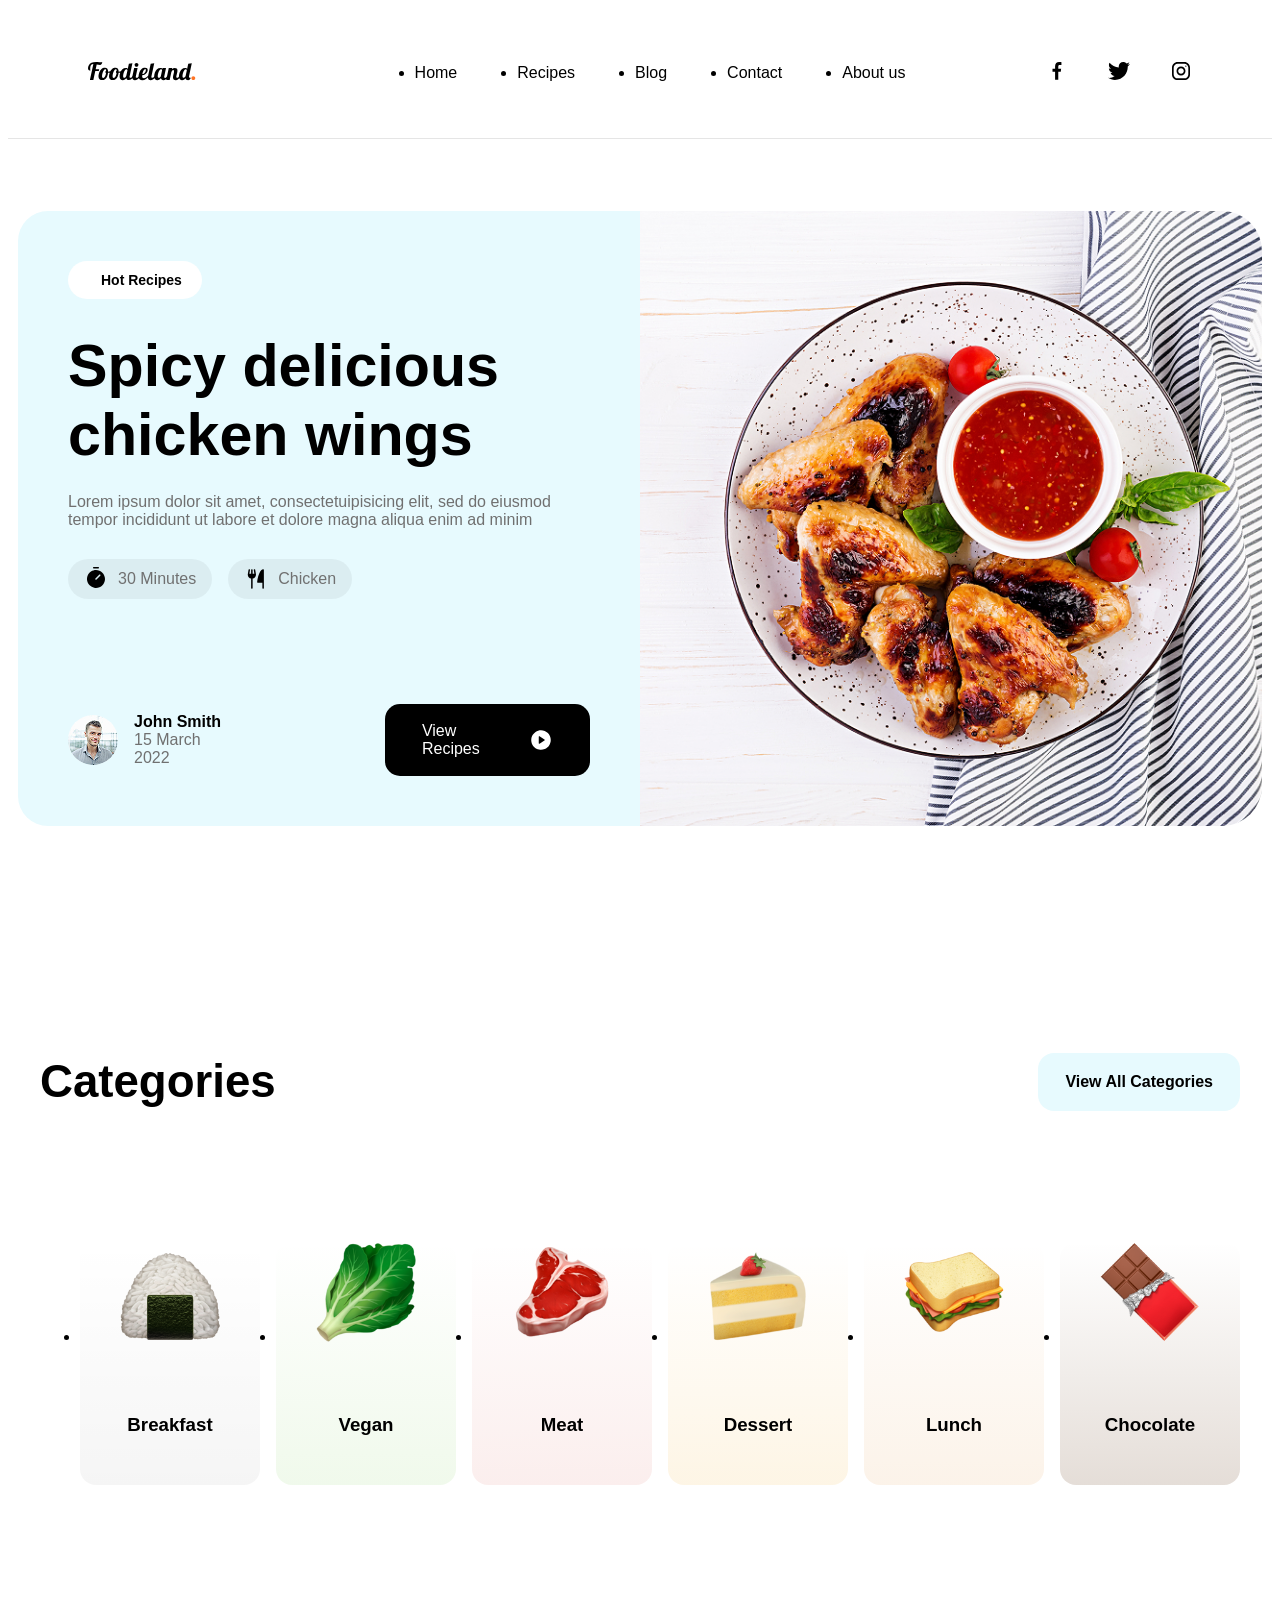
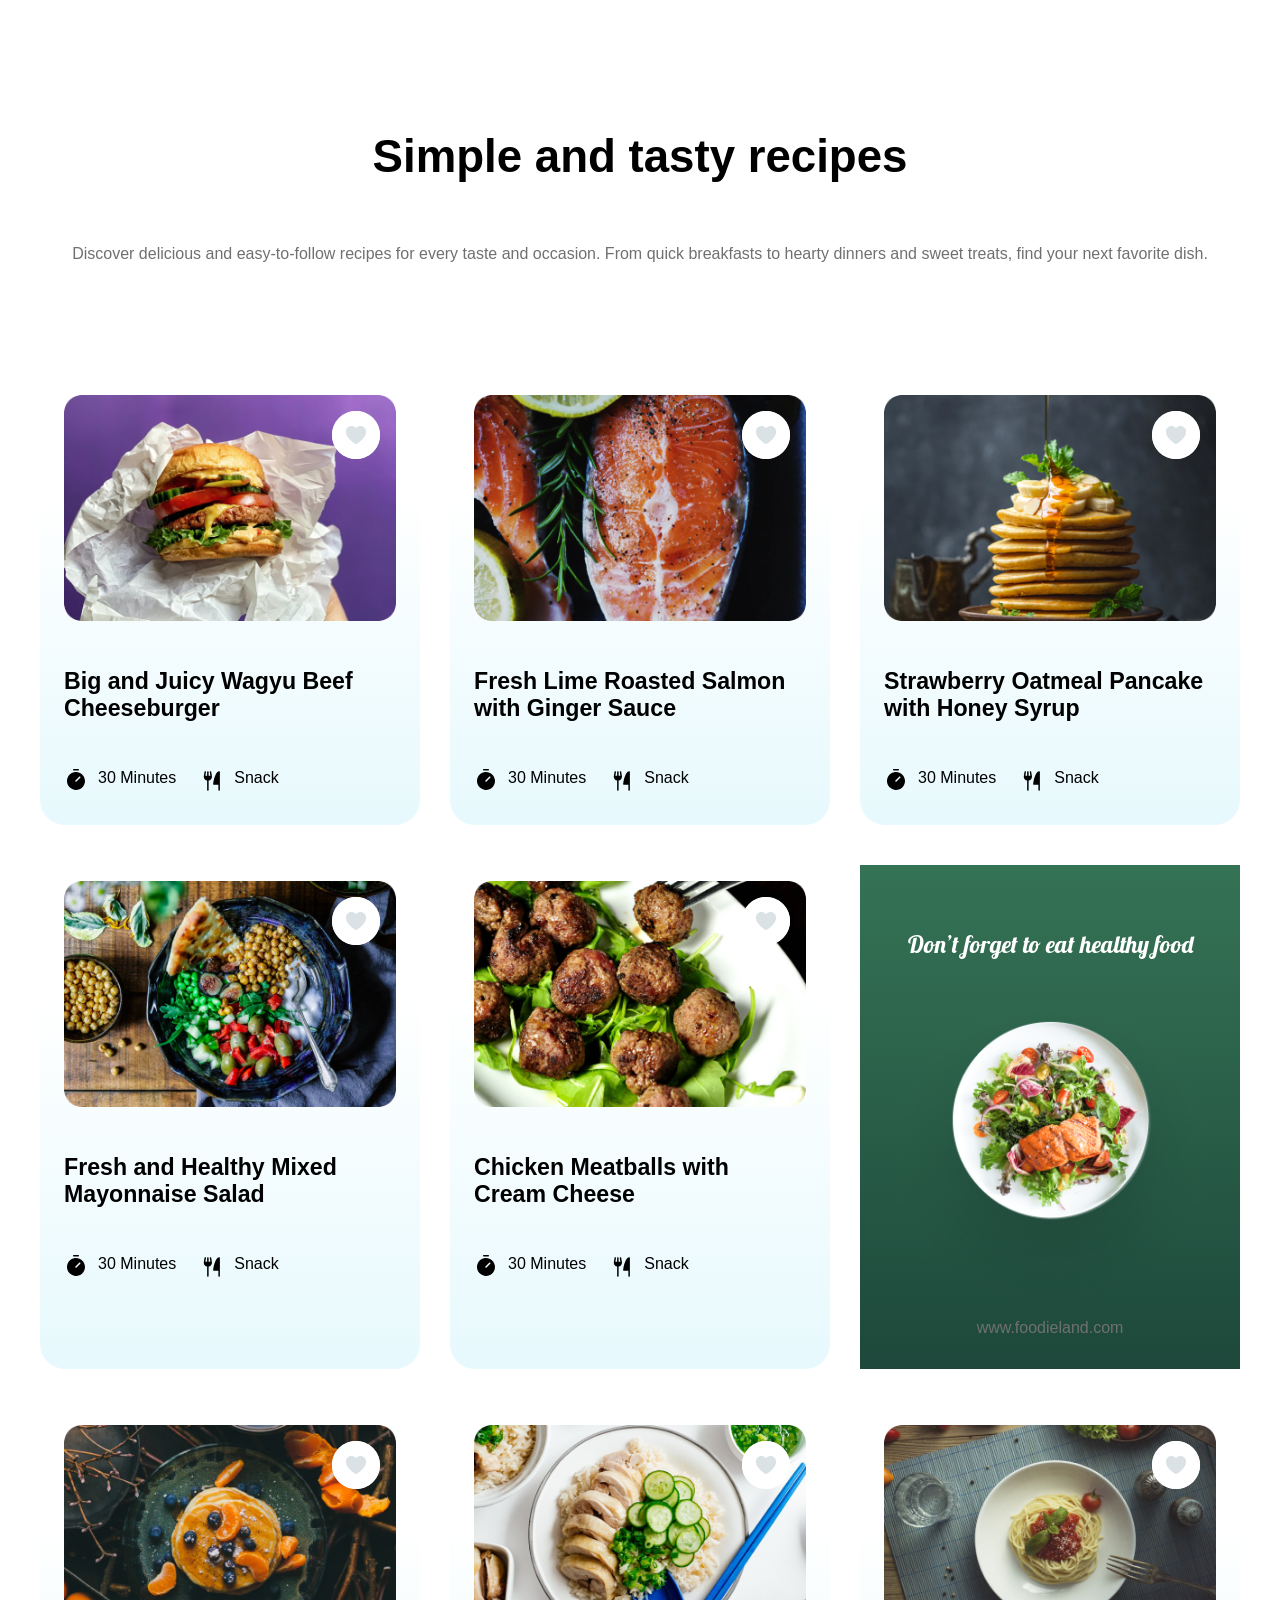
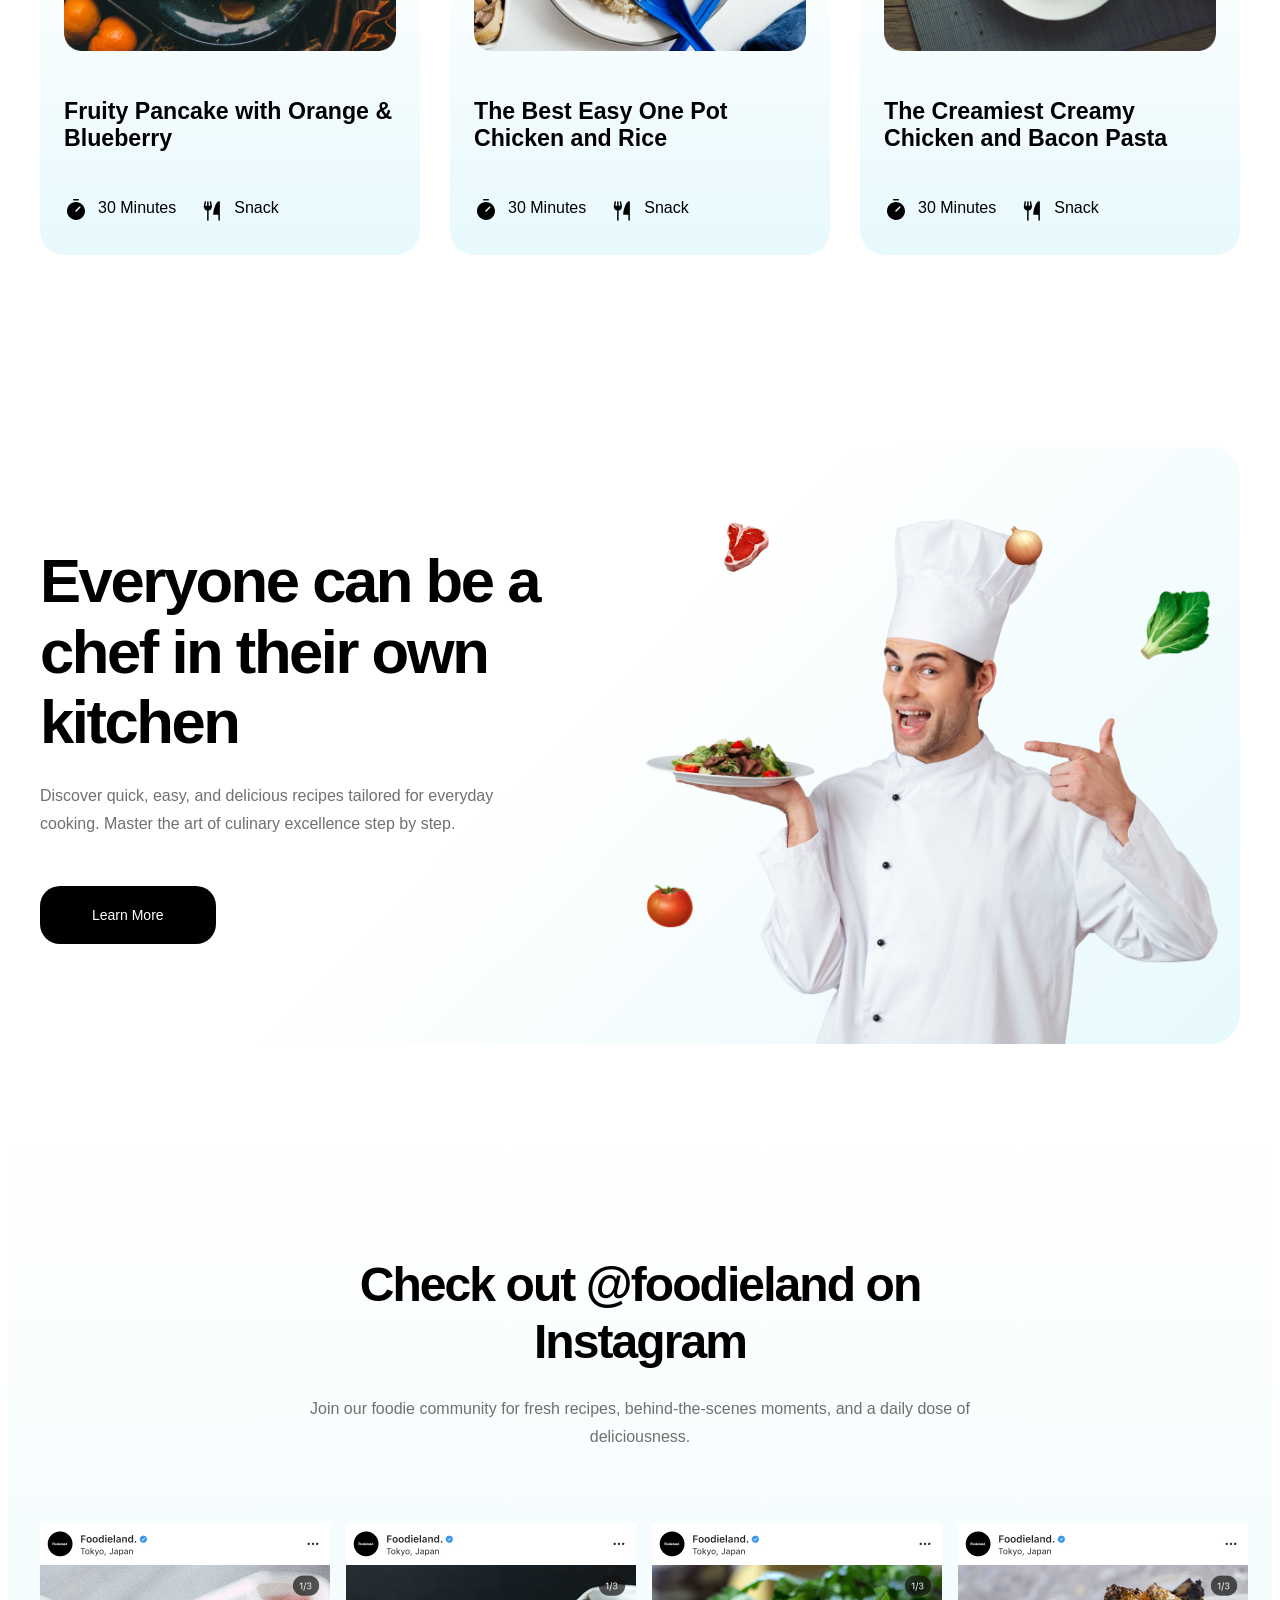
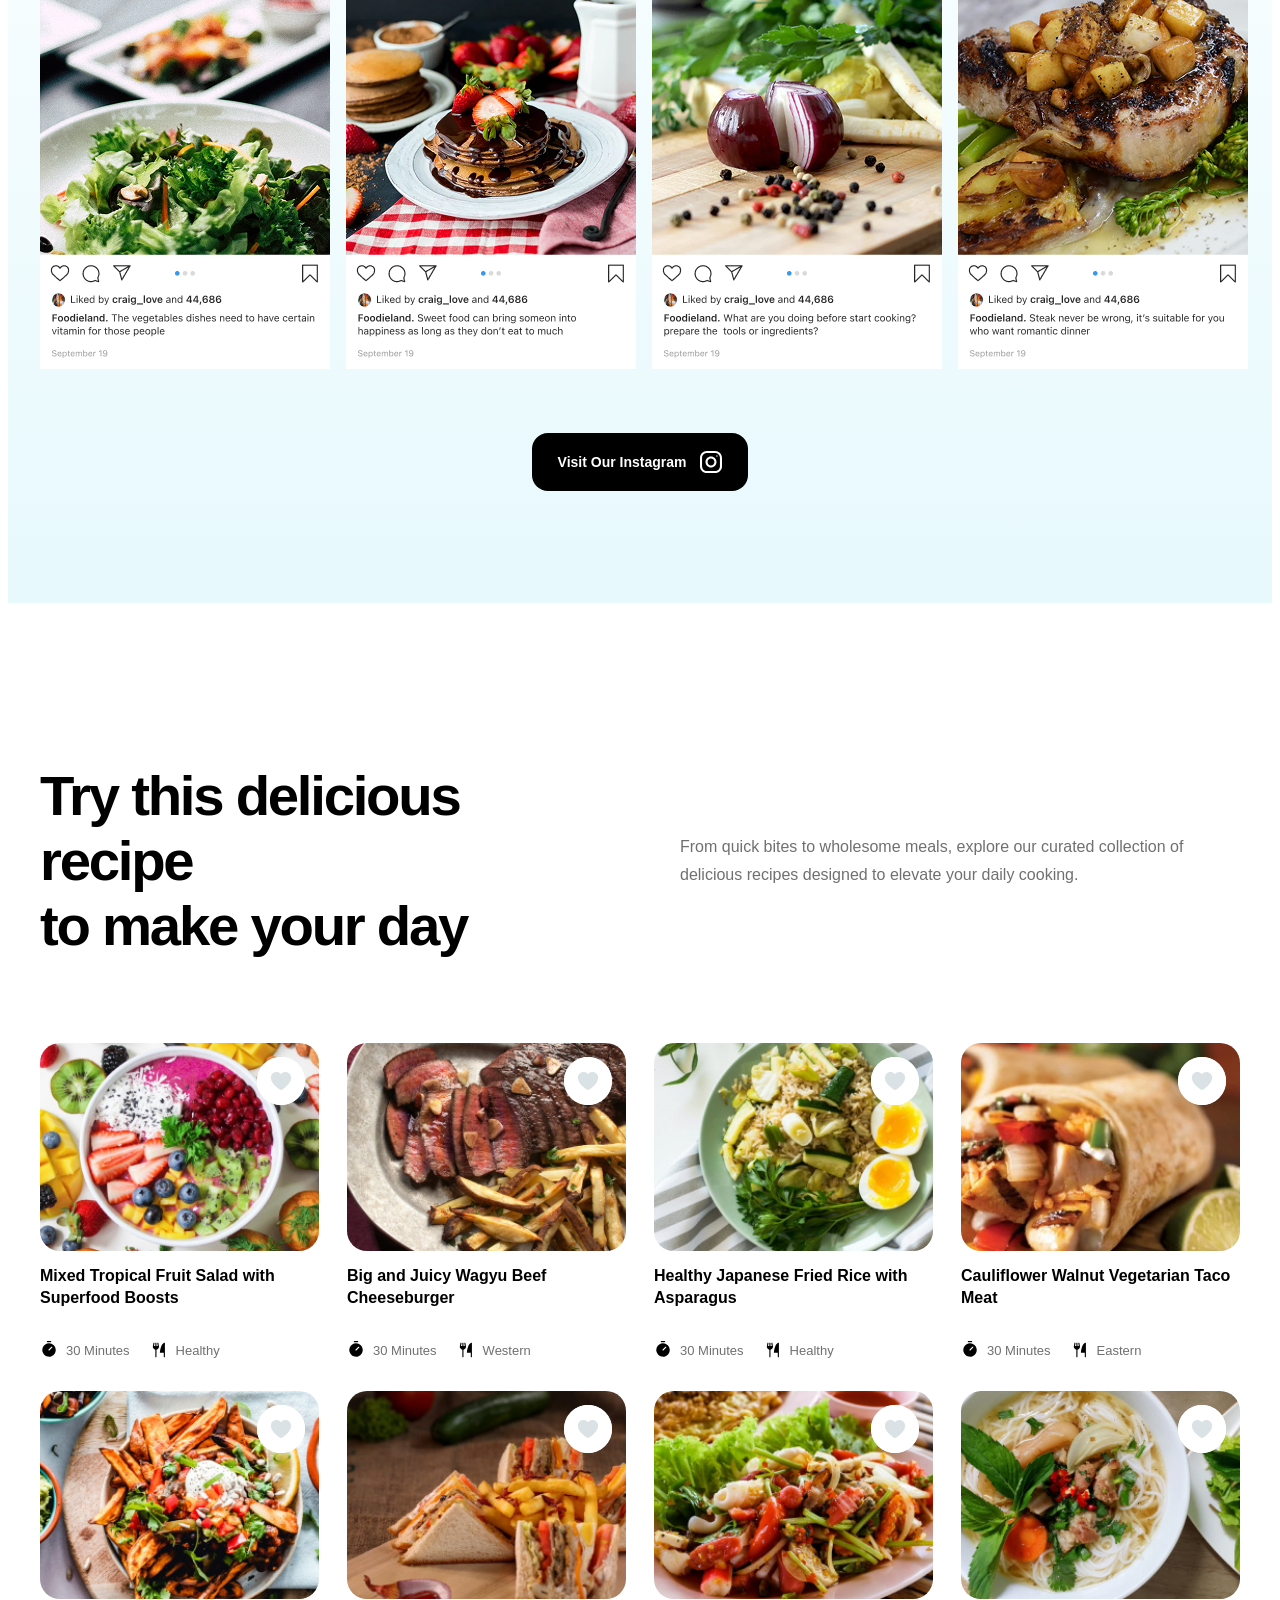
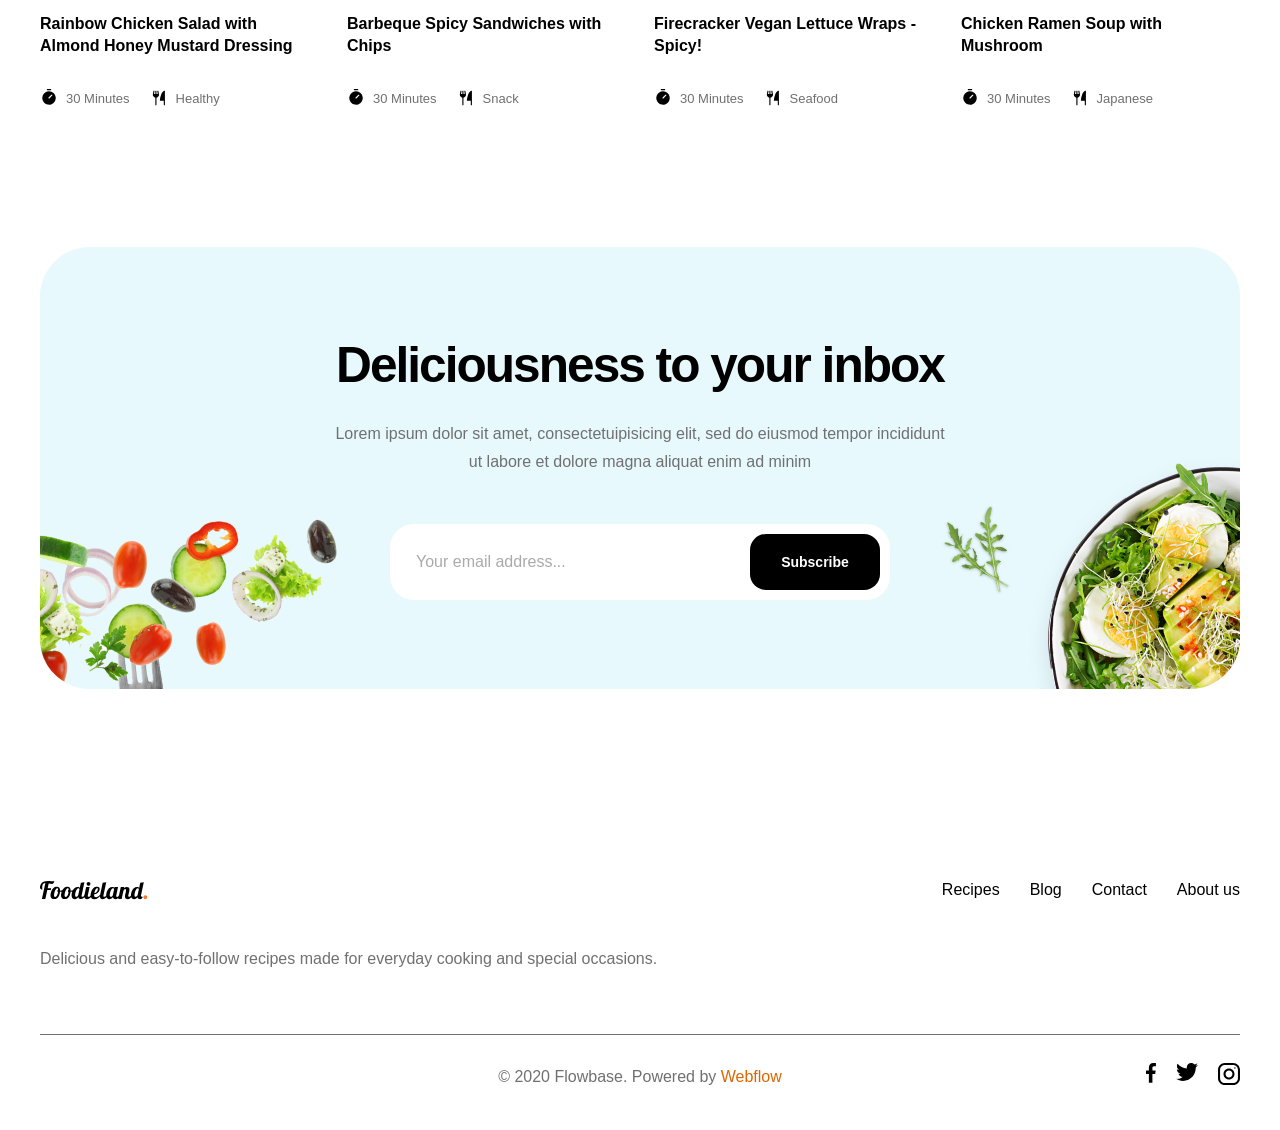
==== index.html @ 1eb16cbc "Добавил аниманицию при открытии dropdown menu, добавил анимации 3d tilt для карточек с рецептами, сд" ====
<!doctype html>
<html lang="en">
<head>
  <meta charset="UTF-8">
  <meta
    name="viewport"
    content="width=device-width, user-scalable=no, initial-scale=1.0, maximum-scale=1.0, minimum-scale=1.0"
  >
  <meta
    http-equiv="X-UA-Compatible"
    content="ie=edge"
  >
  <link
    rel="stylesheet"
    href="./css/normalize.css"
  />
  <link
    rel="stylesheet"
    href="./css/font.css"
  />
  <link
    rel="stylesheet"
    href="./css/variables.css"
  />
  <link
    rel="stylesheet"
    href="./css/global.css"
  />
  <link
    rel="stylesheet"
    href="./css/header.css"
  />
  <link
    rel="stylesheet"
    href="./css/footer.css"
  />
  <link
    rel="stylesheet"
    href="./css/pages/home.css"
  />
  <title>Foodieland</title>
  <link rel="stylesheet" href="./css/card-tilt.css">
</head>
<body>
<header class="header">
  <div class="header-inner">
    <a
      class="header-logo"
      href="./index.html"
    >
      <img
        src="./images/logo/Foodieland-logo.svg"
        alt="Foodieland"
        width="108"
        height="19"
      />
    </a>
    <nav class="header-nav">
      <ul class="header-nav-list">
        <li>
          <a
            class="header-nav-link"
            href="index.html"
          >Home
          </a>
        </li>
        <li>
          <a
            class="header-nav-link"
            href="./recipe.html"
          >Recipes
          </a>
        </li>
        <li>
          <a
            class="header-nav-link"
            href="./blog.html"
          >Blog
          </a>
        </li>
        <li>
          <a
            class="header-nav-link"
            href="./contact.html"
          >Contact
          </a>
        </li>
        <li>
          <a
            class="header-nav-link"
            href="#"
          >About us
          </a>
        </li>
      </ul>
    </nav>
    <div class="header-soc1als">
      <a
        class="header-soc1als-link"
        href="#"
        aria-label="Facebook"
      >
        <img
          src="./images/icons/facebook.svg"
          alt=""
          width="22"
          height="18"
        />
      </a>

      <a
        class="header-soc1als-link"
        href="#"
        aria-label="Twitter"
      >
        <img
          src="./images/icons/twitter.svg"
          alt=""
          width="22"
          height="18"
        />
      </a>

      <a
        class="header-soc1als-link"
        href="#"
        aria-label="Instagram"
      >
        <img
          src="./images/icons/instagram.svg"
          alt=""
          width="22"
          height="18"
        />
      </a>
    </div>
    <button
      class="header-burger"
      type="button"
      aria-label="Open Menu"
    >
      <span></span>
      <span></span>
      <span></span>
    </button>

    <nav
      class="dropdown-menu"
      id="site-dropdown-menu"
      aria-label="Additional navigation"
      data-js-dropdown-menu
    >
      <ul class="dropdown-menu-list">
        <li>
          <a href="./index.html">Home</a>
        </li>
        <li>
          <a href="./recipe.html">Recipes</a>
        </li>
        <li>
          <a href="./blog.html">Blog</a>
        </li>
        <li>
          <a href="./contact.html">Contact</a>
        </li>
        <li>
          <a href="#">About us</a>
        </li>
      </ul>
    </nav>
  </div>
</header>
<main class="main">
  <section class="hero container">
    <div class="hero-content">

      <div class="hero-badge">
        <img
          src="./images/icons/scroll.svg"
          alt=""
        >
        <span>Hot Recipes</span>
      </div>

      <h1 class="hero-title">
        Spicy delicious chicken wings
      </h1>

      <p class="hero-description">
        Lorem ipsum dolor sit amet, consectetuipisicing elit,
        sed do eiusmod tempor incididunt ut labore et dolore
        magna aliqua enim ad minim
      </p>

      <div class="hero-meta">
        <div class="hero-meta-item">
          <img
            src="./images/icons/timer.svg"
            alt=""
          />
          <span>30 Minutes</span>
        </div>

        <div class="hero-meta-item">
          <img
            src="./images/icons/fork-knife.svg"
            alt=""
          />
          <span>Chicken</span>
        </div>
      </div>

      <div class="hero-footer">
        <a class="hero-author" href="#recipes" aria-label="View John Smith's recipes">
          <img
            class="hero-author-image"
            src="./images/icons/author.jpg"
            alt="John Smith"
            width="50"
            height="50"
          />

          <div class="author-info">
            <span class="author-name">John Smith</span>
            <time datetime="2022-03-15">15 March 2022</time>
          </div>

        </a>

        <a
          class="hero-button"
          href="#"
        >
          <span>View Recipes</span>
          <img
            src="./images/icons/play.svg"
            alt=""
          />
        </a>
      </div>
    </div>
    <div class="hero-image-wrapper">
      <img
        class="hero-image"
        src="./images/logo/chicken-wings.jpg"
        alt="Spicy chicken wings"
      />
    </div>
  </section>
  <section class="categories container">
    <div class="categories-header">
      <h1 class="categories-title">
        Categories
      </h1>
      <a
        class="categories-btn"
        href="/"
      >
        <span>View All Categories</span>
      </a>
    </div>
    <div class="categories-footer">
      <ul class="categories-list">
        <li class="categories-item">
          <a class="categories-item-link" href="#recipe-strawberry-pancake" aria-label="View breakfast recipes">
            <img src="./images/icons/rice-icon.svg" alt="">
            <h3 class="categories-item-title">Breakfast</h3>
          </a>
        </li>
        <li class="categories-item">
          <a class="categories-item-link" href="#recipe-firecracker-lettuce-wraps" aria-label="View vegan recipes">
            <img src="./images/icons/greens-icon.svg" alt="">
            <h3 class="categories-item-title">Vegan</h3>
          </a>
        </li>
        <li class="categories-item">
          <a class="categories-item-link" href="#recipe-wagyu-burger" aria-label="View meat recipes">
            <img src="./images/icons/meat-icon.svg" alt="">
            <h3 class="categories-item-title">Meat</h3>
          </a>
        </li>
        <li class="categories-item">
          <a class="categories-item-link" href="#recipe-fruity-pancake" aria-label="View dessert recipes">
            <img src="./images/icons/dessert-icon.svg" alt="">
            <h3 class="categories-item-title">Dessert</h3>
          </a>
        </li>
        <li class="categories-item">
          <a class="categories-item-link" href="#recipe-chicken-rice" aria-label="View lunch recipes">
            <img src="./images/icons/lunch-icon.svg" alt="">
            <h3 class="categories-item-title">Lunch</h3>
          </a>
        </li>
        <li class="categories-item">
          <a class="categories-item-link" href="#recipes" aria-label="View chocolate recipes">
            <img src="./images/icons/chocolate-item.svg" alt="">
            <h3 class="categories-item-title">Chocolate</h3>
          </a>
        </li>
      </ul>
    </div>
  </section>
  <section id="recipes" class="recipes container">
    <div class="recipes-header">
      <h2 class="recipes-title">
        Simple and tasty recipes
      </h2>

      <p class="recipes-description">
        Discover delicious and easy-to-follow recipes for every taste and
        occasion. From quick breakfasts to hearty dinners and sweet treats,
        find your next favorite dish.
      </p>
    </div>

    <div class="recipes-grid">
      <article class="recipes-item" id="recipe-wagyu-burger" data-id="wagyu-burger">
        <div class="recipes-item-image-wrapper">
          <a class="recipes-item-image-link" href="#" aria-label="View Big and Juicy Wagyu Beef Cheeseburger recipe">
            <img class="recipes-item-image" src="./images/recipes/wagyu-burger.jpg" alt="Big and Juicy Wagyu Beef Cheeseburger">
          </a>

          <button
            class="recipes-item-favorite-btn"
            type="button"
            aria-label="Add to favorites"
          >
            <img
              class="recipes-item-favorite-img"
              src="./images/icons/heart-non-active.svg"
              alt=""
              width="48"
              height="48"
            >
          </button>
        </div>

        <h3 class="recipes-item-title">
          <a href="#">Big and Juicy Wagyu Beef Cheeseburger</a>
        </h3>

        <div class="recipes-item-meta">
    <span class="recipes-item-badge">
      <img src="./images/icons/timer.svg" alt="">
      30 Minutes
    </span>

          <span class="recipes-item-badge">
      <img src="./images/icons/fork-knife.svg" alt="">
      Snack
    </span>
        </div>
      </article>


      <article class="recipes-item" data-id="lime-salmon">
        <div class="recipes-item-image-wrapper">
          <a
            class="recipes-item-image-link"
            href="#"
            aria-label="View Fresh Lime Roasted Salmon with Ginger Sauce recipe"
          >
            <img
              class="recipes-item-image"
              src="./images/recipes/fresh-lime-roasted-salmon.jpg"
              alt="Fresh lime roasted salmon steak with rosemary and lemon slices"
            >
          </a>

          <button
            class="recipes-item-favorite-btn"
            type="button"
            aria-label="Add to favorites"
          >
            <img
              class="recipes-item-favorite-img"
              src="./images/icons/heart-non-active.svg"
              alt=""
              width="48"
              height="48"
            >
          </button>
        </div>

        <h3 class="recipes-item-title">
          <a href="#">Fresh Lime Roasted Salmon with Ginger Sauce</a>
        </h3>

        <div class="recipes-item-meta">
    <span class="recipes-item-badge">
      <img src="./images/icons/timer.svg" alt="">
      30 Minutes
    </span>

          <span class="recipes-item-badge">
      <img src="./images/icons/fork-knife.svg" alt="">
      Snack
    </span>
        </div>
      </article>


      <article class="recipes-item" id="recipe-strawberry-pancake" data-id="strawberry-pancake">
        <div class="recipes-item-image-wrapper">
          <a class="recipes-item-image-link" href="#" aria-label="View Strawberry Oatmeal Pancake with Honey Syrup recipe">
            <img class="recipes-item-image" src="./images/recipes/pancake.jpg" alt="Pancake">
          </a>

          <button
            class="recipes-item-favorite-btn"
            type="button"
            aria-label="Add to favorites"
          >
            <img
              class="recipes-item-favorite-img"
              src="./images/icons/heart-non-active.svg"
              alt=""
              width="48"
              height="48"
            >
          </button>
        </div>

        <h3 class="recipes-item-title">
          <a href="#">Strawberry Oatmeal Pancake with Honey Syrup</a>
        </h3>

        <div class="recipes-item-meta">
    <span class="recipes-item-badge">
      <img src="./images/icons/timer.svg" alt="">
      30 Minutes
    </span>

          <span class="recipes-item-badge">
      <img src="./images/icons/fork-knife.svg" alt="">
      Snack
    </span>
        </div>
      </article>


      <article class="recipes-item" data-id="mixed-mayonnaise-salad">
        <div class="recipes-item-image-wrapper">
          <a class="recipes-item-image-link" href="#" aria-label="View Fresh and Healthy Mixed Mayonnaise Salad recipe">
            <img class="recipes-item-image" src="./images/recipes/salad.jpg" alt="Salad">
          </a>

          <button
            class="recipes-item-favorite-btn"
            type="button"
            aria-label="Add to favorites"
          >
            <img
              class="recipes-item-favorite-img"
              src="./images/icons/heart-non-active.svg"
              alt=""
              width="48"
              height="48"
            >
          </button>
        </div>

        <h3 class="recipes-item-title">
          <a href="#">Fresh and Healthy Mixed Mayonnaise Salad</a>
        </h3>

        <div class="recipes-item-meta">
    <span class="recipes-item-badge">
      <img src="./images/icons/timer.svg" alt="">
      30 Minutes
    </span>

          <span class="recipes-item-badge">
      <img src="./images/icons/fork-knife.svg" alt="">
      Snack
    </span>
        </div>
      </article>


      <article class="recipes-item" data-id="chicken-meatballs">
        <div class="recipes-item-image-wrapper">
          <a class="recipes-item-image-link" href="#" aria-label="View Chicken Meatballs with Cream Cheese recipe">
            <img class="recipes-item-image" src="./images/recipes/meatballs.jpg" alt="Meatballs">
          </a>

          <button
            class="recipes-item-favorite-btn"
            type="button"
            aria-label="Add to favorites"
          >
            <img
              class="recipes-item-favorite-img"
              src="./images/icons/heart-non-active.svg"
              alt=""
              width="48"
              height="48"
            >
          </button>
        </div>

        <h3 class="recipes-item-title">
          <a href="#">Chicken Meatballs with Cream Cheese</a>
        </h3>

        <div class="recipes-item-meta">
    <span class="recipes-item-badge">
      <img src="./images/icons/timer.svg" alt="">
      30 Minutes
    </span>

          <span class="recipes-item-badge">
      <img src="./images/icons/fork-knife.svg" alt="">
      Snack
    </span>
        </div>
      </article>


      <article class="recipes-item-poster">
        <h3 class="recipes-item-poster-title">
          Don’t forget to eat healthy food
        </h3>

        <img
          class="recipes-img-poster"
          src="./images/recipes/01.svg"
          alt="eat"
          width="354"
          height="336"
          loading="lazy"
        >

        <a href="/" class="recipes-poster-link">
          www.foodieland.com
        </a>
      </article>


      <article class="recipes-item" id="recipe-fruity-pancake" data-id="fruity-pancake">
        <div class="recipes-item-image-wrapper">
          <a class="recipes-item-image-link" href="#" aria-label="View Fruity Pancake with Orange and Blueberry recipe">
            <img class="recipes-item-image" src="./images/recipes/pancake-orange.jpg" alt="Fruity pancake with orange and blueberry">
          </a>

          <button
            class="recipes-item-favorite-btn"
            type="button"
            aria-label="Add to favorites"
          >
            <img
              class="recipes-item-favorite-img"
              src="./images/icons/heart-non-active.svg"
              alt=""
              width="48"
              height="48"
            >
          </button>
        </div>

        <h3 class="recipes-item-title">
          <a href="#">Fruity Pancake with Orange & Blueberry</a>
        </h3>

        <div class="recipes-item-meta">
    <span class="recipes-item-badge">
      <img src="./images/icons/timer.svg" alt="">
      30 Minutes
    </span>

          <span class="recipes-item-badge">
      <img src="./images/icons/fork-knife.svg" alt="">
      Snack
    </span>
        </div>
      </article>


      <article class="recipes-item" id="recipe-chicken-rice" data-id="chicken-rice">
        <div class="recipes-item-image-wrapper">
          <a class="recipes-item-image-link" href="#" aria-label="View The Best Easy One Pot Chicken and Rice recipe">
            <img class="recipes-item-image" src="./images/recipes/chicken-rice.jpg" alt="Chicken and rice">
          </a>

          <button
            class="recipes-item-favorite-btn"
            type="button"
            aria-label="Add to favorites"
          >
            <img
              class="recipes-item-favorite-img"
              src="./images/icons/heart-non-active.svg"
              alt=""
              width="48"
              height="48"
            >
          </button>
        </div>

        <h3 class="recipes-item-title">
          <a href="#">The Best Easy One Pot Chicken and Rice</a>
        </h3>

        <div class="recipes-item-meta">
    <span class="recipes-item-badge">
      <img src="./images/icons/timer.svg" alt="">
      30 Minutes
    </span>

          <span class="recipes-item-badge">
      <img src="./images/icons/fork-knife.svg" alt="">
      Snack
    </span>
        </div>
      </article>


      <article class="recipes-item" data-id="creamy-chicken-pasta">
        <div class="recipes-item-image-wrapper">
          <a class="recipes-item-image-link" href="#" aria-label="View The Creamiest Creamy Chicken and Bacon Pasta recipe">
            <img class="recipes-item-image" src="./images/recipes/pasta.jpg" alt="Creamy chicken and bacon pasta">
          </a>

          <button
            class="recipes-item-favorite-btn"
            type="button"
            aria-label="Add to favorites"
          >
            <img
              class="recipes-item-favorite-img"
              src="./images/icons/heart-non-active.svg"
              alt=""
              width="48"
              height="48"
            >
          </button>
        </div>

        <h3 class="recipes-item-title">
          <a href="#">The Creamiest Creamy Chicken and Bacon Pasta</a>
        </h3>

        <div class="recipes-item-meta">
          <span class="recipes-item-badge">
            <img src="./images/icons/timer.svg" alt="">
            30 Minutes
          </span>

          <span class="recipes-item-badge">
            <img src="./images/icons/fork-knife.svg" alt="">
            Snack
           </span>
        </div>
      </article>
    </div>
  </section>
  <section class="chef-section container" aria-labelledby="chef-section-title">
    <div class="chef-section-content">
      <div class="chef-section-copy">
        <h2 id="chef-section-title" class="chef-section-title">
          Everyone can be a chef in their own kitchen
        </h2>

        <p class="chef-section-description">
          Discover quick, easy, and delicious recipes tailored for everyday
          cooking. Master the art of culinary excellence step by step.
        </p>

        <a class="chef-section-button" href="#">Learn More</a>
      </div>

      <div class="chef-section-visual" aria-hidden="true">
        <img class="chef-section-chef" src="./images/chef/chef.png" alt="">
        <img class="chef-section-ingredient chef-section-ingredient--meat" src="./images/chef/meat.png" alt="">
        <img class="chef-section-ingredient chef-section-ingredient--vegetable" src="./images/chef/vegetable.png" alt="">
        <img class="chef-section-ingredient chef-section-ingredient--onion" src="./images/chef/onion.png" alt="">
        <img class="chef-section-ingredient chef-section-ingredient--tomato" src="./images/chef/tomato.png" alt="">
      </div>
    </div>
  </section>
  <section class="instagram-post" aria-labelledby="instagram-title">
    <div class="instagram-post-inner container">
      <div class="instagram-post-header">
        <h2 id="instagram-title">Check out @foodieland on Instagram</h2>
        <p>
          Join our foodie community for fresh recipes, behind-the-scenes
          moments, and a daily dose of deliciousness.
        </p>
      </div>

      <div class="instagram-post-grid">
        <img
          class="instagram-post-image"
          src="./images/blog/Post1.jpg"
          alt="post Instagram"
        >
        <img
          class="instagram-post-image"
          src="./images/blog/Post2.jpg"
          alt="post Instagram"
        >
        <img
          class="instagram-post-image"
          src="./images/blog/Post3.jpg"
          alt="post Instagram"
        >
        <img
          class="instagram-post-image"
          src="./images/blog/Post4.jpg"
          alt="post Instagram"
        >
      </div>

      <a
        class="instagram-post-button"
        href="https://www.instagram.com/"
        target="_blank"
        rel="noopener noreferrer"
      >
        <span>Visit Our Instagram</span>
        <img
          src="./images/icons/instagram.svg"
          alt=""
        >
      </a>
    </div>
  </section>
  <section
    class="try-recipes container"
    aria-labelledby="try-recipes-title"
  >
    <div class="try-recipes-header">
      <h2 id="try-recipes-title">Try this delicious recipe<br>to make your day
      </h2>
      <p>
        From quick bites to wholesome meals, explore our curated collection of
        delicious recipes designed to elevate your daily cooking.
      </p>
    </div>

    <div class="try-recipes-grid">
      <article
        class="recipes-item try-recipes-card"
        data-id="tropical-fruit-salad"
      >
        <div class="recipes-item-image-wrapper">
          <a
            class="recipes-item-image-link"
            href="#"
          >
            <img
              class="recipes-item-image"
              src="./images/recipes/mixed-tropical%20fruit-salad.jpg"
              alt="Mixed tropical fruit salad"
            >
          </a>
          <button
            class="recipes-item-favorite-btn"
            type="button"
            aria-label="Add to favorites"
          >
            <img
              class="recipes-item-favorite-img"
              src="./images/icons/heart-non-active.svg"
              alt=""
            >
          </button>
        </div>
        <h3 class="recipes-item-title">
          <a href="#">Mixed Tropical Fruit Salad with Superfood Boosts</a>
        </h3>
        <div class="recipes-item-meta"><span class="recipes-item-badge"><img
          src="./images/icons/timer.svg"
          alt=""
        >30 Minutes</span><span class="recipes-item-badge"><img
          src="./images/icons/fork-knife.svg"
          alt=""
        >Healthy</span></div>
      </article>
      <article
        class="recipes-item try-recipes-card"
        data-id="wagyu-beef-cheeseburger"
      >
        <div class="recipes-item-image-wrapper">
          <a
            class="recipes-item-image-link"
            href="#"
          >
            <img
              class="recipes-item-image"
              src="./images/recipes/Big-and-Juicy%20Wagyu-Beef%20Cheeseburger.jpg"
              alt="Big and juicy Wagyu beef cheeseburger"
            >
          </a>
          <button
            class="recipes-item-favorite-btn"
            type="button"
            aria-label="Add to favorites"
          >
            <img
              class="recipes-item-favorite-img"
              src="./images/icons/heart-non-active.svg"
              alt=""
            >
          </button>
        </div>
        <h3 class="recipes-item-title">
          <a href="#">Big and Juicy Wagyu Beef Cheeseburger</a>
        </h3>
        <div class="recipes-item-meta"><span class="recipes-item-badge"><img
          src="./images/icons/timer.svg"
          alt=""
        >30 Minutes</span><span class="recipes-item-badge"><img
          src="./images/icons/fork-knife.svg"
          alt=""
        >Western</span></div>
      </article>
      <article
        class="recipes-item try-recipes-card"
        data-id="japanese-fried-rice"
      >
        <div class="recipes-item-image-wrapper">
          <a
            class="recipes-item-image-link"
            href="#"
          >
            <img
              class="recipes-item-image"
              src="./images/recipes/Japanese-Fried-Rice.jpg"
              alt="Healthy Japanese fried rice with asparagus"
            >
          </a>
          <button
            class="recipes-item-favorite-btn"
            type="button"
            aria-label="Add to favorites"
          >
            <img
              class="recipes-item-favorite-img"
              src="./images/icons/heart-non-active.svg"
              alt=""
            >
          </button>
        </div>
        <h3 class="recipes-item-title">
          <a href="#">Healthy Japanese Fried Rice with Asparagus</a>
        </h3>
        <div class="recipes-item-meta"><span class="recipes-item-badge"><img
          src="./images/icons/timer.svg"
          alt=""
        >30 Minutes</span><span class="recipes-item-badge"><img
          src="./images/icons/fork-knife.svg"
          alt=""
        >Healthy</span></div>
      </article>
      <article
        class="recipes-item try-recipes-card"
        data-id="vegetarian-taco"
      >
        <div class="recipes-item-image-wrapper">
          <a
            class="recipes-item-image-link"
            href="#"
          >
            <img
              class="recipes-item-image"
              src="./images/recipes/Taco-Meat.jpg"
              alt="Cauliflower walnut vegetarian taco meat"
            >
          </a>
          <button
            class="recipes-item-favorite-btn"
            type="button"
            aria-label="Add to favorites"
          >
            <img
              class="recipes-item-favorite-img"
              src="./images/icons/heart-non-active.svg"
              alt=""
            >
          </button>
        </div>
        <h3 class="recipes-item-title">
          <a href="#">Cauliflower Walnut Vegetarian Taco Meat</a>
        </h3>
        <div class="recipes-item-meta"><span class="recipes-item-badge"><img
          src="./images/icons/timer.svg"
          alt=""
        >30 Minutes</span><span class="recipes-item-badge"><img
          src="./images/icons/fork-knife.svg"
          alt=""
        >Eastern</span></div>
      </article>
      <article
        class="recipes-item try-recipes-card"
        data-id="rainbow-chicken-salad"
      >
        <div class="recipes-item-image-wrapper">
          <a
            class="recipes-item-image-link"
            href="#"
          >
            <img
              class="recipes-item-image"
              src="./images/recipes/Rainbow-Chicken-Salad.jpg"
              alt="Rainbow chicken salad with honey mustard dressing"
            >
          </a>
          <button
            class="recipes-item-favorite-btn"
            type="button"
            aria-label="Add to favorites"
          >
            <img
              class="recipes-item-favorite-img"
              src="./images/icons/heart-non-active.svg"
              alt=""
            >
          </button>
        </div>
        <h3 class="recipes-item-title">
          <a href="#">Rainbow Chicken Salad with Almond Honey Mustard Dressing</a>
        </h3>
        <div class="recipes-item-meta"><span class="recipes-item-badge"><img
          src="./images/icons/timer.svg"
          alt=""
        >30 Minutes</span><span class="recipes-item-badge"><img
          src="./images/icons/fork-knife.svg"
          alt=""
        >Healthy</span></div>
      </article>
      <article
        class="recipes-item try-recipes-card"
        data-id="barbeque-sandwiches"
      >
        <div class="recipes-item-image-wrapper">
          <a
            class="recipes-item-image-link"
            href="#"
          >
            <img
              class="recipes-item-image"
              src="./images/recipes/sandwiches-with-Chips.jpg"
              alt="Barbeque spicy sandwiches with chips"
            >
          </a>
          <button
            class="recipes-item-favorite-btn"
            type="button"
            aria-label="Add to favorites"
          >
            <img
              class="recipes-item-favorite-img"
              src="./images/icons/heart-non-active.svg"
              alt=""
            >
          </button>
        </div>
        <h3 class="recipes-item-title">
          <a href="#">Barbeque Spicy Sandwiches with Chips</a>
        </h3>
        <div class="recipes-item-meta"><span class="recipes-item-badge"><img
          src="./images/icons/timer.svg"
          alt=""
        >30 Minutes</span><span class="recipes-item-badge"><img
          src="./images/icons/fork-knife.svg"
          alt=""
        >Snack</span></div>
      </article>
      <article
        class="recipes-item try-recipes-card"
        id="recipe-firecracker-lettuce-wraps" data-id="firecracker-lettuce-wraps"
      >
        <div class="recipes-item-image-wrapper">
          <a
            class="recipes-item-image-link"
            href="#"
          >
            <img
              class="recipes-item-image"
              src="./images/recipes/Firecracker-Vegan.jpg"
              alt="Firecracker vegan lettuce wraps"
            >
          </a>
          <button
            class="recipes-item-favorite-btn"
            type="button"
            aria-label="Add to favorites"
          >
            <img
              class="recipes-item-favorite-img"
              src="./images/icons/heart-non-active.svg"
              alt=""
            >
          </button>
        </div>
        <h3 class="recipes-item-title">
          <a href="#">Firecracker Vegan Lettuce Wraps - Spicy!</a>
        </h3>
        <div class="recipes-item-meta"><span class="recipes-item-badge"><img
          src="./images/icons/timer.svg"
          alt=""
        >30 Minutes</span><span class="recipes-item-badge"><img
          src="./images/icons/fork-knife.svg"
          alt=""
        >Seafood</span></div>
      </article>
      <article
        class="recipes-item try-recipes-card"
        data-id="chicken-ramen-soup"
      >
        <div class="recipes-item-image-wrapper">
          <a
            class="recipes-item-image-link"
            href="#"
          >
            <img
              class="recipes-item-image"
              src="./images/recipes/Chicken-Ramen.jpg"
              alt="Chicken ramen soup with mushroom"
            >
          </a>
          <button
            class="recipes-item-favorite-btn"
            type="button"
            aria-label="Add to favorites"
          >
            <img
              class="recipes-item-favorite-img"
              src="./images/icons/heart-non-active.svg"
              alt=""
            >
          </button>
        </div>
        <h3 class="recipes-item-title">
          <a href="#">Chicken Ramen Soup with Mushroom</a>
        </h3>
        <div class="recipes-item-meta"><span class="recipes-item-badge"><img
          src="./images/icons/timer.svg"
          alt=""
        >30 Minutes</span><span class="recipes-item-badge"><img
          src="./images/icons/fork-knife.svg"
          alt=""
        >Japanese</span></div>
      </article>
    </div>
  </section>
  <section class="newsletter container" aria-labelledby="newsletter-title">
    <div class="newsletter-content">
      <div class="newsletter-copy">
        <h2 id="newsletter-title">Deliciousness to your inbox</h2>
        <p>
          Lorem ipsum dolor sit amet, consectetuipisicing elit, sed do eiusmod tempor
          incididunt ut labore et dolore magna aliquat enim ad minim
        </p>

        <form class="newsletter-form" action="#" method="post">
          <label class="visually-hidden" for="newsletter-email">Your email address</label>
          <input id="newsletter-email" name="email" type="email" placeholder="Your email address..." required aria-required="true" autocomplete="email">
          <button type="submit">Subscribe</button>
        </form>
      </div>
    </div>
  </section>
</main>
<footer class="footer container">
  <div class="footer-header">
    <div class="footer-brand">
      <a href="#">
        <img
          src="./images/logo/Foodieland-logo.svg"
          alt="FoodieLand."
        >
      </a>
      <p class="footer-description">
        Delicious and easy-to-follow recipes made for everyday cooking and
        special occasions.
      </p>
    </div>
    <nav class="footer-nav">
      <ul>
        <li><a href="./recipe.html">Recipes</a></li>
        <li><a href="./blog.html">Blog</a></li>
        <li><a href="./contact.html">Contact</a></li>
        <li><a href="#">About us</a></li>
      </ul>
    </nav>
  </div>

  <hr class="footer-divider">

  <div class="footer-bottom">
    <div class="footer-copyright">
      © 2020 Flowbase. Powered by <a href="#">Webflow</a>
    </div>

    <div class="footer-socials">
      <a href="#" aria-label="Facebook">
        <img
          src="./images/icons/facebook.svg"
          alt=""
        ></a>

      <a href="#" aria-label="Twitter">
        <img
          src="./images/icons/twitter.svg"
          alt=""
        ></a>

      <a href="#" aria-label="instagram">
        <img
          src="./images/icons/instagram.svg"
          alt=""
        ></a>
    </div>
  </div>
</footer>
<div class="scroll-to-top">
  <button
    class="button-scroll"
    type="button"
  >
    <img
      src="./images/icons/up-arrow.svg"
      alt="up-arrow"
      width="50"
      height="50"
    >
  </button>
</div>
<script src="./js/favorite.js"></script>
<script src="./js/burger-menu.js"></script>
<script src="./js/scrollbtn.js"></script>
<script src="./js/card-tilt.js"></script>
</body>
</html>
---- css/font.css ----
@font-face {
  font-family: "Inter";
  src: url("../fonts/inter/Inter18pt-Regular.woff2") format("woff2");
  font-weight: 400;
  font-style: normal;
  font-display: swap;
}

@font-face {
  font-family: "Inter";
  src: url("../fonts/inter/Inter18pt-Medium.woff2") format("woff2");
  font-weight: 500;
  font-style: normal;
  font-display: swap;
}

@font-face {
  font-family: "Inter";
  src: url("../fonts/inter/Inter18pt-SemiBold.woff2") format("woff2");
  font-weight: 600;
  font-style: normal;
  font-display: swap;
}

@font-face {
  font-family: "Inter";
  src: url("../fonts/inter/Inter18pt-Bold.woff2") format("woff2");
  font-weight: 700;
  font-style: normal;
  font-display: swap;
}

@font-face {
  font-family: "Lobster";
  src: url("../fonts/lobster/Lobster-Regular.woff2") format("woff2");
  font-weight: 400;
  font-style: normal;
  font-display: swap;
}
---- css/variables.css ----
:root {
  /* Шрифты */
  --font-family-primary: "Inter", sans-serif;
  --font-family-secondary: "Lobster", sans-serif;

  /* Основные цвета */
  --color-primary: #e7fafe;
  --color-primary-soft: #e7f9fd;

  --color-white: #ffffff;
  --color-black: #000000;
  --color-dark: #333333;
  --color-gray: #707070;

  /* Текст */
  --color-orange: #dc6601;
  --color-text-primary: #000000;
  --color-text-secondary: rgba(0, 0, 0, 0.6);
  --color-text-muted: rgba(0, 0, 0, 0.65);
  --color-text-inverse: #ffffff;

  /* Фирменный акцент */
  --color-accent: #ff0000;

  /* Фоны элементов */
  --color-surface: #ffffff;
  --color-surface-blue: #e7fafe;
  --color-surface-blue-soft: #e7f9fd;
  --color-chip-background: rgba(0, 0, 0, 0.05);

  /* Границы и разделители */
  --color-border: rgba(0, 0, 0, 0.1);
  --color-divider: rgba(0, 0, 0, 0.2);

  /* Градиенты категорий */
  --bg-category-breakfast: linear-gradient(180deg, rgba(255, 255, 255, 0) 0%, rgba(0, 0, 0, 0.04) 100%);
  --bg-category-vegan:     linear-gradient(180deg, rgba(255, 255, 255, 0) 0%, rgba(108, 198, 63, 0.1) 100%);
  --bg-category-meat:      linear-gradient(180deg, rgba(255, 255, 255, 0) 0%, rgba(204, 38, 27, 0.08) 100%);
  --bg-category-dessert:   linear-gradient(180deg, rgba(255, 255, 255, 0) 0%, rgba(240, 158, 0, 0.1) 100%);
  --bg-category-lunch:     linear-gradient(180deg, rgba(255, 255, 255, 0) 0%, rgba(222, 134, 38, 0.1) 100%);
  --bg-category-chocolate: linear-gradient(180deg, rgba(255, 255, 255, 0) 0%, rgba(109, 69, 37, 0.18) 100%);

  /* Состояния форм */
  --color-form-success: #dddddd;
  --color-form-error: #ffdddd;

  /* Тени */
  --color-shadow-light: rgba(0, 0, 0, 0.1);
  --color-shadow-medium: rgba(0, 0, 0, 0.2);

  /* Градиенты макета */
  --gradient-recipe-card: linear-gradient(180deg, #ffffff 0%, #e7f9fd 100%);

  --gradient-blue-fade: linear-gradient(
    180deg,
    rgba(231, 249, 253, 0) 0%,
    #e7f9fd 100%
  );
}
---- css/global.css ----
body {
  font-family: var(--font-family-primary);
}

a {
  text-decoration: none;
}
---- css/header.css ----
.header {
  position: sticky;
  top: 0;
  z-index: 100;
  padding-inline: 80px;
  padding-block: 40px;
  border-bottom: 1px solid var(--color-border);
  background-color: var(--color-white);
}

.header-inner {
  position: relative;
  display: grid;
  align-items: center;
  grid-template-columns: 1fr auto 1fr;
  width: 100%;
  max-width: 1440px;
  margin-inline: auto;
}

.header-logo {
  justify-self: start;
}

.header-nav {
  justify-self: center;
}


.header-nav-list {
  display: flex;
  align-items: center;
  column-gap: 60px;
}

.header-soc1als {
  display: flex;
  align-items: center;
  justify-self: end;
  gap: 40px;
}

.header-burger {
  display: none;
}

.dropdown-menu {
  display: none;
}

.dropdown-menu-list {
  display: flex;
  flex-direction: column;
  align-items: center;
  gap: 20px;
}

.dropdown-menu-list a {
  color: var(--color-black);
  font-size: 17px;
  transition: color 0.3s ease;
}


.header-nav-link {
  color: #000000;
  transition: color 0.3s ease;
}

@media (max-width: 1120px) {
  .header {
    padding-inline: 40px;
  }

  .header-nav-list {
    column-gap: 30px;
  }

  .header-soc1als {
    gap: 20px;
  }
}

@media (max-width: 765px) {
  .header {
    padding: 25px 20px;
  }

  .header-inner {
    display: flex;
    justify-content: space-between;
  }

  .header-nav,
  .header-soc1als {
    display: none;
  }

  .header-burger {
    display: flex;
    flex-direction: column;
    gap: 5px;
    padding-inline: 10px;
    padding-block: 10px;
    border-radius: 6px;

    background-color: transparent;
    border: none;
    transition: 0.3s ease;
    cursor: pointer;
  }

  .dropdown-menu {
    --dropdown-open-dur: 250ms;
    --dropdown-close-dur: 150ms;
    --dropdown-ease: cubic-bezier(0.22, 1, 0.36, 1);

    display: block;
    position: absolute;
    top: calc(100% + 50px);
    left: 0;
    width: 100%;
    padding-block: 30px;
    border: 1px solid var(--color-border);
    border-radius: 10px;
    background-color: var(--color-white);
    box-shadow: 0 10px 30px var(--color-shadow-light);

    transform-origin: top center;
    transform: scale(0.97);
    opacity: 0;
    visibility: hidden;
    pointer-events: none;
    transition:
      transform var(--dropdown-close-dur) var(--dropdown-ease),
      opacity var(--dropdown-close-dur) var(--dropdown-ease),
      visibility 0s linear var(--dropdown-close-dur);
  }

  .dropdown-menu.is-active {
    transform: scale(1);
    opacity: 1;
    visibility: visible;
    pointer-events: auto;
    transition:
      transform var(--dropdown-open-dur) var(--dropdown-ease),
      opacity var(--dropdown-open-dur) var(--dropdown-ease),
      visibility 0s;
  }
  .header-burger span {
    width: 20px;
    height: 2px;
    background-color: var(--color-black);
  }
}

@media (hover: hover) {
  .header-nav-link:hover {
    color: var(--color-gray);
  }

  .header-burger:hover {
    background-color: var(--color-border);
  }
}

@media (hover: none) {
  .header-nav-link:active {
    color: var(--color-gray);
  }

  .header-burger:active {
    background-color: var(--color-border);
  }
}



@media (prefers-reduced-motion: reduce) {
  .dropdown-menu,
  .dropdown-menu.is-active {
    transition: none;
  }
}
---- css/footer.css ----
.footer-header {
	display: flex;
	justify-content: space-between;
	align-items: flex-start;
	margin-bottom: 50px;
}

.footer-description {
	padding-top: 30px;
	color: var(--color-gray);
}

.footer-nav ul {
	display: flex;
	gap: 30px;
	list-style: none;
	padding: 0;
	margin: 0;
}

.footer-nav a {
	color: var(--color-black);
	font-size: 16px;
	font-weight: 500;
	transition: 0.3s ease;
}

.footer-divider {
	border: none;
	border-top: 1px solid var(--color-gray);
}

.footer-bottom {
	display: grid;
	grid-template-columns: 1fr auto 1fr;
	align-items: center;
	padding-top: 20px;
}

.footer-copyright {
	grid-column: 2;
	color: var(--color-gray);
	font-size: 16px;
	text-align: center;
}

.footer-copyright a {
	color: var(--color-orange);
}

.footer-socials {
	grid-column: 3;
	justify-self: end;
	display: flex;
	gap: 20px;
}

.footer-socials a {
	font-size: 18px;
}

@media (max-width: 1036px) {
	.footer-header {
		flex-direction: column;
		gap: 50px;
	}

	.footer-bottom {
		grid-template-columns: 1fr;
		gap: 20px;
		text-align: center;
	}

	.footer-copyright {
		grid-column: 1;
		order: 2;
	}

	.footer-socials {
		grid-column: 1;
		justify-self: center;
		order: 1;
	}
}

@media (hover:hover) {
	.footer-nav a:hover {
		color: var(--color-gray);
	}
}

@media (hover:none) {
	.footer-nav a:active {
		color: var(--color-gray);
	}
}
---- css/pages/home.css ----
.container {
  max-width: 1440px;
  margin: 0 auto;
  padding: 32px;
}

.hero {
  padding-inline: 10px;
  margin-top: 40px;
  display: grid;
  grid-template-columns: 1fr 1fr;
}

.hero-content {
  padding-block: 50px;
  padding-inline: 50px;
  background-color: var(--color-surface-blue);
  border-radius: 30px 0 0 30px;
}

.hero-badge {
  display: inline-flex;
  align-items: center;
  gap: 13px;
  background-color: var(--color-white);
  border-radius: 30px;
  padding-block: 11px;
  padding-inline: 20px;
}

.hero-badge span {
  font-weight: bold;
  font-size: 14px;
}

.hero-title {
  font-size: clamp(2rem, 1.333rem + 2.96vw, 4rem);
  margin-top: 32px;
  margin-bottom: 24px;
}

.hero-description {
  color: var(--color-gray);
  font-size: 16px;
}

.hero-meta {
  display: flex;
  gap: 16px;
  margin-top: 30px;
}

.hero-meta-item {
  display: inline-flex;
  align-items: center;
  gap: 10px;
  padding-inline: 16px;
  padding-block: 8px;
  border-radius: 20px;
  background-color: var(--color-chip-background);
}

.hero-meta-item span {
  color: var(--color-gray);
}

.hero-footer {
  margin-top: 105px;
  display: flex;
  align-items: center;
  gap: 150px;
}

.hero-author {
  display: flex;
  gap: 16px;
  align-items: center;
  color: var(--color-black);
  border-radius: 30px;
  transition: transform 0.2s ease, opacity 0.2s ease;
}

.hero-author-image {
  border-radius: 50%;
}

.author-info {
  display: flex;
  flex-direction: column;
}

.author-name {
  font-size: 16px;
  font-weight: bold;
}

.author-info time {
  color: var(--color-gray);
}

.hero-button {
  display: inline-flex;
  align-items: center;
  gap: 15px;
  background-color: var(--color-black);
  padding-block: 18px;
  padding-inline: 37px;
  border-radius: 15px;
  transition: 0.3s ease;
}

.hero-image {
  width: 100%;
  height: 100%;
  object-fit: cover;
  display: block;
  border-radius: 0 40px 40px 0;
}

.hero-button span {
  color: var(--color-white);
}

.categories {
  padding-block: 160px;
}

.categories-header {
  display: flex;
  justify-content: space-between;
  align-items: center;
}

.categories-title {
  font-size: clamp(2rem, 1.667rem + 1.48vw, 3rem);
}

.categories-btn {
  background-color: var(--color-surface-blue);
  padding-block: 20px;
  padding-inline: 27px;
  border-radius: 16px;
  transition: 0.3s ease;
}

.categories-btn span {
  color: var(--color-black);
  font-weight: bold;
  font-size: 16px;
}

.categories-footer {
  padding-top: 80px;
}

.categories-list {
  display: flex;
  align-items: center;
  flex-wrap: wrap;
  gap: 15px;
  justify-content: space-between;
}

.categories-item {
  border-radius: 16px;
  transition: transform 0.2s ease, box-shadow 0.2s ease;
}

.categories-item-link {
  display: block;
  padding-inline: 40px;
  color: var(--color-black);
  border-radius: inherit;
}

.categories-item:nth-child(1) {
  background: var(--bg-category-breakfast);
}

.categories-item:nth-child(2) {
  background: var(--bg-category-vegan);
}

.categories-item:nth-child(3) {
  background: var(--bg-category-meat);
}

.categories-item:nth-child(4) {
  background: var(--bg-category-dessert);
}

.categories-item:nth-child(5) {
  background: var(--bg-category-lunch);
}

.categories-item:nth-child(6) {
  background: var(--bg-category-chocolate);
}

.categories-item-title {
  text-align: center;
  padding-top: 50px;
  padding-bottom: 30px;
}

.recipes-header {
  text-align: center;
}

.recipes-title {
  font-size: clamp(2rem, 1.667rem + 1.48vw, 3rem);
}

.recipes-description {
  padding-top: 24px;
  color: var(--color-gray);
}

.recipes-grid {
  padding-top: 100px;
  display: grid;
  grid-template-columns: repeat(3, 1fr);
  gap: 40px 30px;
}

.recipes-item {
  display: flex;
  flex-direction: column;
  background: linear-gradient(
    180deg,
    #FFFFFF 0%,
    #FFFFFF 25%,
    #E7F9FD 100%
  );
  padding-inline: 24px;
  padding-top: 16px;
  padding-bottom: 32px;
  border-radius: 25px;
  transition: 0.3s ease;
}

.recipes-item-image-wrapper {
  position: relative;
  display: block;
  margin: 0 auto;
  overflow: hidden;
  border-radius: 16px;
}

.recipes-item-image-link {
  display: block;
}

.recipes-item-image {
  display: block;
  width: 100%;
  transition: transform 0.3s ease;
}

.recipes-item-favorite-btn {
  position: absolute;
  top: 16px;
  right: 16px;
  width: 48px;
  height: 48px;
  border-radius: 50%;
  background-color: #ffffff;
  border: none;
  cursor: pointer;
  display: flex;
  align-items: center;
  justify-content: center;
  transition: 0.2s ease;
  z-index: 1;
}

.recipes-item-favorite-btn.is-animating {
  animation: favorite-pop 0.35s ease;
}

@keyframes favorite-pop {
  50% {
    transform: scale(1.2);
  }
}

.recipes-item-title {
  padding-block: 24px;
  font-weight: bold;
  font-size: clamp(1.125rem, 1rem + 0.56vw, 1.5rem);
}

.recipes-item-title a {
  color: var(--color-black);
}

.recipes-item-meta {
  display: flex;
  gap: 24px;
}

.recipes-item-badge {
  display: flex;
  gap: 10px;
}

.recipes-item-poster {
  background:
    linear-gradient(180deg, #357355 0%, #1D483B 100%);
  display: flex;
  align-items: center;
  flex-direction: column;
}

.recipes-item-poster-title {
  font-family: var(--font-family-secondary);
  font-weight: 400;
  color: var(--color-white);
  font-size: 24px;
  padding-top: 40px;
}

.recipes-poster-link {
  color: var(--color-gray);
  padding-bottom: 32px;
}

.chef-section {
  padding-top: 160px;
  padding-bottom: 100px;
}

.chef-section-content {
  min-height: 597px;
  display: grid;
  grid-template-columns: minmax(0, 1fr) minmax(520px, 1fr);
  align-items: center;
  overflow: hidden;
  background: linear-gradient(135deg, #ffffff 45%, #e7f9fd 100%);
  border-radius: 30px;
}

.chef-section-copy {
  max-width: 540px;
  padding: 64px 40px 64px 0;
  position: relative;
  z-index: 1;
}

.chef-section-title {
  margin: 0;
  font-size: clamp(2.25rem, 1.625rem + 2.78vw, 4rem);
  line-height: 1.15;
  letter-spacing: -0.04em;
}

.chef-section-description {
  max-width: 500px;
  margin: 24px 0 48px;
  color: var(--color-gray);
  font-size: 16px;
  line-height: 1.75;
}

.chef-section-button {
  display: inline-flex;
  align-items: center;
  justify-content: center;
  padding-inline: 52px;
  padding-block: 21px;
  border-radius: 20px;
  background-color: var(--color-black);
  color: var(--color-white);
  font-size: 14px;
  font-weight: 500;
  transition: transform 0.2s ease, background-color 0.2s ease;
}

.hero-author:focus-visible,
.categories-item-link:focus-visible,
.recipes-item-image-link:focus-visible,
.recipes-item-favorite-btn:focus-visible {
  outline: 3px solid #2e9fbd;
  outline-offset: 4px;
}

.chef-section-visual {
  align-self: stretch;
  position: relative;
  min-height: 597px;
}

.chef-section-chef {
  position: absolute;
  z-index: 1;
  right: 2%;
  bottom: -1px;
  width: min(100%, 660px);
  height: auto;
}

.chef-section-ingredient {
  position: absolute;
  z-index: 2;
  height: auto;
}

.chef-section-ingredient--meat {
  top: 11%;
  left: 12%;
  width: 65px;
}

.chef-section-ingredient--vegetable {
  top: 24%;
  right: 5%;
  width: 70px;
}

.chef-section-ingredient--onion {
  top: 13%;
  right: 32%;
  width: 48px;
}

.chef-section-ingredient--tomato {
  bottom: 19%;
  left: 1%;
  width: 48px;
}

.scroll-to-top {
  position: fixed;
  bottom: 20px;
  right: 20px;
  z-index: 1000;
}

.button-scroll {
  box-sizing: border-box;
  width: 44px;
  height: 44px;
  padding: 0;
  place-items: center;
  display: none;
  border-radius: 50%;
  border: 1px solid var(--color-white);
  cursor: pointer;
  background: var(--color-white);
  transition: 0.3s ease;
}

.button-scroll.is-active {
  display: grid;
}

.button-scroll img {
  display: block;
  width: 28px;
  height: 28px;
}

.instagram-post {
  padding: 80px 0;
  background: linear-gradient(180deg, #ffffff 0%, #e7f9fd 100%);
}

.instagram-post-inner {
  text-align: center;
}

.instagram-post-header {
  max-width: 760px;
  margin: 0 auto;
}

.instagram-post-header h2 {
  margin: 0;
  font-size: clamp(2rem, 1.55rem + 2vw, 3rem);
  line-height: 1.2;
  letter-spacing: -0.04em;
}

.instagram-post-header p {
  margin: 24px 0 72px;
  color: var(--color-gray);
  line-height: 1.75;
}

.instagram-post-grid {
  display: grid;
  grid-template-columns: repeat(4, minmax(0, 1fr));
  gap: 24px;
  justify-content: center;
  text-align: center;
}

.instagram-post-button {
  display: inline-flex;
  align-items: center;
  gap: 14px;
  margin-top: 64px;
  padding: 18px 26px;
  border-radius: 16px;
  background: var(--color-black);
  color: var(--color-white);
  font-size: 14px;
  font-weight: 600;
  transition: transform 0.2s ease, background-color 0.2s ease;
}

.instagram-post-image {
  transition: 0.3s;
}

.try-recipes {
  padding-top: 160px;
  padding-bottom: 120px;
}

.try-recipes-header {
  display: grid;
  grid-template-columns: minmax(0, 1fr) minmax(300px, 1fr);
  align-items: center;
  gap: 80px;
}

.try-recipes-header h2 {
  margin: 0;
  font-size: clamp(2rem, 1.4rem + 2.65vw, 3.6rem);
  line-height: 1.16;
  letter-spacing: -0.04em;
}

.try-recipes-header p {
  margin: 0;
  color: var(--color-gray);
  font-size: 16px;
  line-height: 1.75;
}

.try-recipes-grid {
  display: grid;
  grid-template-columns: repeat(4, minmax(0, 1fr));
  gap: 32px 28px;
  margin-top: 84px;
}

.try-recipes-card {
  min-width: 0;
  padding: 0;
  background: transparent;
  border-radius: 0;
}

.try-recipes-card .recipes-item-image-wrapper {
  border-radius: 20px;
}

.try-recipes-card .recipes-item-image {
  aspect-ratio: 1.34 / 1;
  object-fit: cover;
}

.try-recipes-card .recipes-item-favorite-btn {
  top: 14px;
  right: 14px;
  width: 48px;
  height: 48px;
}

.try-recipes-card .recipes-item-title {
  min-height: 66px;
  margin: 14px 0 10px;
  padding: 0;
  font-size: 16px;
  line-height: 1.35;
}

.try-recipes-card .recipes-item-meta {
  gap: 20px;
  color: var(--color-gray);
  font-size: 13px;
}

.try-recipes-card .recipes-item-badge {
  align-items: center;
  gap: 8px;
}

.try-recipes-card .recipes-item-badge img {
  width: 18px;
  height: 18px;
}

.newsletter {
  padding-top: 20px;
  padding-bottom: 160px;
}

.newsletter-content {
  position: relative;
  min-height: 442px;
  overflow: hidden;
  display: grid;
  place-items: center;
  border-radius: 50px;
  background-color: var(--color-surface-blue);
  background-image: url("../../images/newsletter/cta.png");
  background-position: center;
  background-repeat: no-repeat;
  background-size: cover;
}

.newsletter-copy {
  position: relative;
  z-index: 2;
  width: min(100%, 620px);
  padding: 48px 24px;
  text-align: center;
}

.newsletter-copy h2 {
  margin: 0;
  font-size: clamp(2rem, 1.45rem + 2.4vw, 3.1rem);
  line-height: 1.2;
  letter-spacing: -0.04em;
}

.newsletter-copy p {
  max-width: 620px;
  margin: 24px auto 48px;
  color: var(--color-gray);
  line-height: 1.75;
}

.newsletter-form {
  display: flex;
  align-items: center;
  gap: 16px;
  width: min(100%, 480px);
  margin: 0 auto;
  padding: 10px;
  border-radius: 24px;
  background: var(--color-white);
}

.newsletter-form input {
  width: 100%;
  min-width: 0;
  padding: 12px 16px;
  border: 0;
  outline: 0;
  color: var(--color-black);
  font: inherit;
}

.newsletter-form input::placeholder {
  color: #aaa;
}

.newsletter-form button {
  flex: 0 0 auto;
  min-width: 130px;
  min-height: 56px;
  border: 0;
  border-radius: 16px;
  background: var(--color-black);
  color: var(--color-white);
  font: inherit;
  font-size: 14px;
  font-weight: 700;
  cursor: pointer;
  transition: transform 0.2s ease, background-color 0.2s ease;
}

.visually-hidden {
  position: absolute;
  width: 1px;
  height: 1px;
  padding: 0;
  margin: -1px;
  overflow: hidden;
  clip: rect(0, 0, 0, 0);
  white-space: nowrap;
  border: 0;
}

.instagram-post-button img {
  width: 22px;
  height: 22px;
  filter: invert(1);
}

@media (max-width: 1120px) {

  .hero-content {
    padding: 20px;
  }

  .hero-footer {
    gap: 15px;
  }

  .chef-section-content {
    grid-template-columns: minmax(0, 0.9fr) minmax(440px, 1.1fr);
  }
}

@media (max-width: 970px) {
  .hero {
    grid-template-columns: 1fr;
    padding-inline: 20px;
  }

  .hero-content {
    padding: 30px 20px;
    border-radius: 30px 30px 0 0;
  }

  .hero-title {
    text-align: center;
  }

  .hero-description {
    text-align: center;
  }

  .hero-meta {
    align-items: center;
    justify-content: center;
  }

  .hero-image {
    border-radius: 0 0 30px 30px;
  }

  .hero-footer {
    justify-content: center;
    margin-top: 40px;
    flex-wrap: wrap;
  }

  .recipes-grid {
    grid-template-columns: 1fr 1fr;
  }

  .chef-section {
    padding-top: 100px;
  }

  .chef-section-content {
    grid-template-columns: 1fr;
  }

  .chef-section-copy {
    max-width: 640px;
    padding: 64px 40px 16px;
  }

  .chef-section-visual {
    min-height: 520px;
  }

  .chef-section-chef {
    right: 50%;
    width: 620px;
    transform: translateX(50%);
  }

  .chef-section-ingredient--meat {
    left: calc(50% - 265px);
  }

  .chef-section-ingredient--vegetable {
    right: calc(50% - 275px);
  }

  .chef-section-ingredient--onion {
    right: calc(50% - 100px);
  }

  .chef-section-ingredient--tomato {
    left: calc(50% - 270px);
  }

  .instagram-post-grid {
    grid-template-columns: repeat(2, minmax(0, 1fr));
    max-width: 620px;
    margin: 0 auto;
  }

  .try-recipes-header {
    gap: 40px;
  }

  .try-recipes-grid {
    grid-template-columns: repeat(2, minmax(0, 1fr));
  }

  .newsletter {
    padding-bottom: 100px;
  }

}

@media (max-width: 768px) {
  .categories {
    padding-block: 100px;
  }

  .recipes-grid {
    grid-template-columns: 1fr;
    align-items: center;
  }

  .chef-section-copy {
    padding: 48px 24px 16px;
  }

  .chef-section-visual {
    min-height: 400px;
  }

  .chef-section-chef {
    width: 490px;
  }

  .chef-section-ingredient--meat {
    left: calc(50% - 210px);
    width: 52px;
  }

  .chef-section-ingredient--vegetable {
    right: calc(50% - 215px);
    width: 55px;
  }

  .chef-section-ingredient--onion {
    right: calc(50% - 82px);
    width: 38px;
  }

  .chef-section-ingredient--tomato {
    left: calc(50% - 215px);
    width: 38px;
  }

  .try-recipes {
    padding-top: 100px;
  }

  .try-recipes-header {
    grid-template-columns: 1fr;
    gap: 20px;
  }

  .try-recipes-grid {
    margin-top: 48px;
  }
}

@media (max-width: 480px) {
  .categories-header {
    flex-direction: column;
    justify-content: center;
  }

  .categories-title {
    margin-bottom: 10px;
  }

  .categories-list {
    gap: 50px;
    justify-content: center;
  }

  .chef-section {
    padding: 72px 16px;
  }

  .chef-section-copy {
    padding: 40px 24px 8px;
  }

  .chef-section-description {
    margin-bottom: 32px;
  }

  .chef-section-visual {
    min-height: 300px;
  }

  .chef-section-chef {
    width: 370px;
  }

  .chef-section-ingredient--meat {
    left: calc(50% - 160px);
    width: 40px;
  }

  .chef-section-ingredient--vegetable {
    right: calc(50% - 165px);
    width: 42px;
  }

  .chef-section-ingredient--onion {
    right: calc(50% - 62px);
    width: 30px;
  }

  .chef-section-ingredient--tomato {
    left: calc(50% - 165px);
    width: 30px;
  }

  .instagram-post {
    padding: 64px 0;
  }

  .instagram-post-header p {
    margin-bottom: 40px;
  }

  .instagram-post-grid {
    grid-template-columns: 1fr;
    justify-items: center;
    align-items: center;
    width: 100%;
    gap: 18px;
  }

  .instagram-card-content {
    min-height: 132px;
  }

  .instagram-post-button {
    margin-top: 40px;
  }

  .try-recipes {
    padding-top: 72px;
    padding-bottom: 72px;
  }

  .try-recipes-grid {
    grid-template-columns: 1fr;
    gap: 28px;
  }

  .try-recipes-card .recipes-item-title {
    min-height: auto;
  }

  .newsletter {
    padding: 0 16px 72px;
  }

  .newsletter-content {
    min-height: 460px;
    border-radius: 30px;
  }

  .newsletter-copy {
    padding: 48px 20px 135px;
  }

  .newsletter-copy p {
    margin: 20px auto 32px;
  }

  .newsletter-form {
    flex-direction: column;
    gap: 8px;
    padding: 8px;
  }

  .newsletter-form input {
    min-height: 52px;
  }

  .newsletter-form button {
    width: 100%;
  }

}

@media (hover: hover) {
  .hero-button:hover {
    transform: scale(1.1);
  }

  .categories-btn:hover {
    transform: scale(1.1);
  }

  .hero-author:hover {
    transform: translateY(-2px);
    opacity: 0.75;
  }

  .categories-item:hover {
    transform: translateY(-6px);
    box-shadow: 0 10px 20px var(--color-shadow-light);
  }

  .recipes-item-image-link:hover .recipes-item-image {
    transform: scale(1.05);
  }

  .recipes-item-favorite-btn:hover {
    transform: scale(1.1);
  }

  .chef-section-button:hover {
    transform: translateY(-2px);
    background-color: var(--color-dark);
  }

  .instagram-post-button:hover {
    transform: translateY(-2px);
    background-color: var(--color-dark);
  }

  .newsletter-form button:hover {
    transform: translateY(-2px);
    background-color: var(--color-dark);
  }

  .instagram-post-image:hover {
    transform: translateY(-6px);
  }

  .button-scroll:hover {
    border: 1px solid var(--color-black);
  }

}

@media (hover:none) {
  .hero-button:active {
    transform: scale(1.1);
  }

  .categories-btn:active {
    transform: scale(1.1);
  }

  .categories-item:active {
    transform: translateY(-2px);
  }

  .recipes-item-favorite-btn:active {
    transform: scale(0.95);
  }

  .chef-section-button:active {
    transform: translateY(-1px);
  }

  .instagram-post-image:active {
    transform: translateY(-6px);
  }

}

html {
  scroll-behavior: smooth;
}

.recipes-item[id] {
  scroll-margin-top: 140px;
}

@media (max-width: 765px) {
  .recipes-item[id] {
    scroll-margin-top: 105px;
  }
}

@media (prefers-reduced-motion: reduce) {
  html {
    scroll-behavior: auto;
  }
}
---- css/card-tilt.css ----
.t-tilt {
  min-width: 0;
  display: flex;
  touch-action: auto;
}

.t-tilt > .t-tilt-card {
  position: relative;
  width: 100%;
  min-width: 0;
  box-sizing: border-box;
  isolation: isolate;
  transform: perspective(1000px) rotateX(var(--tilt-rx, 0deg)) rotateY(var(--tilt-ry, 0deg));
  transition: transform 1000ms cubic-bezier(0.22, 1, 0.36, 1);
}

.t-tilt > .t-tilt-card.is-tilting {
  transition-duration: 400ms;
  will-change: transform;
}

.t-tilt-glare {
  position: absolute;
  inset: 0;
  z-index: 3;
  border-radius: inherit;
  pointer-events: none;
  opacity: 0;
  mix-blend-mode: screen;
  background:
    radial-gradient(circle 95px at var(--tilt-gx, 50%) var(--tilt-gy, 50%), rgba(255,255,255,.48), rgba(255,255,255,.06) 52%, transparent 84%),
    radial-gradient(circle 200px at var(--tilt-gx, 50%) var(--tilt-gy, 50%), rgba(255,255,255,.22), rgba(255,255,255,.04) 58%, transparent 78%),
    radial-gradient(circle 360px at var(--tilt-gx, 50%) var(--tilt-gy, 50%), rgba(255,255,255,.1), transparent 88%);
  transition: opacity 300ms cubic-bezier(0.22, 1, 0.36, 1);
}

.t-tilt.is-hover .t-tilt-glare {
  opacity: .32;
}

@media (prefers-reduced-motion: reduce), (hover: none), (pointer: coarse) {
  .t-tilt > .t-tilt-card {
    transform: none;
    transition: none;
  }

  .t-tilt-glare {
    display: none;
  }
}
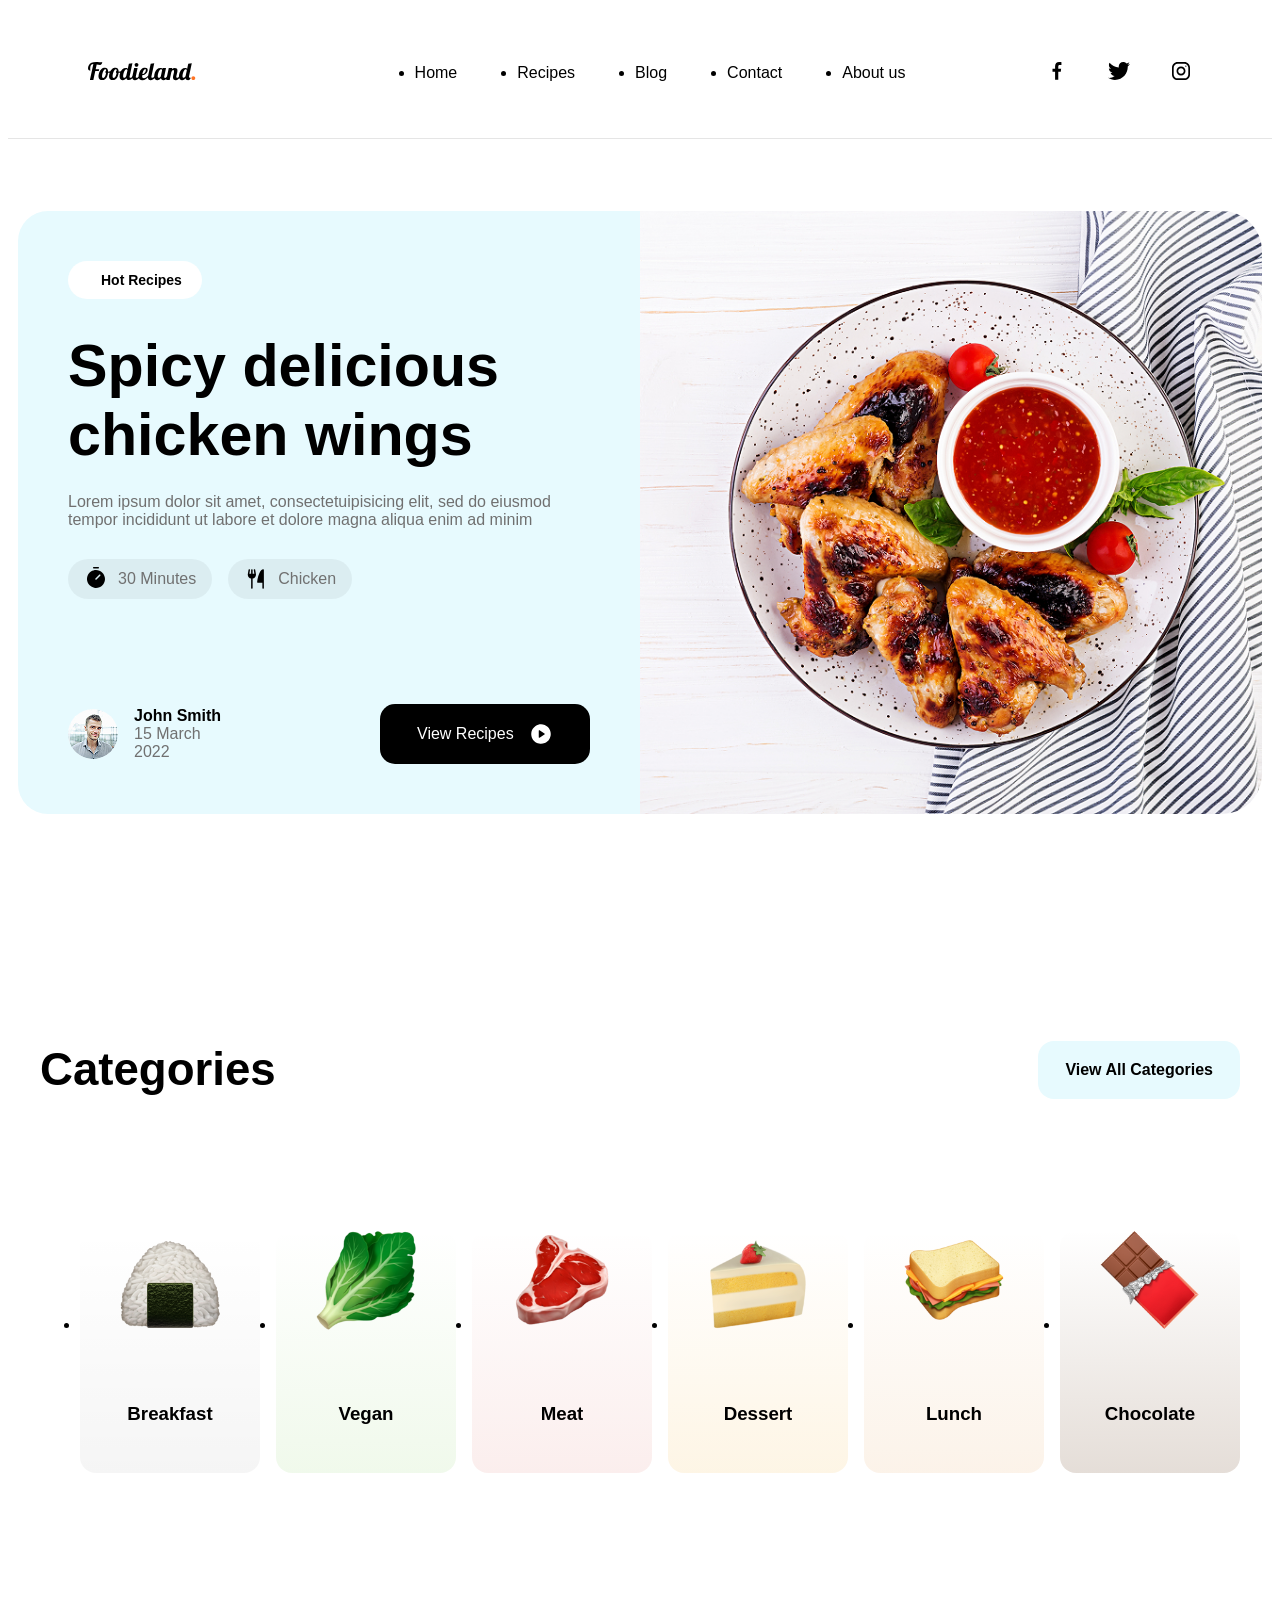
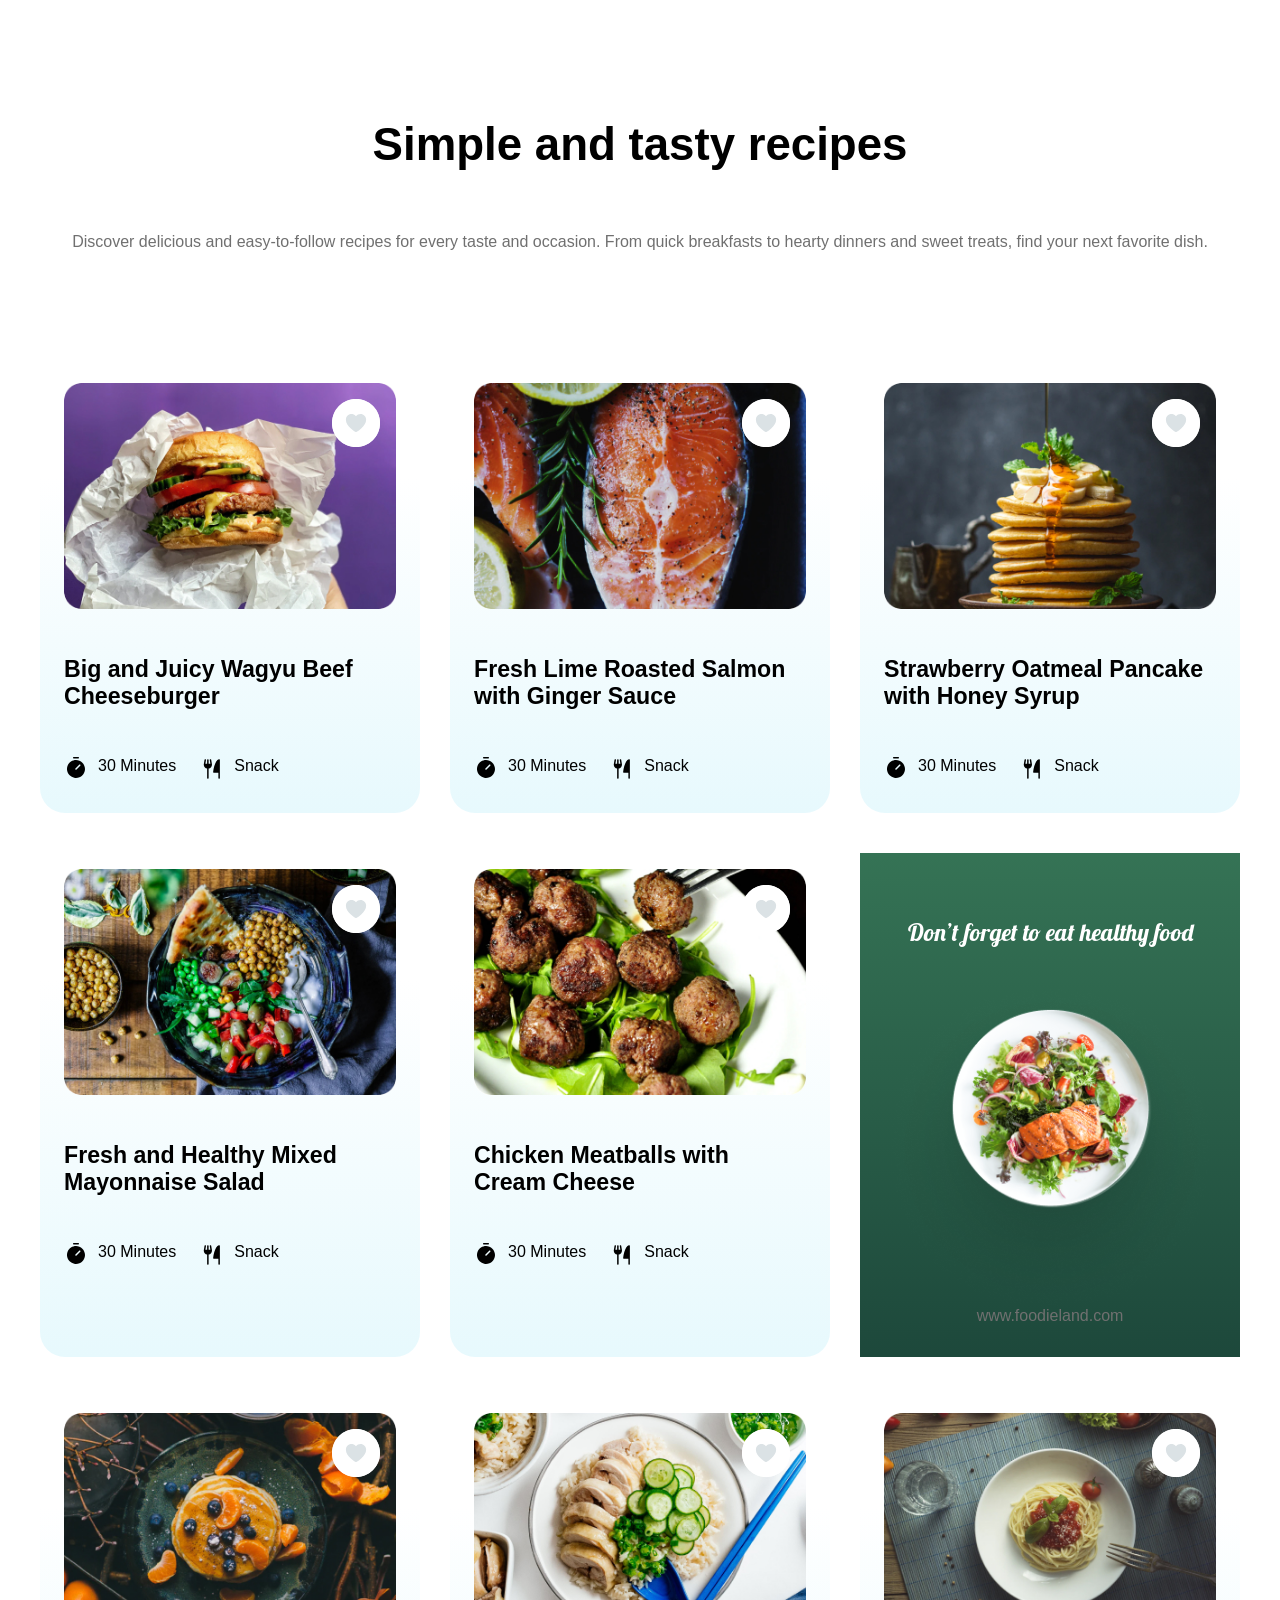
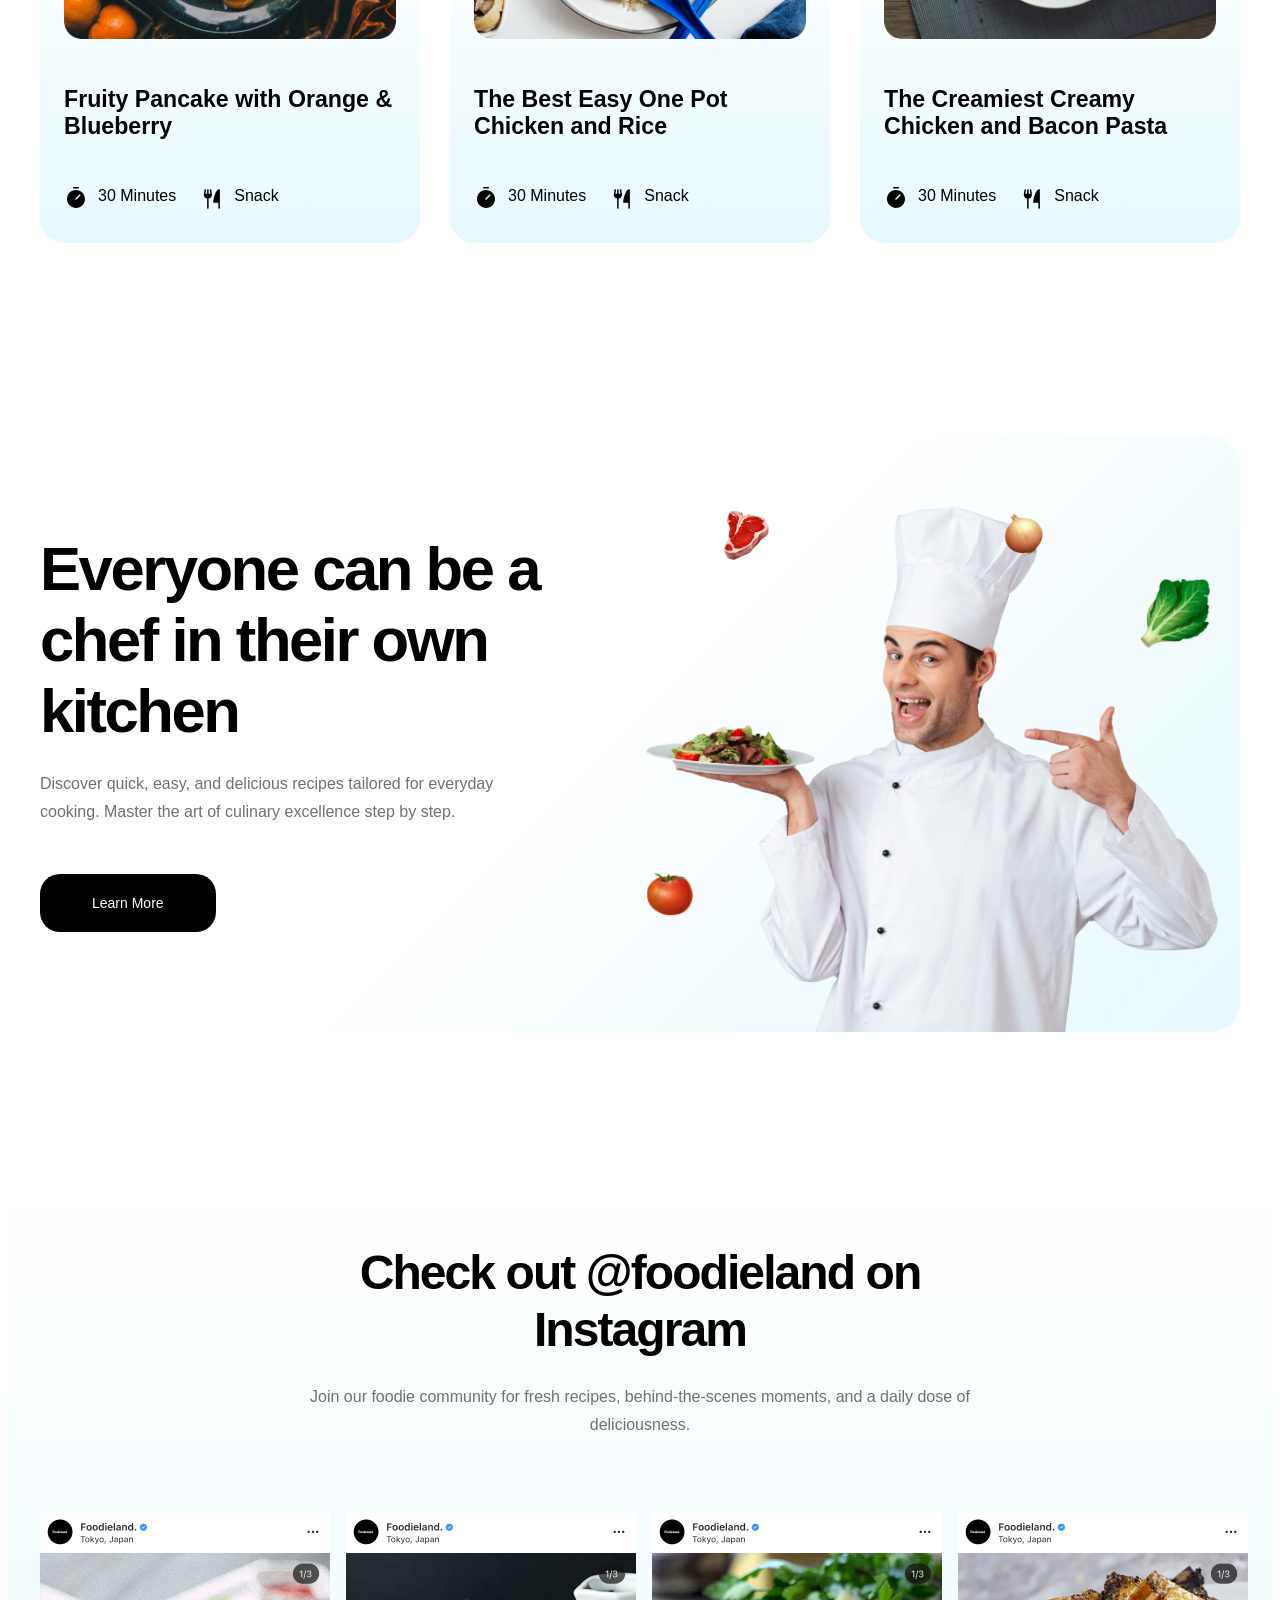
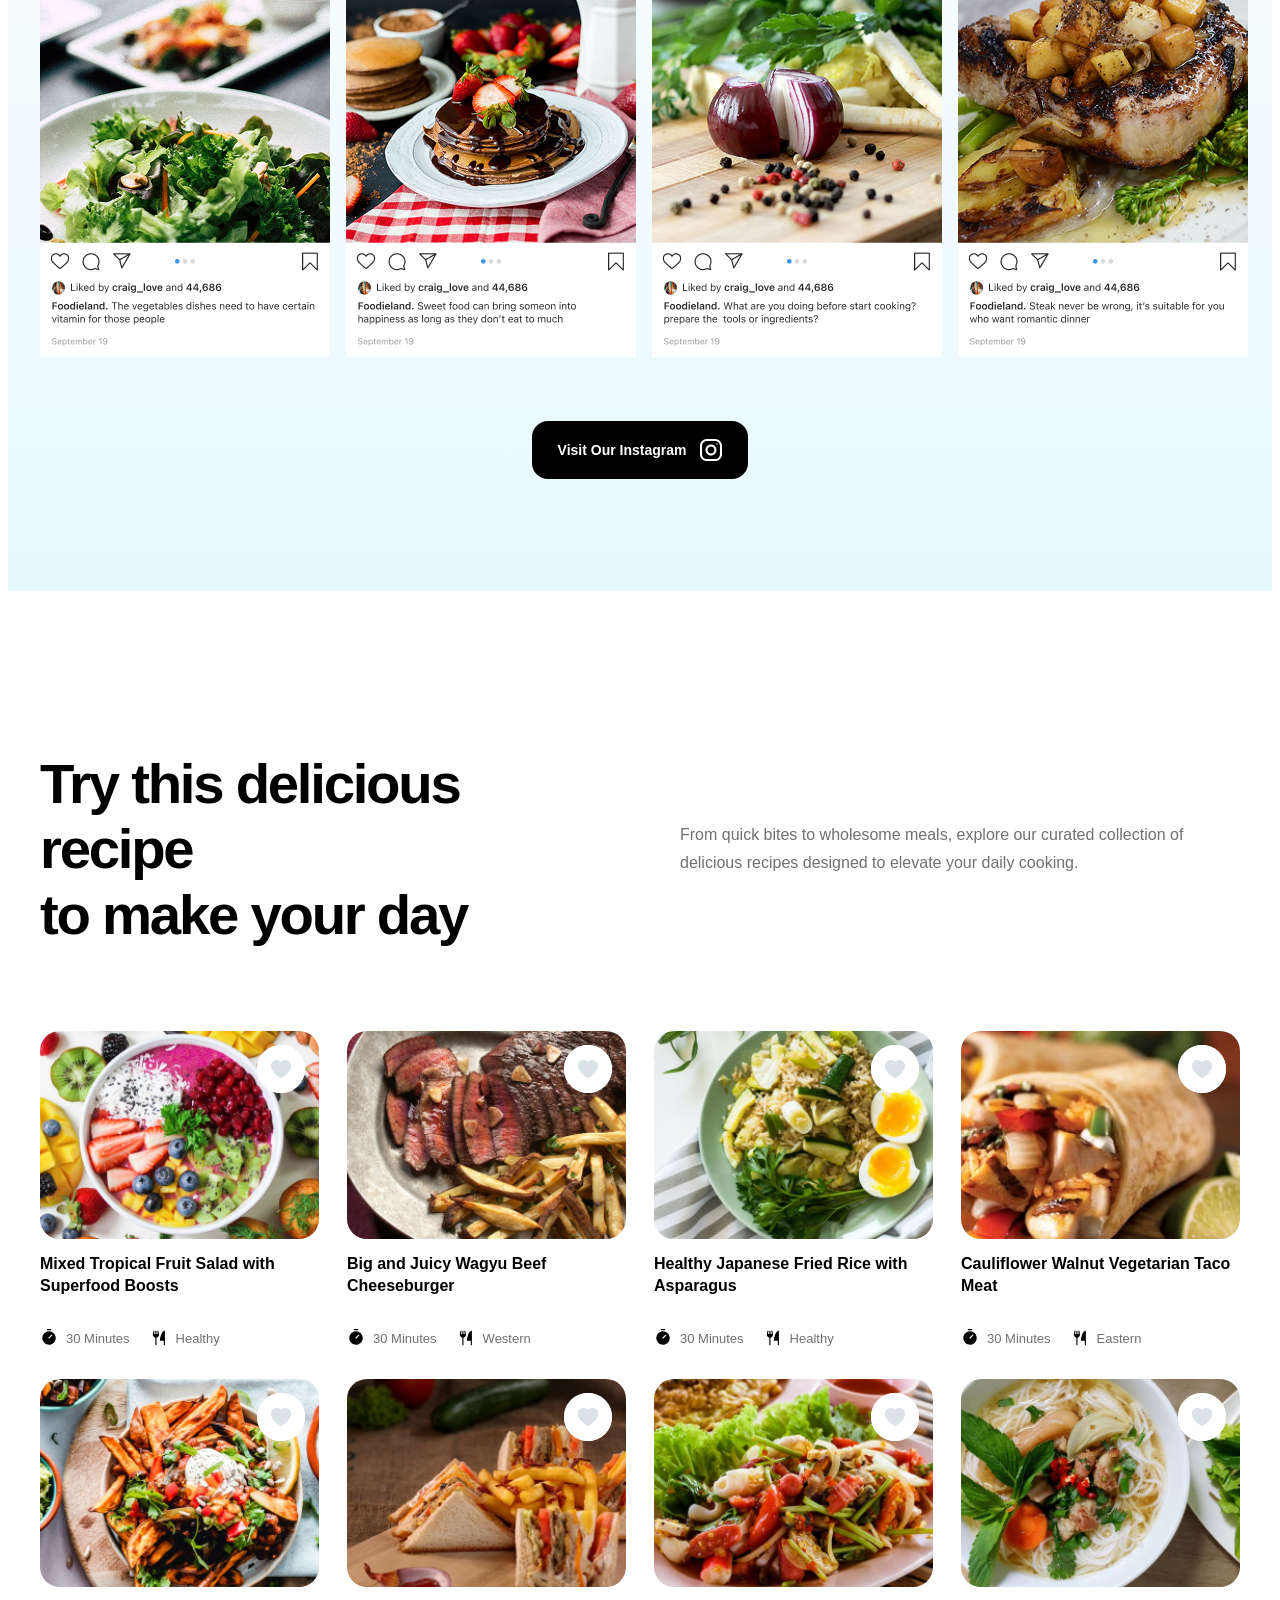
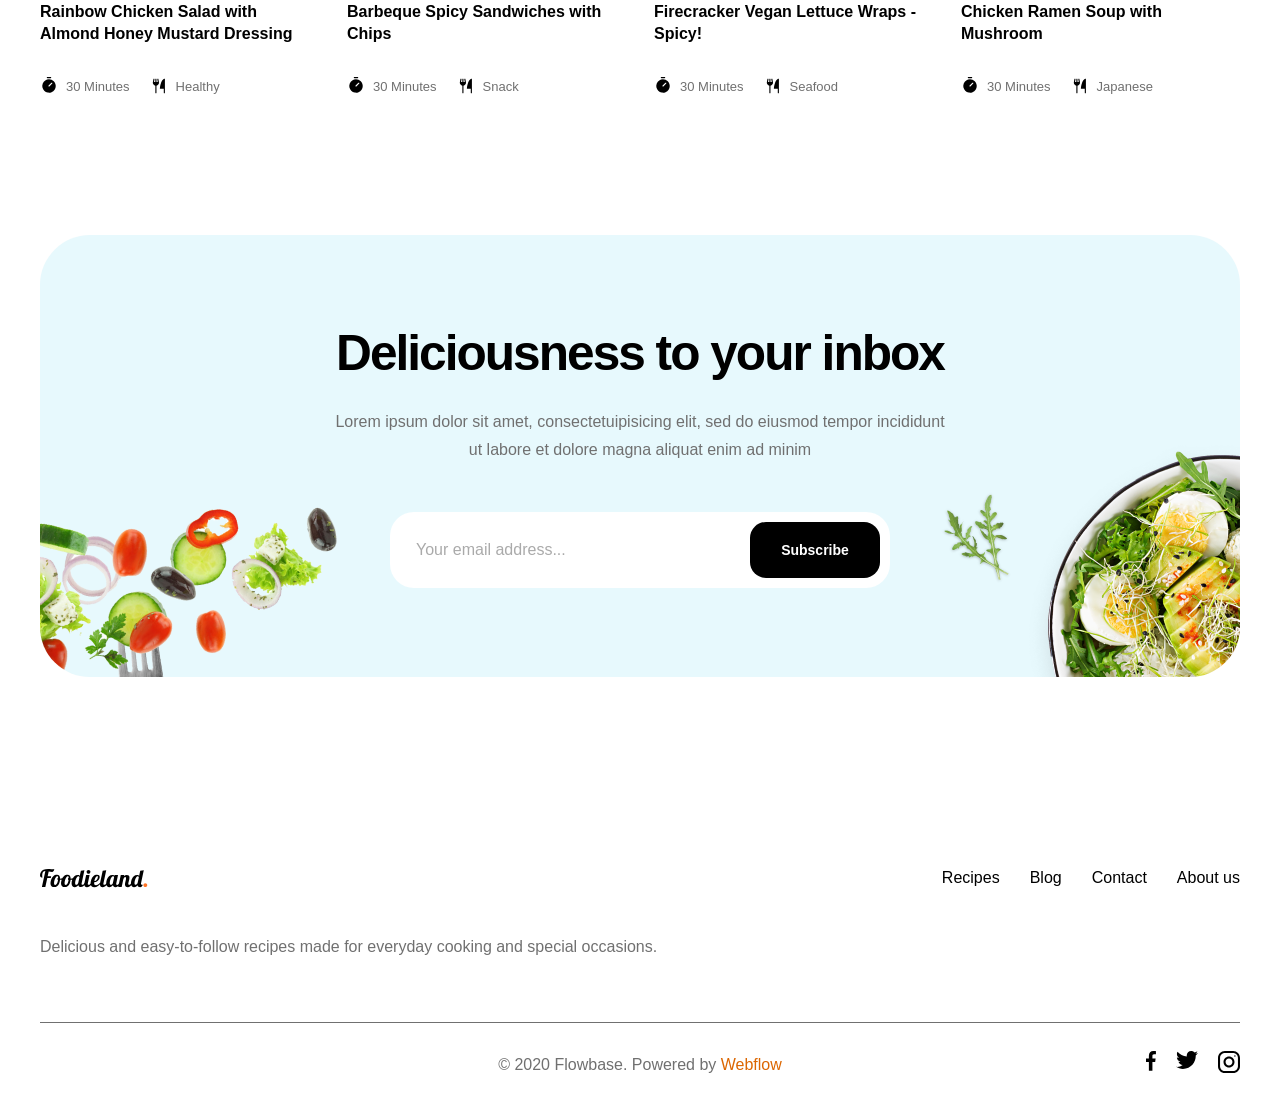
==== commit f4f29921: "Доделал полностью страницу рецепта" ====
--- a/index.html
+++ b/index.html
@@ -822,7 +822,7 @@
         <div class="recipes-item-image-wrapper">
           <a
             class="recipes-item-image-link"
-            href="#"
+            href="./recipe.html"
           >
             <img
               class="recipes-item-image"
@@ -843,7 +843,7 @@
           </button>
         </div>
         <h3 class="recipes-item-title">
-          <a href="#">Healthy Japanese Fried Rice with Asparagus</a>
+          <a href="./recipe.html">Healthy Japanese Fried Rice with Asparagus</a>
         </h3>
         <div class="recipes-item-meta"><span class="recipes-item-badge"><img
           src="./images/icons/timer.svg"
--- a/css/card-tilt.css
+++ b/css/card-tilt.css
@@ -12,6 +12,16 @@
   isolation: isolate;
   transform: perspective(1000px) rotateX(var(--tilt-rx, 0deg)) rotateY(var(--tilt-ry, 0deg));
   transition: transform 1000ms cubic-bezier(0.22, 1, 0.36, 1);
+}
+
+.t-tilt--button {
+  display: inline-flex;
+  flex: 0 0 auto;
+}
+
+.t-tilt--button > .t-tilt-card {
+  width: auto;
+  overflow: hidden;
 }
 
 .t-tilt > .t-tilt-card.is-tilting {
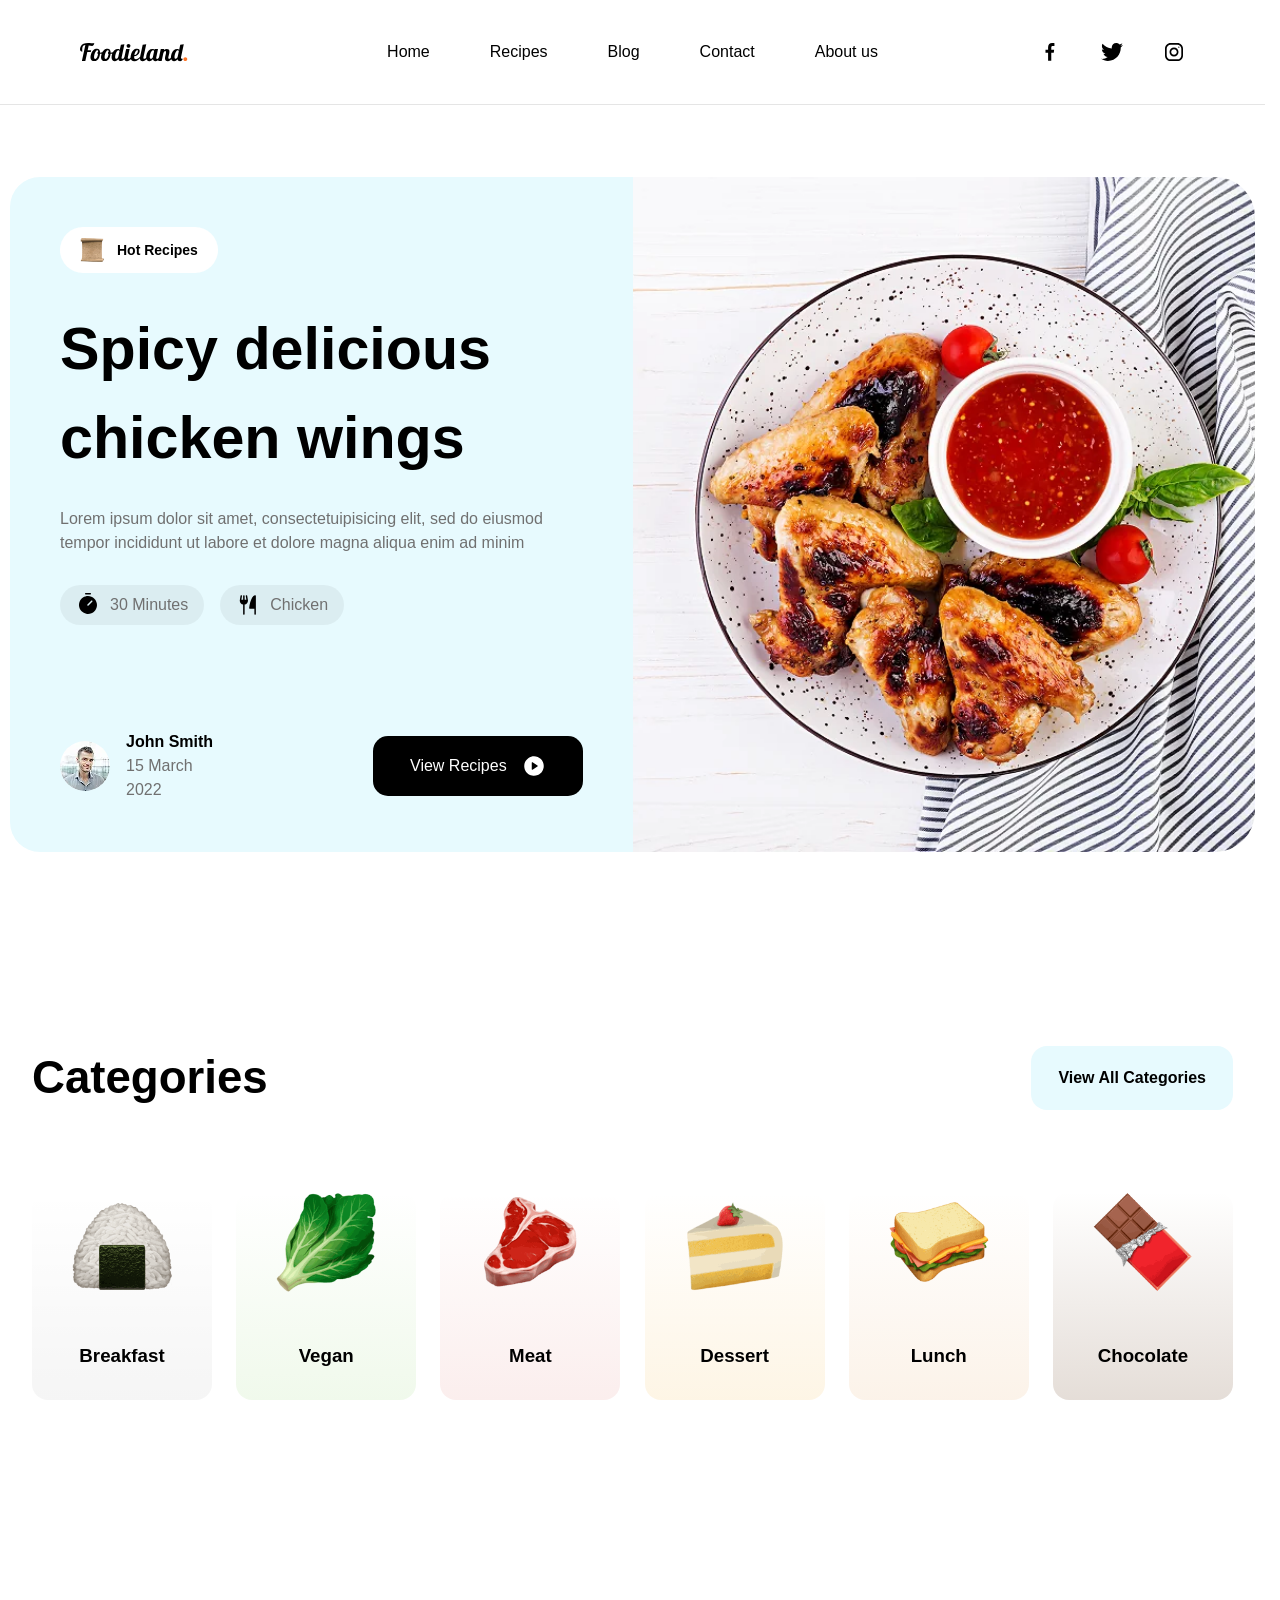
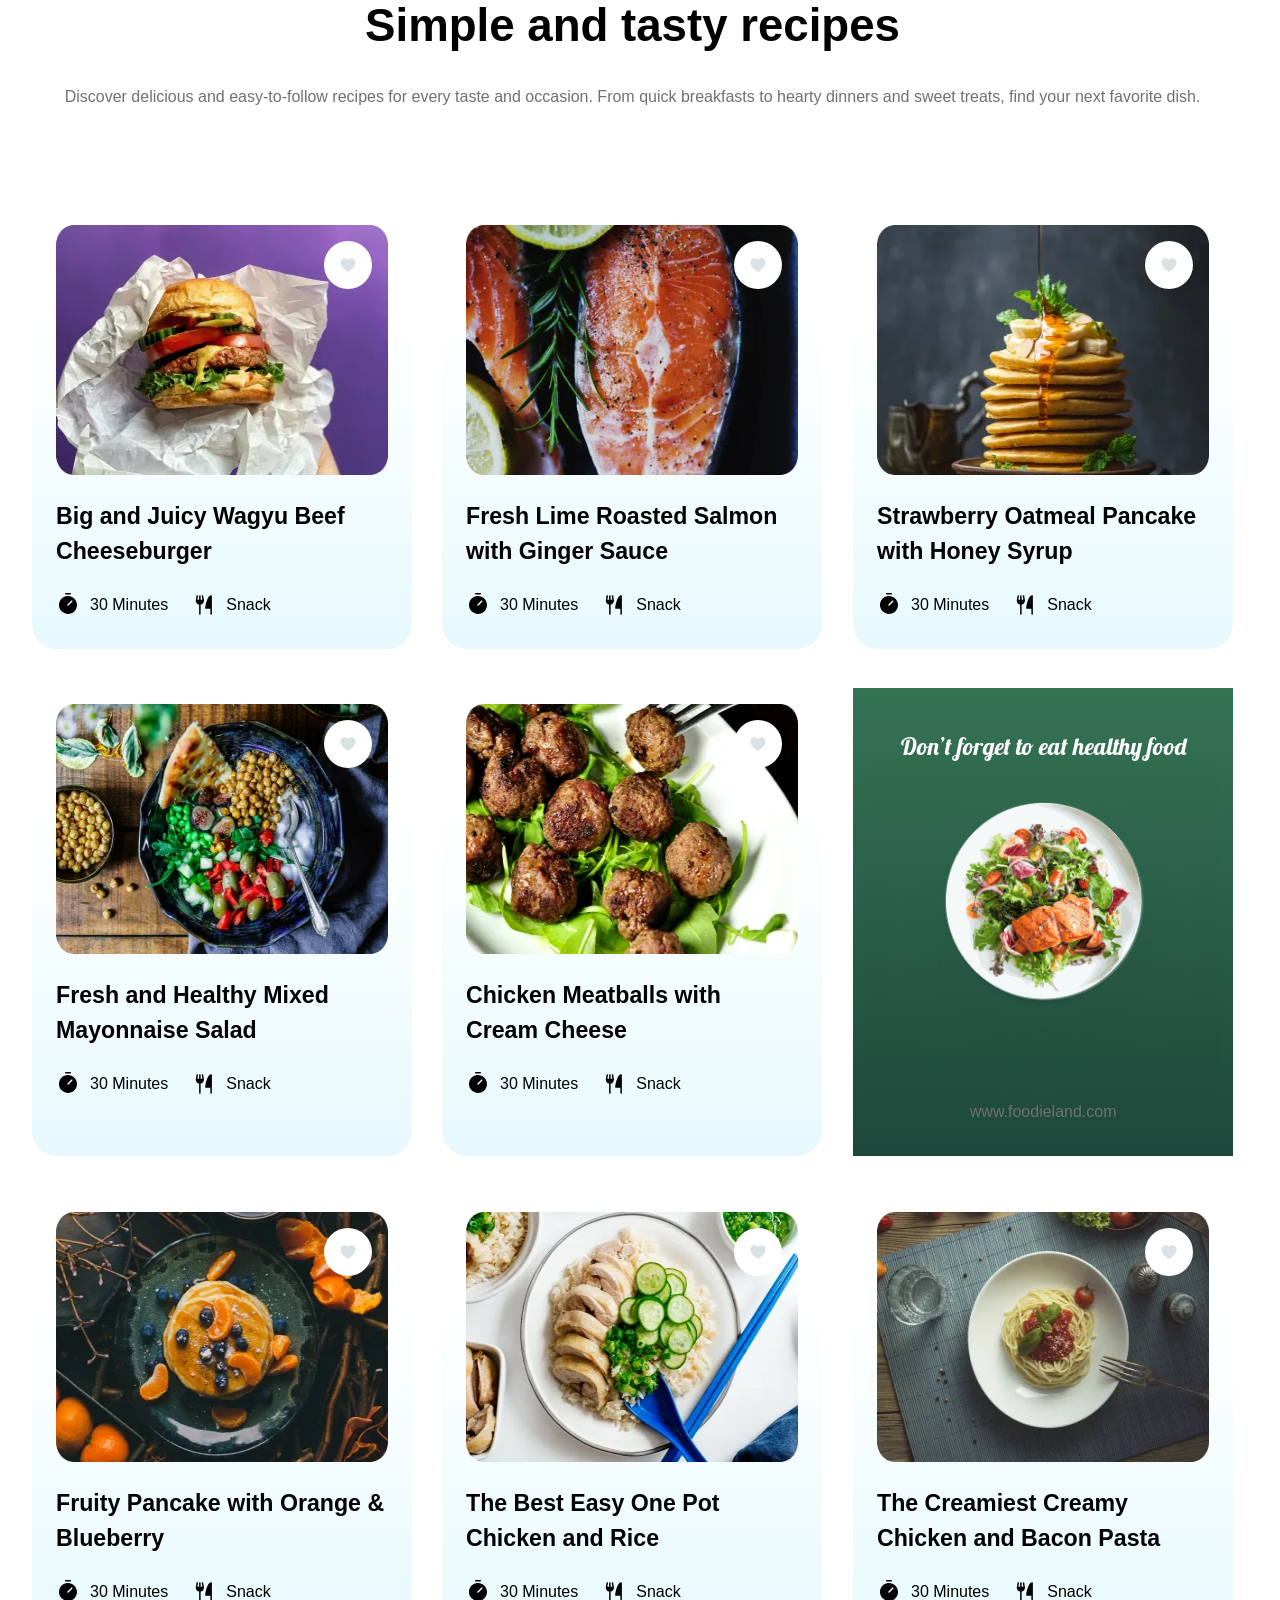
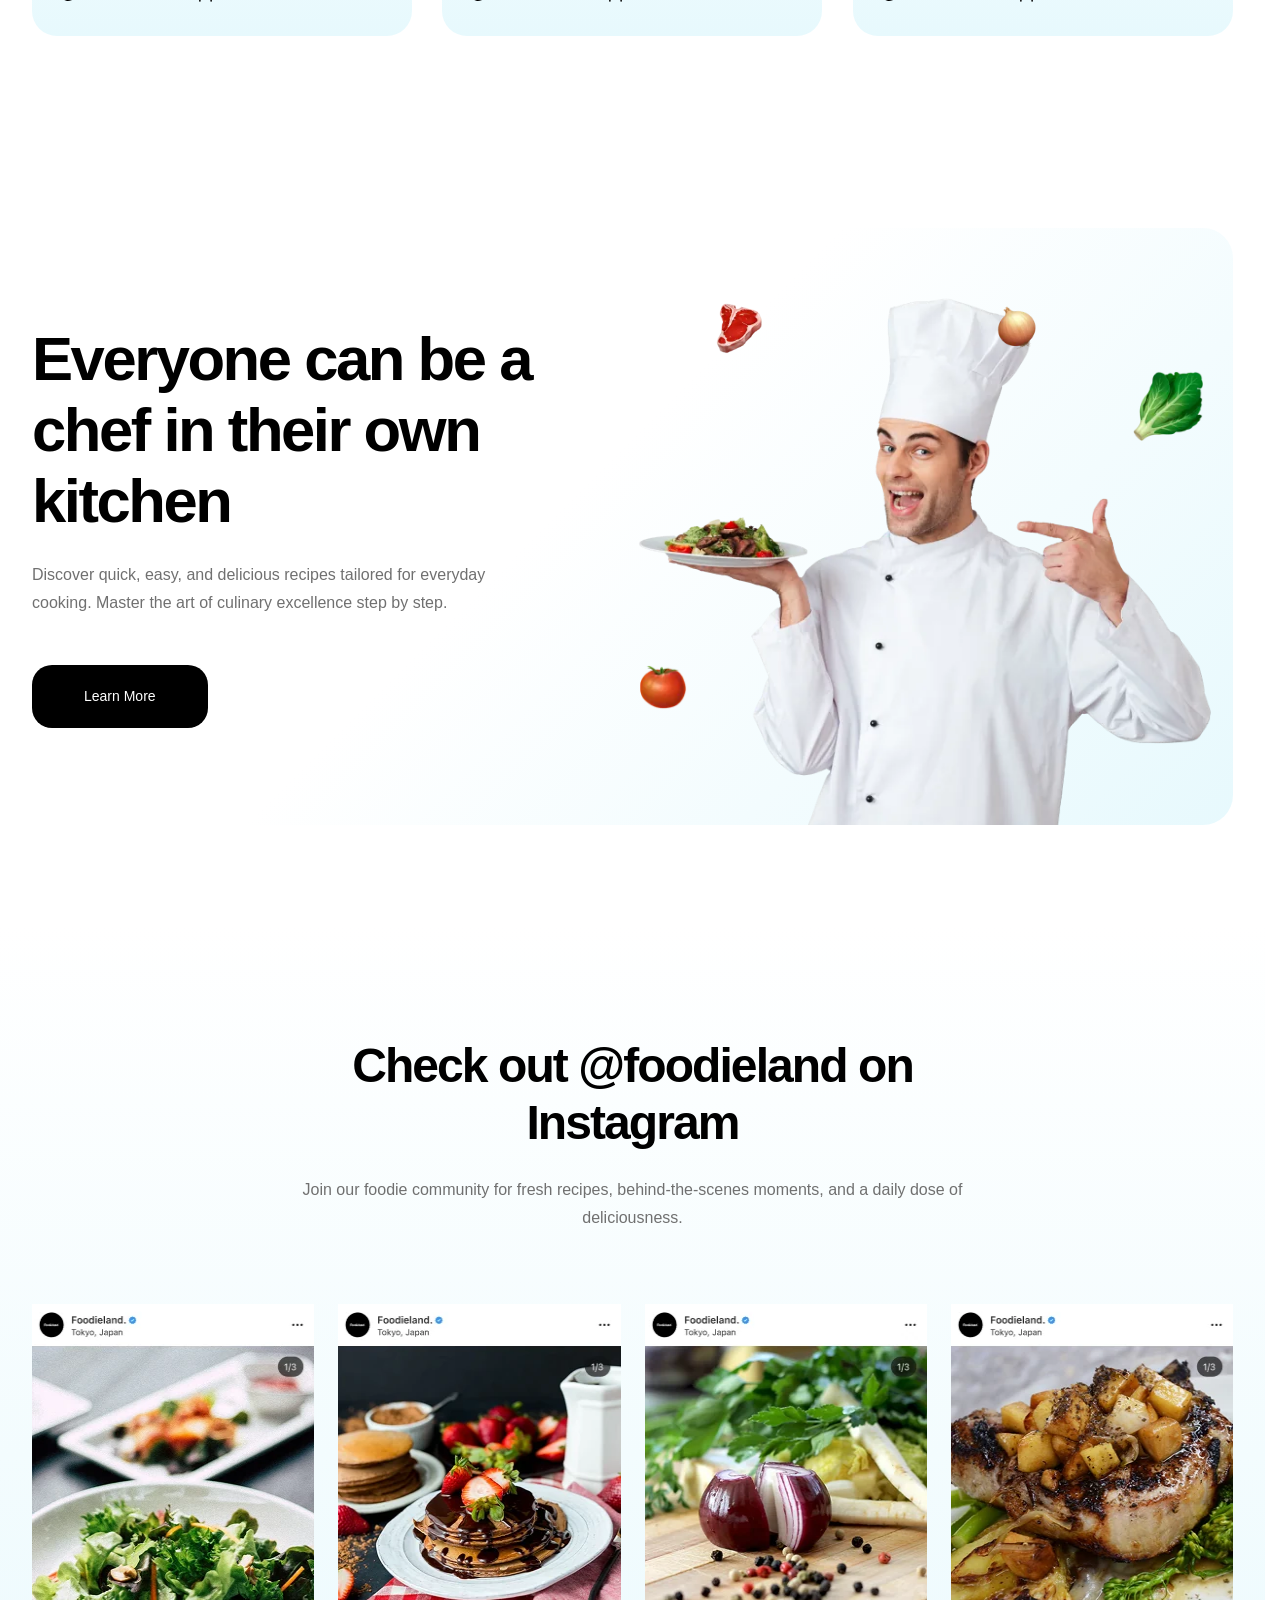
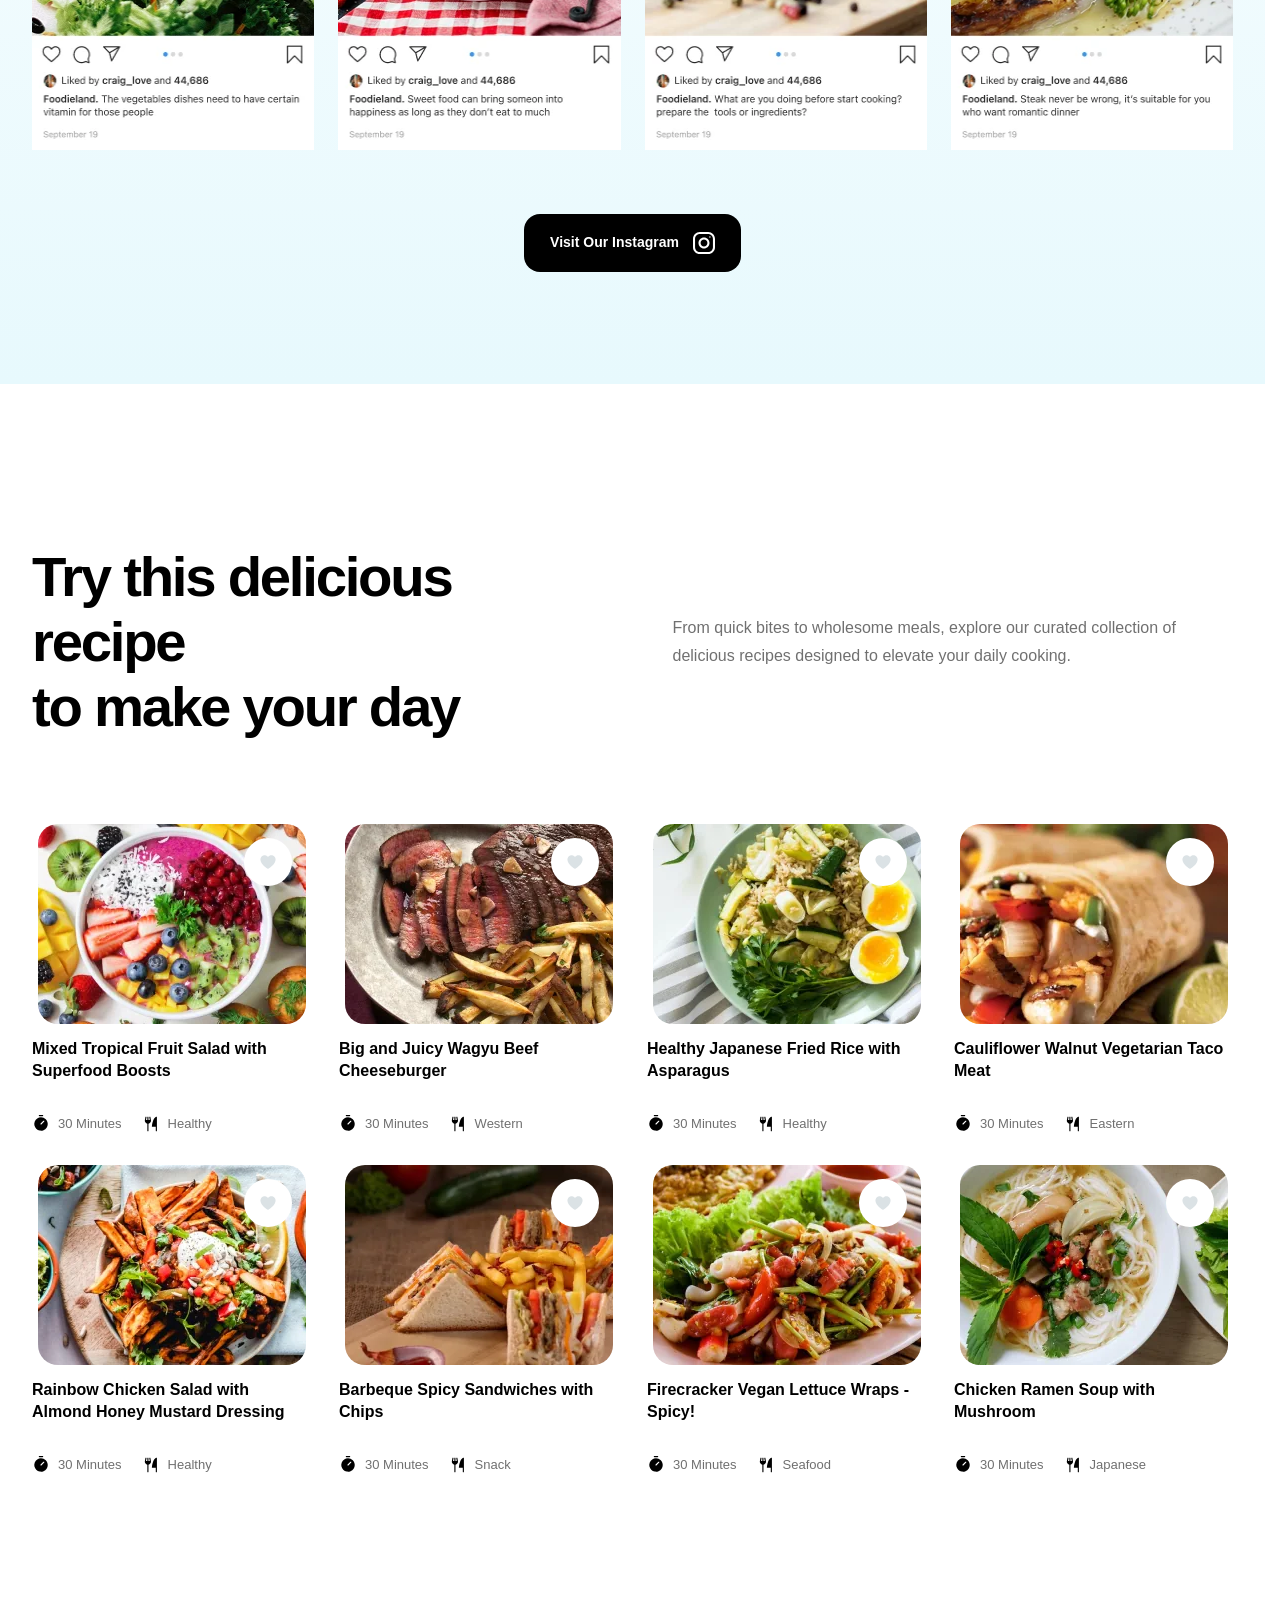
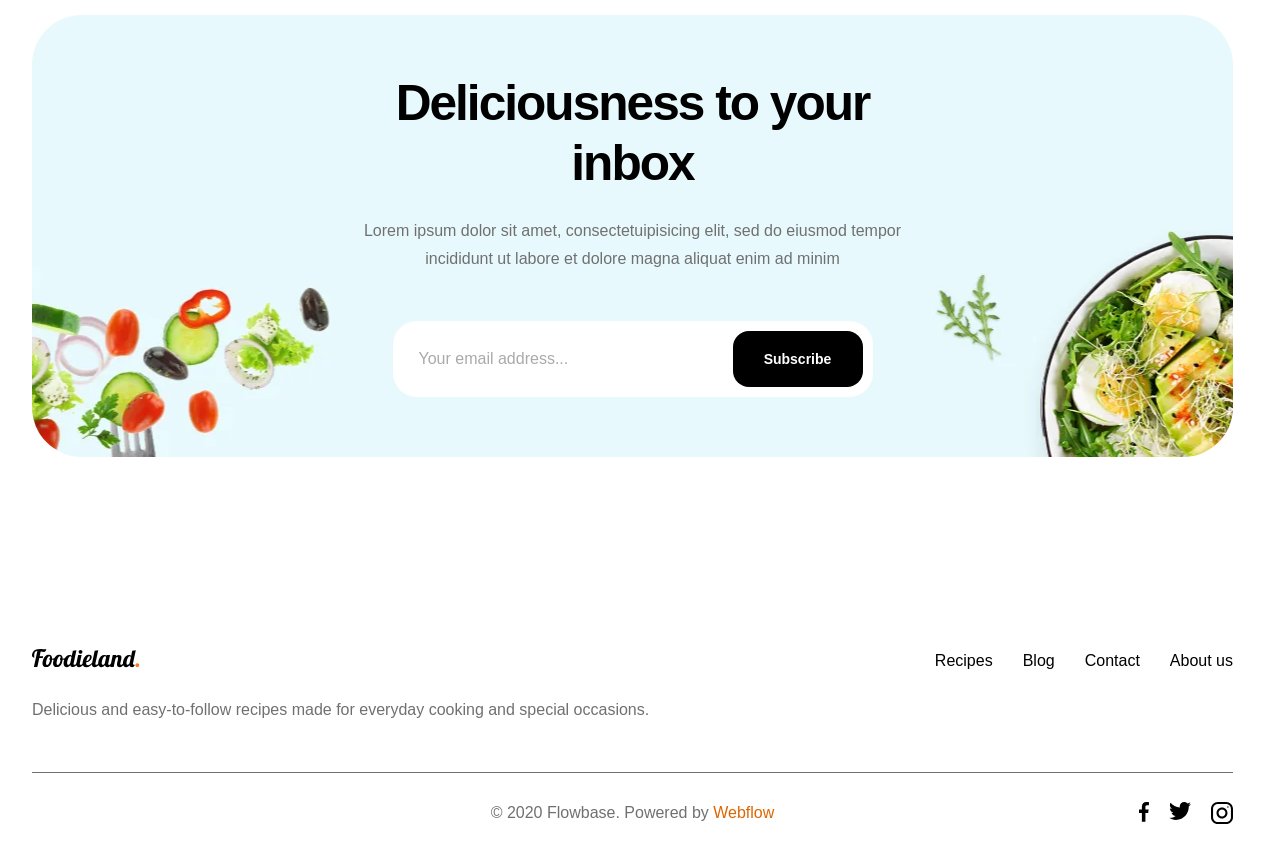
==== commit 55b020e6: "Оптимизировал изображения и ускорил загрузку страниц" ====
--- a/index.html
+++ b/index.html
@@ -214,11 +214,13 @@
         <a class="hero-author" href="#recipes" aria-label="View John Smith's recipes">
           <img
             class="hero-author-image"
-            src="./images/icons/author.jpg"
+            src="./images/icons/author.webp"
             alt="John Smith"
             width="50"
             height="50"
-          />
+            loading="eager"
+            decoding="async"
+          >
 
           <div class="author-info">
             <span class="author-name">John Smith</span>
@@ -242,9 +244,14 @@
     <div class="hero-image-wrapper">
       <img
         class="hero-image"
-        src="./images/logo/chicken-wings.jpg"
+        src="./images/logo/chicken-wings.webp"
         alt="Spicy chicken wings"
-      />
+        width="660"
+        height="640"
+        loading="eager"
+        decoding="async"
+        fetchpriority="high"
+      >
     </div>
   </section>
   <section class="categories container">
@@ -263,37 +270,37 @@
       <ul class="categories-list">
         <li class="categories-item">
           <a class="categories-item-link" href="#recipe-strawberry-pancake" aria-label="View breakfast recipes">
-            <img src="./images/icons/rice-icon.svg" alt="">
+            <img src="./images/icons/rice-icon.svg" alt="" width="100" height="100" loading="lazy" decoding="async">
             <h3 class="categories-item-title">Breakfast</h3>
           </a>
         </li>
         <li class="categories-item">
           <a class="categories-item-link" href="#recipe-firecracker-lettuce-wraps" aria-label="View vegan recipes">
-            <img src="./images/icons/greens-icon.svg" alt="">
+            <img src="./images/icons/greens-icon.svg" alt="" width="100" height="100" loading="lazy" decoding="async">
             <h3 class="categories-item-title">Vegan</h3>
           </a>
         </li>
         <li class="categories-item">
           <a class="categories-item-link" href="#recipe-wagyu-burger" aria-label="View meat recipes">
-            <img src="./images/icons/meat-icon.svg" alt="">
+            <img src="./images/icons/meat-icon.svg" alt="" width="100" height="100" loading="lazy" decoding="async">
             <h3 class="categories-item-title">Meat</h3>
           </a>
         </li>
         <li class="categories-item">
           <a class="categories-item-link" href="#recipe-fruity-pancake" aria-label="View dessert recipes">
-            <img src="./images/icons/dessert-icon.svg" alt="">
+            <img src="./images/icons/dessert-icon.svg" alt="" width="100" height="100" loading="lazy" decoding="async">
             <h3 class="categories-item-title">Dessert</h3>
           </a>
         </li>
         <li class="categories-item">
           <a class="categories-item-link" href="#recipe-chicken-rice" aria-label="View lunch recipes">
-            <img src="./images/icons/lunch-icon.svg" alt="">
+            <img src="./images/icons/lunch-icon.svg" alt="" width="100" height="100" loading="lazy" decoding="async">
             <h3 class="categories-item-title">Lunch</h3>
           </a>
         </li>
         <li class="categories-item">
           <a class="categories-item-link" href="#recipes" aria-label="View chocolate recipes">
-            <img src="./images/icons/chocolate-item.svg" alt="">
+            <img src="./images/icons/chocolate-item.svg" alt="" width="100" height="100" loading="lazy" decoding="async">
             <h3 class="categories-item-title">Chocolate</h3>
           </a>
         </li>
@@ -317,7 +324,7 @@
       <article class="recipes-item" id="recipe-wagyu-burger" data-id="wagyu-burger">
         <div class="recipes-item-image-wrapper">
           <a class="recipes-item-image-link" href="#" aria-label="View Big and Juicy Wagyu Beef Cheeseburger recipe">
-            <img class="recipes-item-image" src="./images/recipes/wagyu-burger.jpg" alt="Big and Juicy Wagyu Beef Cheeseburger">
+            <img class="recipes-item-image" src="./images/recipes/wagyu-burger.webp" alt="Big and Juicy Wagyu Beef Cheeseburger" width="368" height="250" loading="lazy" decoding="async">
           </a>
 
           <button
@@ -362,8 +369,12 @@
           >
             <img
               class="recipes-item-image"
-              src="./images/recipes/fresh-lime-roasted-salmon.jpg"
+              src="./images/recipes/fresh-lime-roasted-salmon.webp"
               alt="Fresh lime roasted salmon steak with rosemary and lemon slices"
+              width="368"
+              height="250"
+              loading="lazy"
+              decoding="async"
             >
           </a>
 
@@ -403,7 +414,7 @@
       <article class="recipes-item" id="recipe-strawberry-pancake" data-id="strawberry-pancake">
         <div class="recipes-item-image-wrapper">
           <a class="recipes-item-image-link" href="#" aria-label="View Strawberry Oatmeal Pancake with Honey Syrup recipe">
-            <img class="recipes-item-image" src="./images/recipes/pancake.jpg" alt="Pancake">
+            <img class="recipes-item-image" src="./images/recipes/pancake.webp" alt="Pancake" width="368" height="250" loading="lazy" decoding="async">
           </a>
 
           <button
@@ -442,7 +453,7 @@
       <article class="recipes-item" data-id="mixed-mayonnaise-salad">
         <div class="recipes-item-image-wrapper">
           <a class="recipes-item-image-link" href="#" aria-label="View Fresh and Healthy Mixed Mayonnaise Salad recipe">
-            <img class="recipes-item-image" src="./images/recipes/salad.jpg" alt="Salad">
+            <img class="recipes-item-image" src="./images/recipes/salad.webp" alt="Salad" width="368" height="250" loading="lazy" decoding="async">
           </a>
 
           <button
@@ -481,7 +492,7 @@
       <article class="recipes-item" data-id="chicken-meatballs">
         <div class="recipes-item-image-wrapper">
           <a class="recipes-item-image-link" href="#" aria-label="View Chicken Meatballs with Cream Cheese recipe">
-            <img class="recipes-item-image" src="./images/recipes/meatballs.jpg" alt="Meatballs">
+            <img class="recipes-item-image" src="./images/recipes/meatballs.webp" alt="Meatballs" width="368" height="250" loading="lazy" decoding="async">
           </a>
 
           <button
@@ -540,7 +551,7 @@
       <article class="recipes-item" id="recipe-fruity-pancake" data-id="fruity-pancake">
         <div class="recipes-item-image-wrapper">
           <a class="recipes-item-image-link" href="#" aria-label="View Fruity Pancake with Orange and Blueberry recipe">
-            <img class="recipes-item-image" src="./images/recipes/pancake-orange.jpg" alt="Fruity pancake with orange and blueberry">
+            <img class="recipes-item-image" src="./images/recipes/pancake-orange.webp" alt="Fruity pancake with orange and blueberry" width="368" height="250" loading="lazy" decoding="async">
           </a>
 
           <button
@@ -579,7 +590,7 @@
       <article class="recipes-item" id="recipe-chicken-rice" data-id="chicken-rice">
         <div class="recipes-item-image-wrapper">
           <a class="recipes-item-image-link" href="#" aria-label="View The Best Easy One Pot Chicken and Rice recipe">
-            <img class="recipes-item-image" src="./images/recipes/chicken-rice.jpg" alt="Chicken and rice">
+            <img class="recipes-item-image" src="./images/recipes/chicken-rice.webp" alt="Chicken and rice" width="368" height="250" loading="lazy" decoding="async">
           </a>
 
           <button
@@ -618,7 +629,7 @@
       <article class="recipes-item" data-id="creamy-chicken-pasta">
         <div class="recipes-item-image-wrapper">
           <a class="recipes-item-image-link" href="#" aria-label="View The Creamiest Creamy Chicken and Bacon Pasta recipe">
-            <img class="recipes-item-image" src="./images/recipes/pasta.jpg" alt="Creamy chicken and bacon pasta">
+            <img class="recipes-item-image" src="./images/recipes/pasta.webp" alt="Creamy chicken and bacon pasta" width="368" height="250" loading="lazy" decoding="async">
           </a>
 
           <button
@@ -670,11 +681,11 @@
       </div>
 
       <div class="chef-section-visual" aria-hidden="true">
-        <img class="chef-section-chef" src="./images/chef/chef.png" alt="">
-        <img class="chef-section-ingredient chef-section-ingredient--meat" src="./images/chef/meat.png" alt="">
-        <img class="chef-section-ingredient chef-section-ingredient--vegetable" src="./images/chef/vegetable.png" alt="">
-        <img class="chef-section-ingredient chef-section-ingredient--onion" src="./images/chef/onion.png" alt="">
-        <img class="chef-section-ingredient chef-section-ingredient--tomato" src="./images/chef/tomato.png" alt="">
+        <img class="chef-section-chef" src="./images/chef/chef.webp" alt="" width="660" height="597" loading="lazy" decoding="async">
+        <img class="chef-section-ingredient chef-section-ingredient--meat" src="./images/chef/meat.webp" alt="" width="98" height="98" loading="lazy" decoding="async">
+        <img class="chef-section-ingredient chef-section-ingredient--vegetable" src="./images/chef/vegetable.webp" alt="" width="80" height="80" loading="lazy" decoding="async">
+        <img class="chef-section-ingredient chef-section-ingredient--onion" src="./images/chef/onion.webp" alt="" width="62" height="62" loading="lazy" decoding="async">
+        <img class="chef-section-ingredient chef-section-ingredient--tomato" src="./images/chef/tomato.webp" alt="" width="50" height="50" loading="lazy" decoding="async">
       </div>
     </div>
   </section>
@@ -691,23 +702,39 @@
       <div class="instagram-post-grid">
         <img
           class="instagram-post-image"
-          src="./images/blog/Post1.jpg"
+          src="./images/blog/Post1.webp"
           alt="post Instagram"
+          width="290"
+          height="446"
+          loading="lazy"
+          decoding="async"
         >
         <img
           class="instagram-post-image"
-          src="./images/blog/Post2.jpg"
+          src="./images/blog/Post2.webp"
           alt="post Instagram"
+          width="290"
+          height="446"
+          loading="lazy"
+          decoding="async"
         >
         <img
           class="instagram-post-image"
-          src="./images/blog/Post3.jpg"
+          src="./images/blog/Post3.webp"
           alt="post Instagram"
+          width="290"
+          height="446"
+          loading="lazy"
+          decoding="async"
         >
         <img
           class="instagram-post-image"
-          src="./images/blog/Post4.jpg"
+          src="./images/blog/Post4.webp"
           alt="post Instagram"
+          width="290"
+          height="446"
+          loading="lazy"
+          decoding="async"
         >
       </div>
 
@@ -750,8 +777,12 @@
           >
             <img
               class="recipes-item-image"
-              src="./images/recipes/mixed-tropical%20fruit-salad.jpg"
+              src="./images/recipes/mixed-tropical%20fruit-salad.webp"
               alt="Mixed tropical fruit salad"
+              width="290"
+              height="200"
+              loading="lazy"
+              decoding="async"
             >
           </a>
           <button
@@ -788,8 +819,12 @@
           >
             <img
               class="recipes-item-image"
-              src="./images/recipes/Big-and-Juicy%20Wagyu-Beef%20Cheeseburger.jpg"
+              src="./images/recipes/Big-and-Juicy%20Wagyu-Beef%20Cheeseburger.webp"
               alt="Big and juicy Wagyu beef cheeseburger"
+              width="290"
+              height="200"
+              loading="lazy"
+              decoding="async"
             >
           </a>
           <button
@@ -826,8 +861,12 @@
           >
             <img
               class="recipes-item-image"
-              src="./images/recipes/Japanese-Fried-Rice.jpg"
+              src="./images/recipes/Japanese-Fried-Rice.webp"
               alt="Healthy Japanese fried rice with asparagus"
+              width="290"
+              height="200"
+              loading="lazy"
+              decoding="async"
             >
           </a>
           <button
@@ -864,8 +903,12 @@
           >
             <img
               class="recipes-item-image"
-              src="./images/recipes/Taco-Meat.jpg"
+              src="./images/recipes/Taco-Meat.webp"
               alt="Cauliflower walnut vegetarian taco meat"
+              width="290"
+              height="200"
+              loading="lazy"
+              decoding="async"
             >
           </a>
           <button
@@ -902,8 +945,12 @@
           >
             <img
               class="recipes-item-image"
-              src="./images/recipes/Rainbow-Chicken-Salad.jpg"
+              src="./images/recipes/Rainbow-Chicken-Salad.webp"
               alt="Rainbow chicken salad with honey mustard dressing"
+              width="290"
+              height="200"
+              loading="lazy"
+              decoding="async"
             >
           </a>
           <button
@@ -940,8 +987,12 @@
           >
             <img
               class="recipes-item-image"
-              src="./images/recipes/sandwiches-with-Chips.jpg"
+              src="./images/recipes/sandwiches-with-Chips.webp"
               alt="Barbeque spicy sandwiches with chips"
+              width="290"
+              height="200"
+              loading="lazy"
+              decoding="async"
             >
           </a>
           <button
@@ -978,8 +1029,12 @@
           >
             <img
               class="recipes-item-image"
-              src="./images/recipes/Firecracker-Vegan.jpg"
+              src="./images/recipes/Firecracker-Vegan.webp"
               alt="Firecracker vegan lettuce wraps"
+              width="290"
+              height="200"
+              loading="lazy"
+              decoding="async"
             >
           </a>
           <button
@@ -1016,8 +1071,12 @@
           >
             <img
               class="recipes-item-image"
-              src="./images/recipes/Chicken-Ramen.jpg"
+              src="./images/recipes/Chicken-Ramen.webp"
               alt="Chicken ramen soup with mushroom"
+              width="290"
+              height="200"
+              loading="lazy"
+              decoding="async"
             >
           </a>
           <button
@@ -1054,10 +1113,28 @@
           incididunt ut labore et dolore magna aliquat enim ad minim
         </p>
 
-        <form class="newsletter-form" action="#" method="post">
-          <label class="visually-hidden" for="newsletter-email">Your email address</label>
-          <input id="newsletter-email" name="email" type="email" placeholder="Your email address..." required aria-required="true" autocomplete="email">
-          <button type="submit">Subscribe</button>
+        <form
+          class="newsletter-form"
+          action="#"
+          method="post"
+        >
+          <label
+            class="visually-hidden"
+            for="newsletter-email"
+          >Your email address
+          </label>
+          <input
+            id="newsletter-email"
+            name="email"
+            type="email"
+            placeholder="Your email address..."
+            required
+            aria-required="true"
+            autocomplete="email"
+          >
+          <button type="submit">
+            Subscribe
+          </button>
         </form>
       </div>
     </div>
@@ -1095,23 +1172,35 @@
     </div>
 
     <div class="footer-socials">
-      <a href="#" aria-label="Facebook">
+      <a
+        href="#"
+        aria-label="Facebook"
+      >
         <img
           src="./images/icons/facebook.svg"
           alt=""
-        ></a>
-
-      <a href="#" aria-label="Twitter">
+        >
+      </a>
+
+      <a
+        href="#"
+        aria-label="Twitter"
+      >
         <img
           src="./images/icons/twitter.svg"
           alt=""
-        ></a>
-
-      <a href="#" aria-label="instagram">
+        >
+      </a>
+
+      <a
+        href="#"
+        aria-label="instagram"
+      >
         <img
           src="./images/icons/instagram.svg"
           alt=""
-        ></a>
+        >
+      </a>
     </div>
   </div>
 </footer>
--- a/css/global.css
+++ b/css/global.css
@@ -1,7 +1,17 @@
+html {
+  scrollbar-gutter: stable;
+}
+
+@supports not (scrollbar-gutter: stable) {
+  html {
+    overflow-y: scroll;
+  }
+}
+
 body {
   font-family: var(--font-family-primary);
 }
 
 a {
   text-decoration: none;
-}+}
--- a/css/pages/home.css
+++ b/css/pages/home.css
@@ -606,7 +606,7 @@
   place-items: center;
   border-radius: 50px;
   background-color: var(--color-surface-blue);
-  background-image: url("../../images/newsletter/cta.png");
+  background-image: url("../../images/newsletter/cta.webp");
   background-position: center;
   background-repeat: no-repeat;
   background-size: cover;
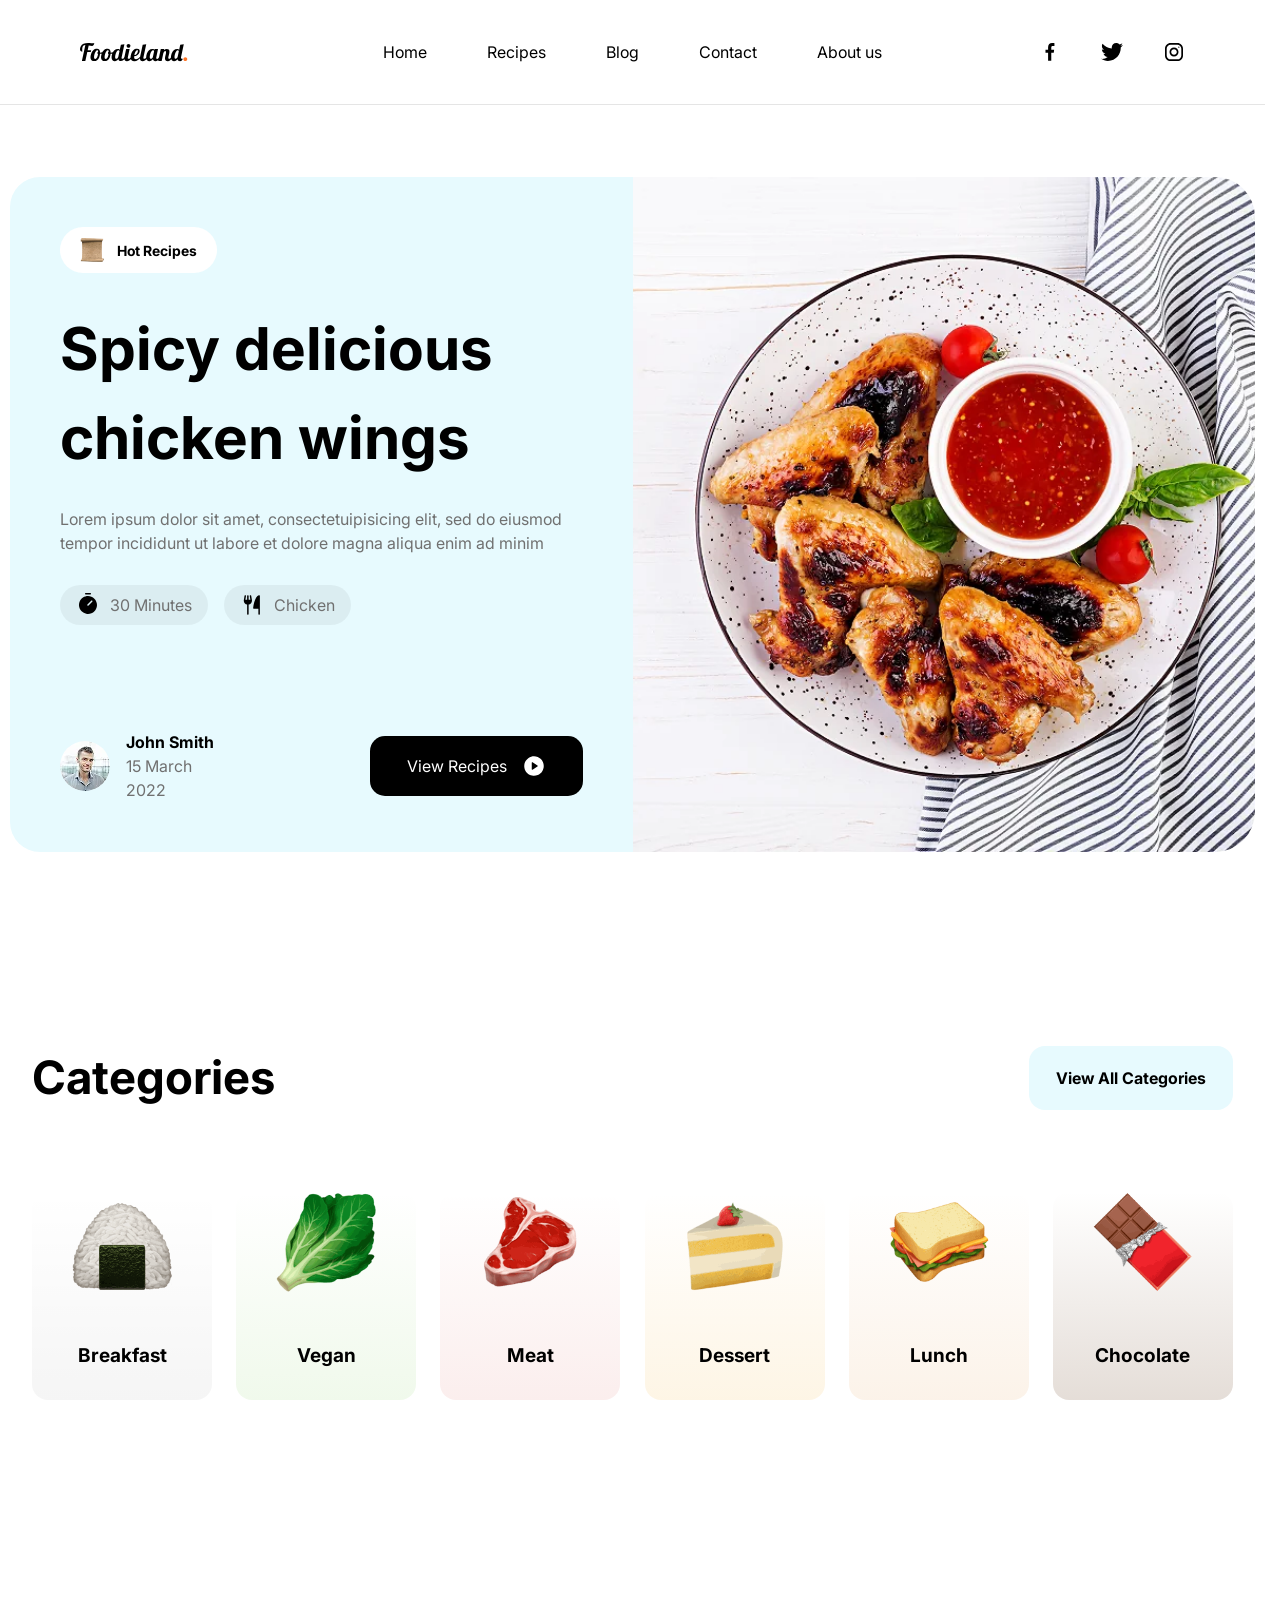
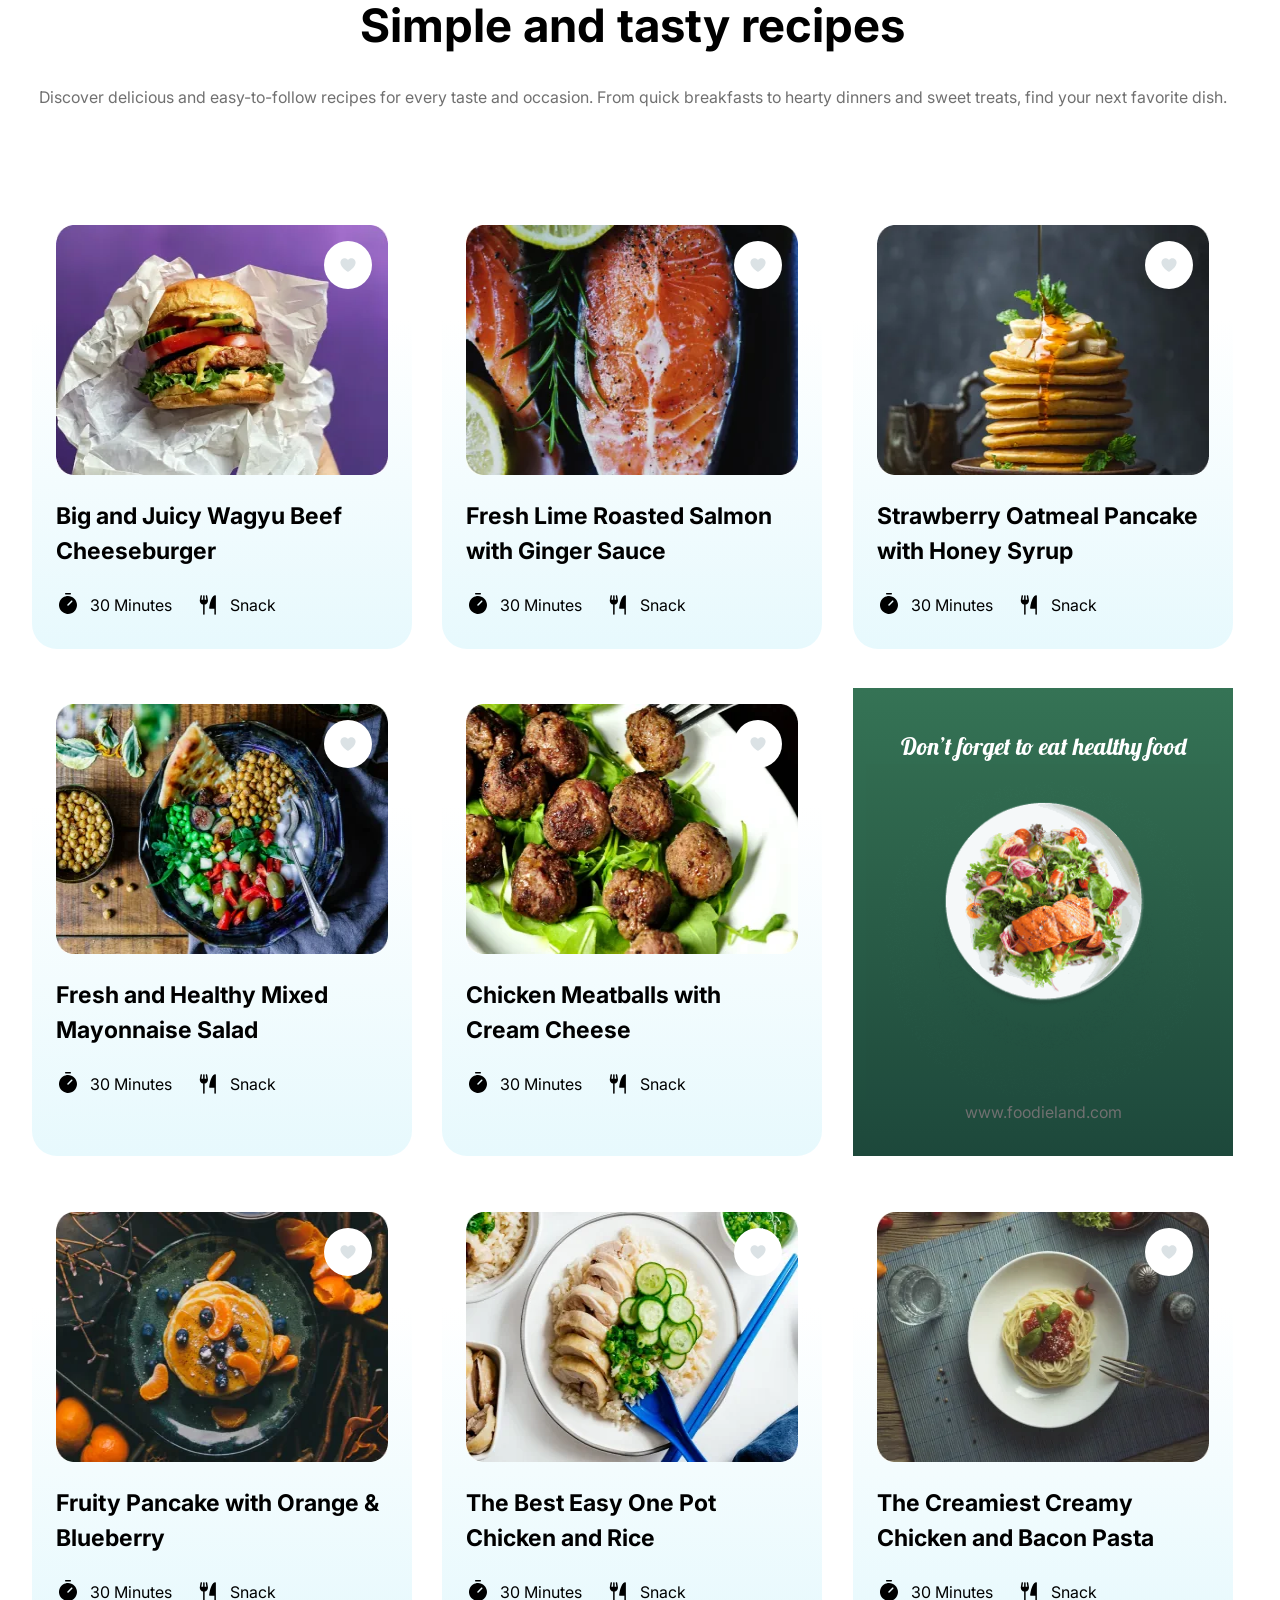
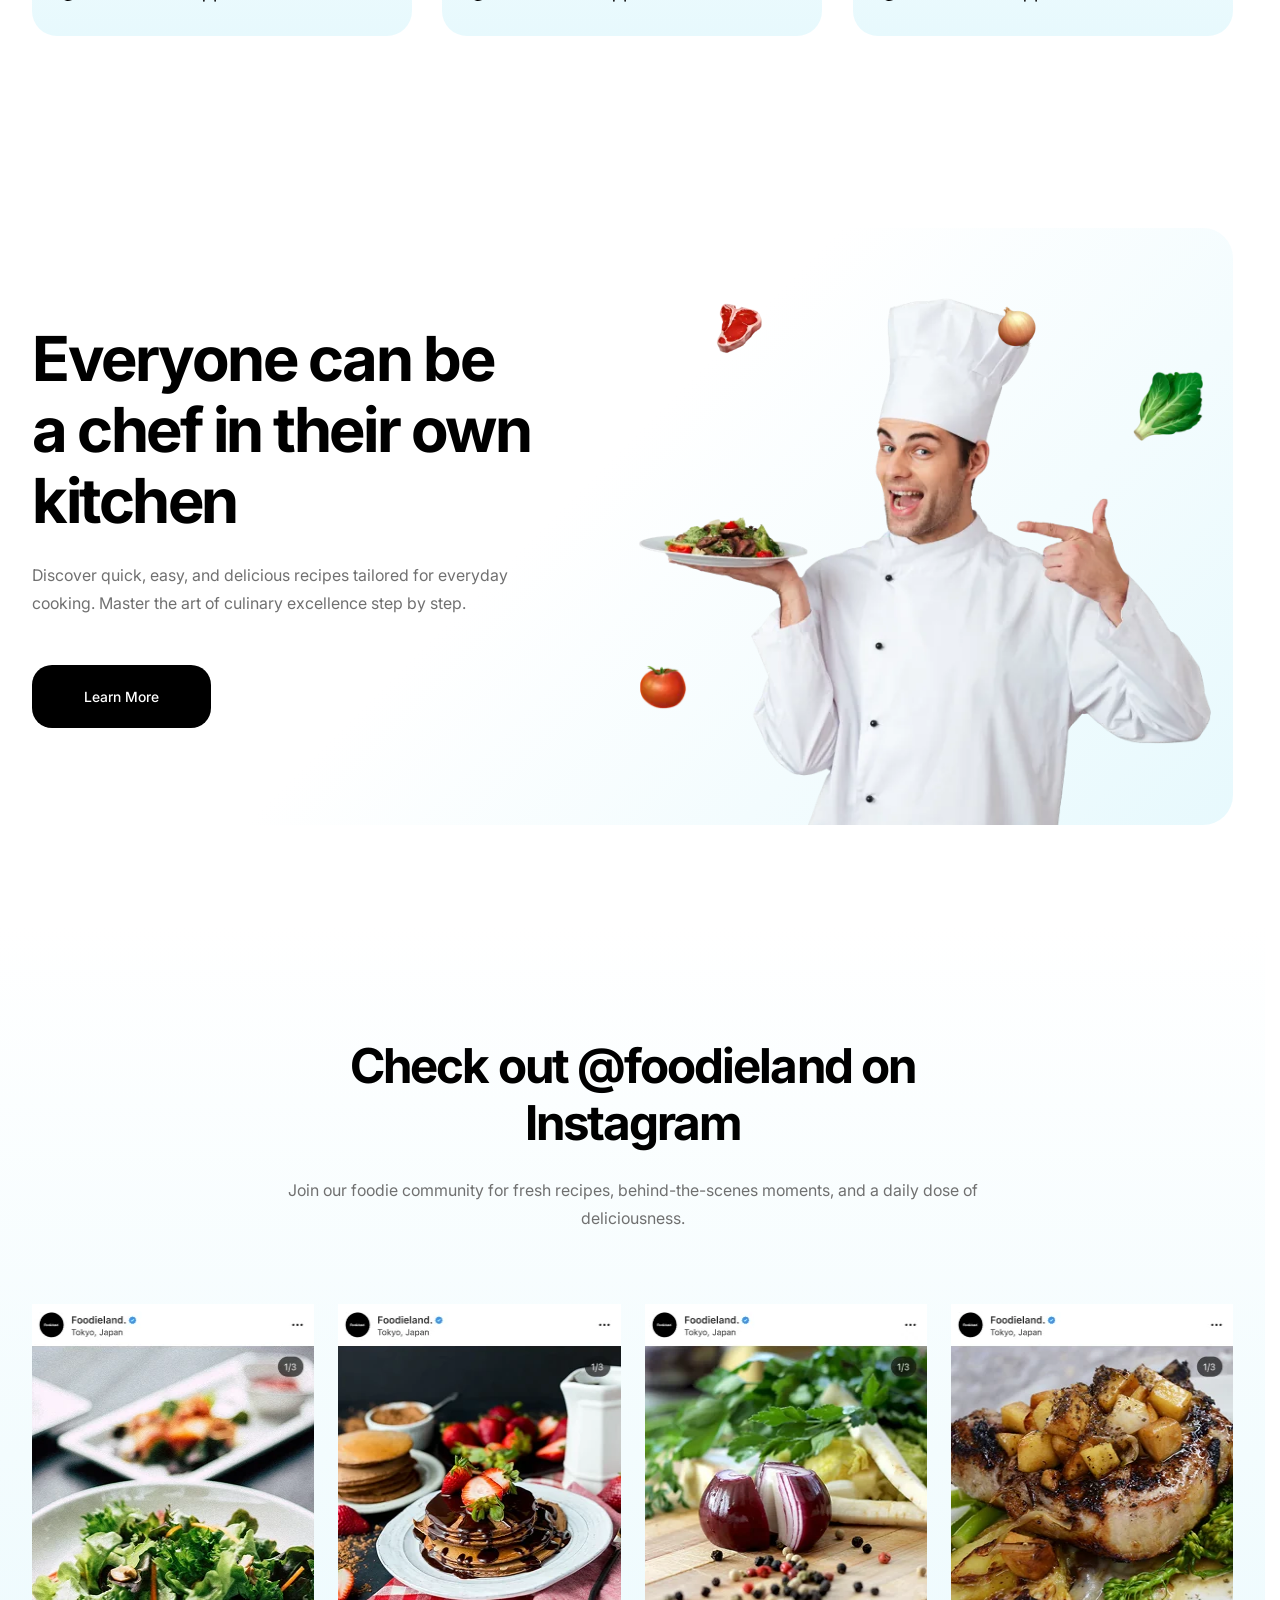
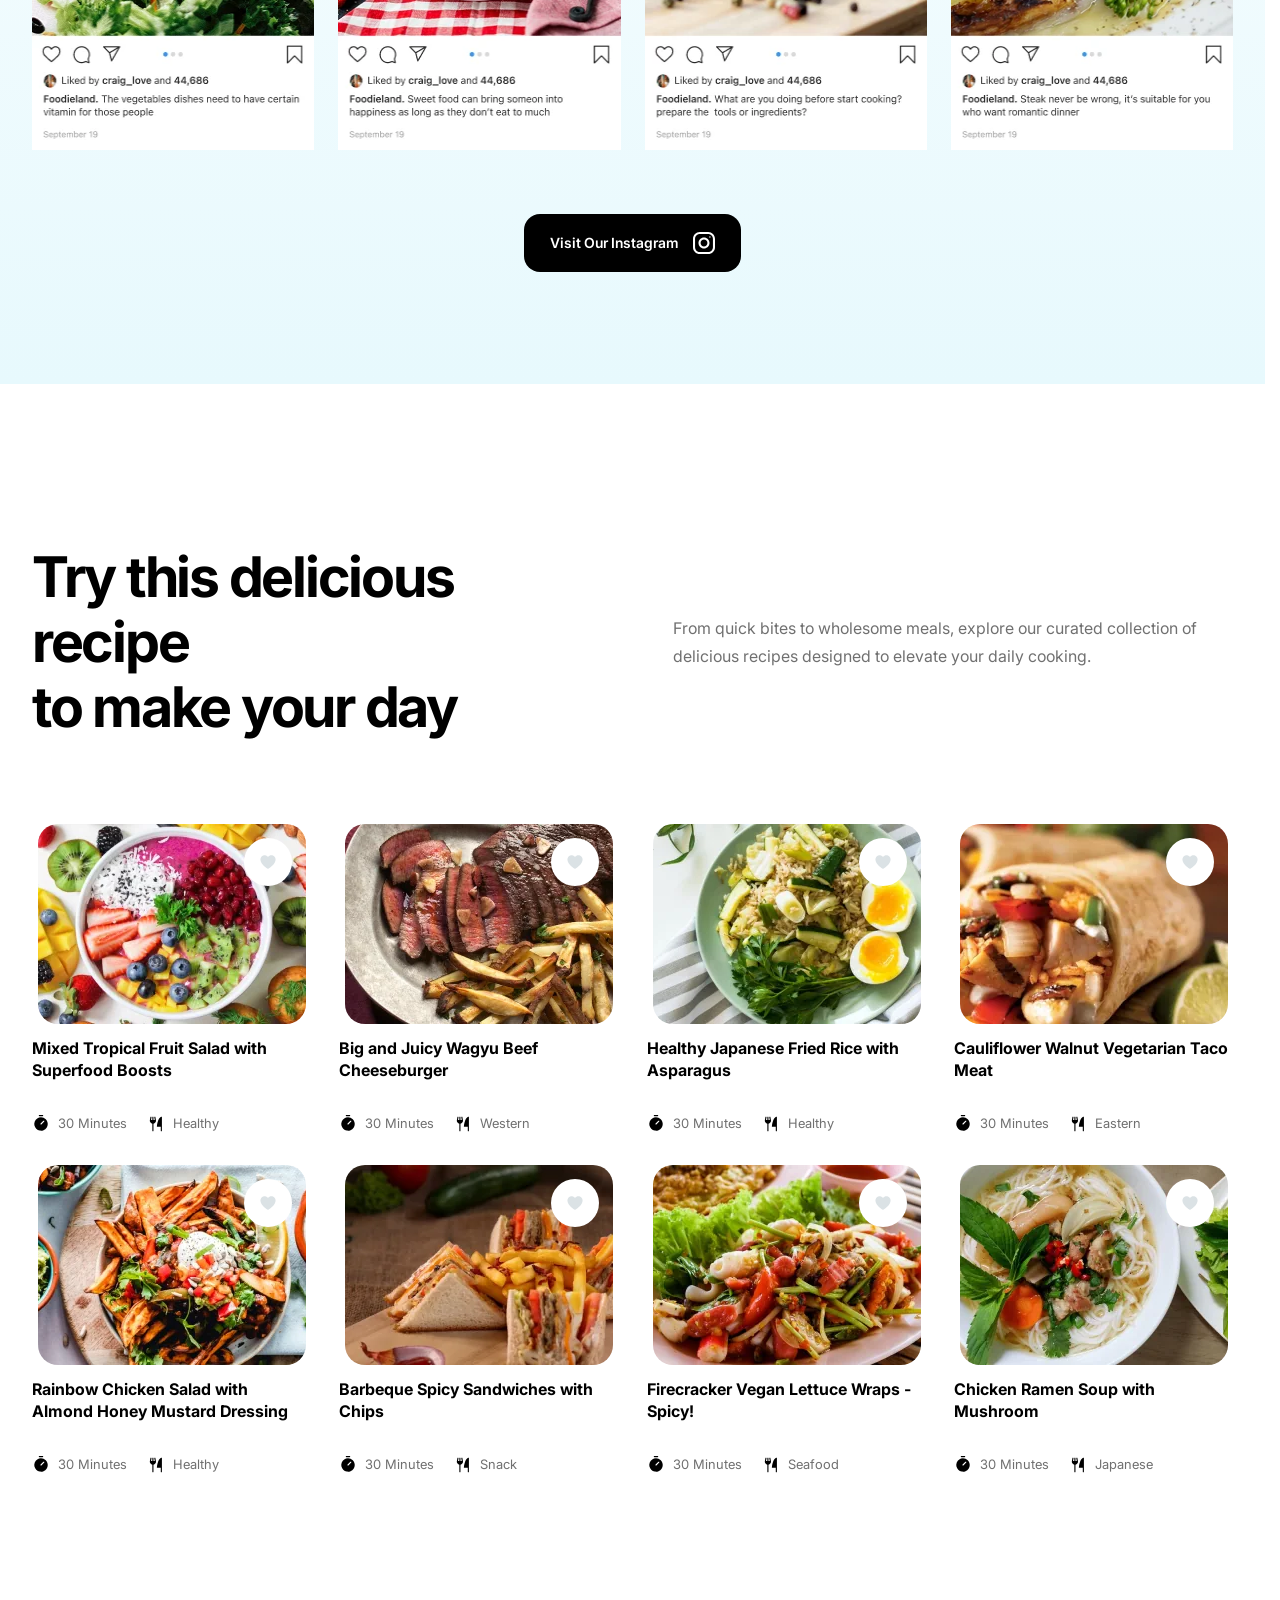
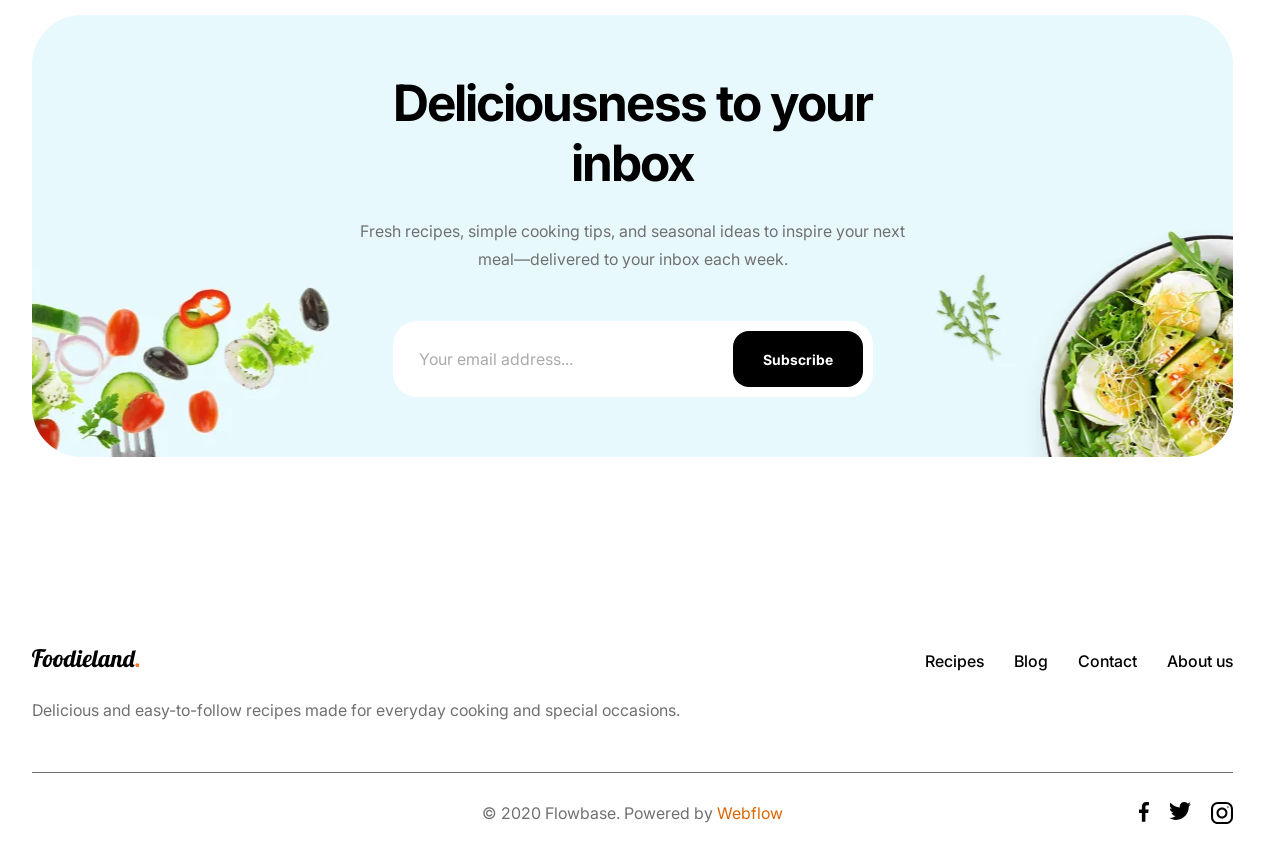
==== commit 7a522232: "Доделал страницу блога и обновил секции подписки" ====
--- a/index.html
+++ b/index.html
@@ -1109,8 +1109,8 @@
       <div class="newsletter-copy">
         <h2 id="newsletter-title">Deliciousness to your inbox</h2>
         <p>
-          Lorem ipsum dolor sit amet, consectetuipisicing elit, sed do eiusmod tempor
-          incididunt ut labore et dolore magna aliquat enim ad minim
+          Fresh recipes, simple cooking tips, and seasonal ideas to inspire
+          your next meal—delivered to your inbox each week.
         </p>
 
         <form
--- a/css/font.css
+++ b/css/font.css
@@ -1,6 +1,6 @@
 @font-face {
   font-family: "Inter";
-  src: url("../fonts/inter/Inter18pt-Regular.woff2") format("woff2");
+  src: url("../fonts/Inter/Inter18pt-Regular.woff2") format("woff2");
   font-weight: 400;
   font-style: normal;
   font-display: swap;
@@ -8,7 +8,7 @@
 
 @font-face {
   font-family: "Inter";
-  src: url("../fonts/inter/Inter18pt-Medium.woff2") format("woff2");
+  src: url("../fonts/Inter/Inter18pt-Medium.woff2") format("woff2");
   font-weight: 500;
   font-style: normal;
   font-display: swap;
@@ -16,7 +16,7 @@
 
 @font-face {
   font-family: "Inter";
-  src: url("../fonts/inter/Inter18pt-SemiBold.woff2") format("woff2");
+  src: url("../fonts/Inter/Inter18pt-SemiBold.woff2") format("woff2");
   font-weight: 600;
   font-style: normal;
   font-display: swap;
@@ -24,7 +24,7 @@
 
 @font-face {
   font-family: "Inter";
-  src: url("../fonts/inter/Inter18pt-Bold.woff2") format("woff2");
+  src: url("../fonts/Inter/Inter18pt-Bold.woff2") format("woff2");
   font-weight: 700;
   font-style: normal;
   font-display: swap;
@@ -36,4 +36,4 @@
   font-weight: 400;
   font-style: normal;
   font-display: swap;
-}+}
--- a/css/pages/home.css
+++ b/css/pages/home.css
@@ -657,6 +657,12 @@
 
 .newsletter-form input::placeholder {
   color: #aaa;
+}
+
+.newsletter-form input:focus {
+  border-radius: 12px;
+  outline: 2px solid var(--color-black);
+  outline-offset: 2px;
 }
 
 .newsletter-form button {
@@ -1083,4 +1089,4 @@
   html {
     scroll-behavior: auto;
   }
-}+}
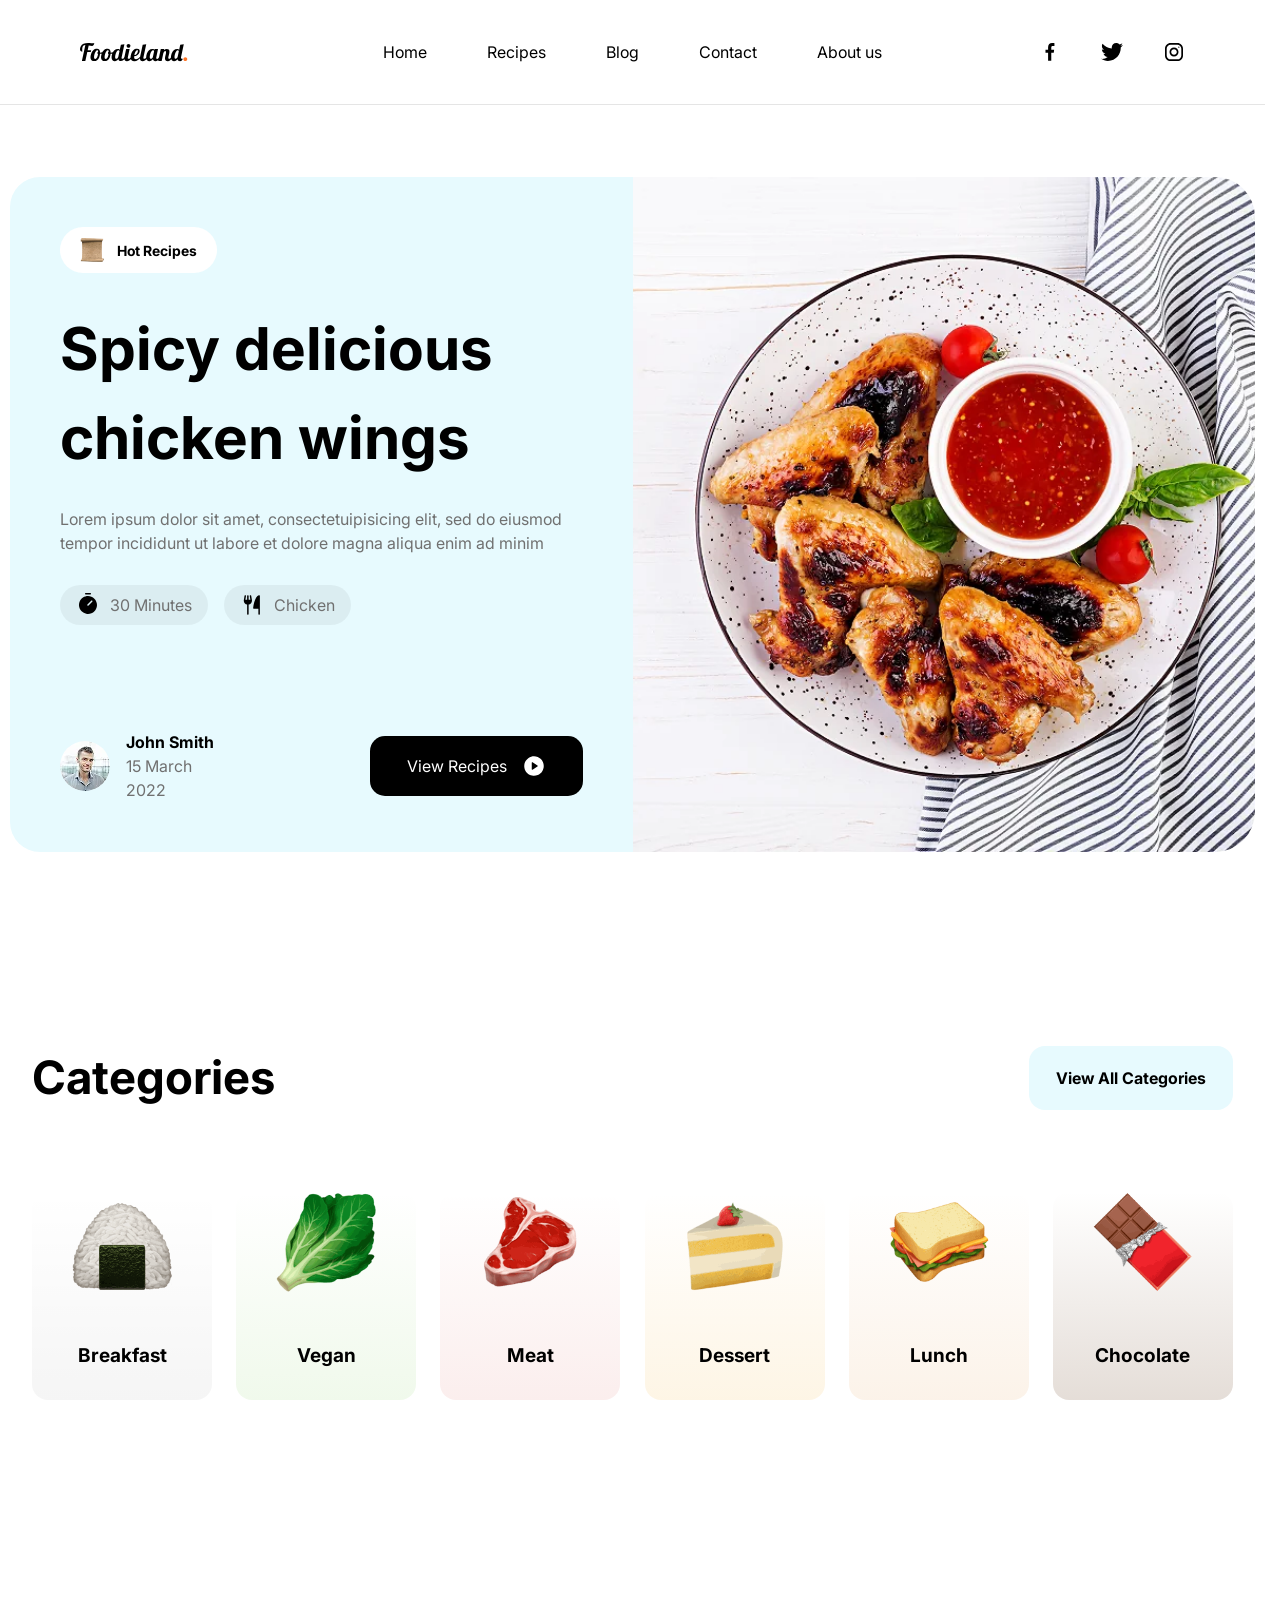
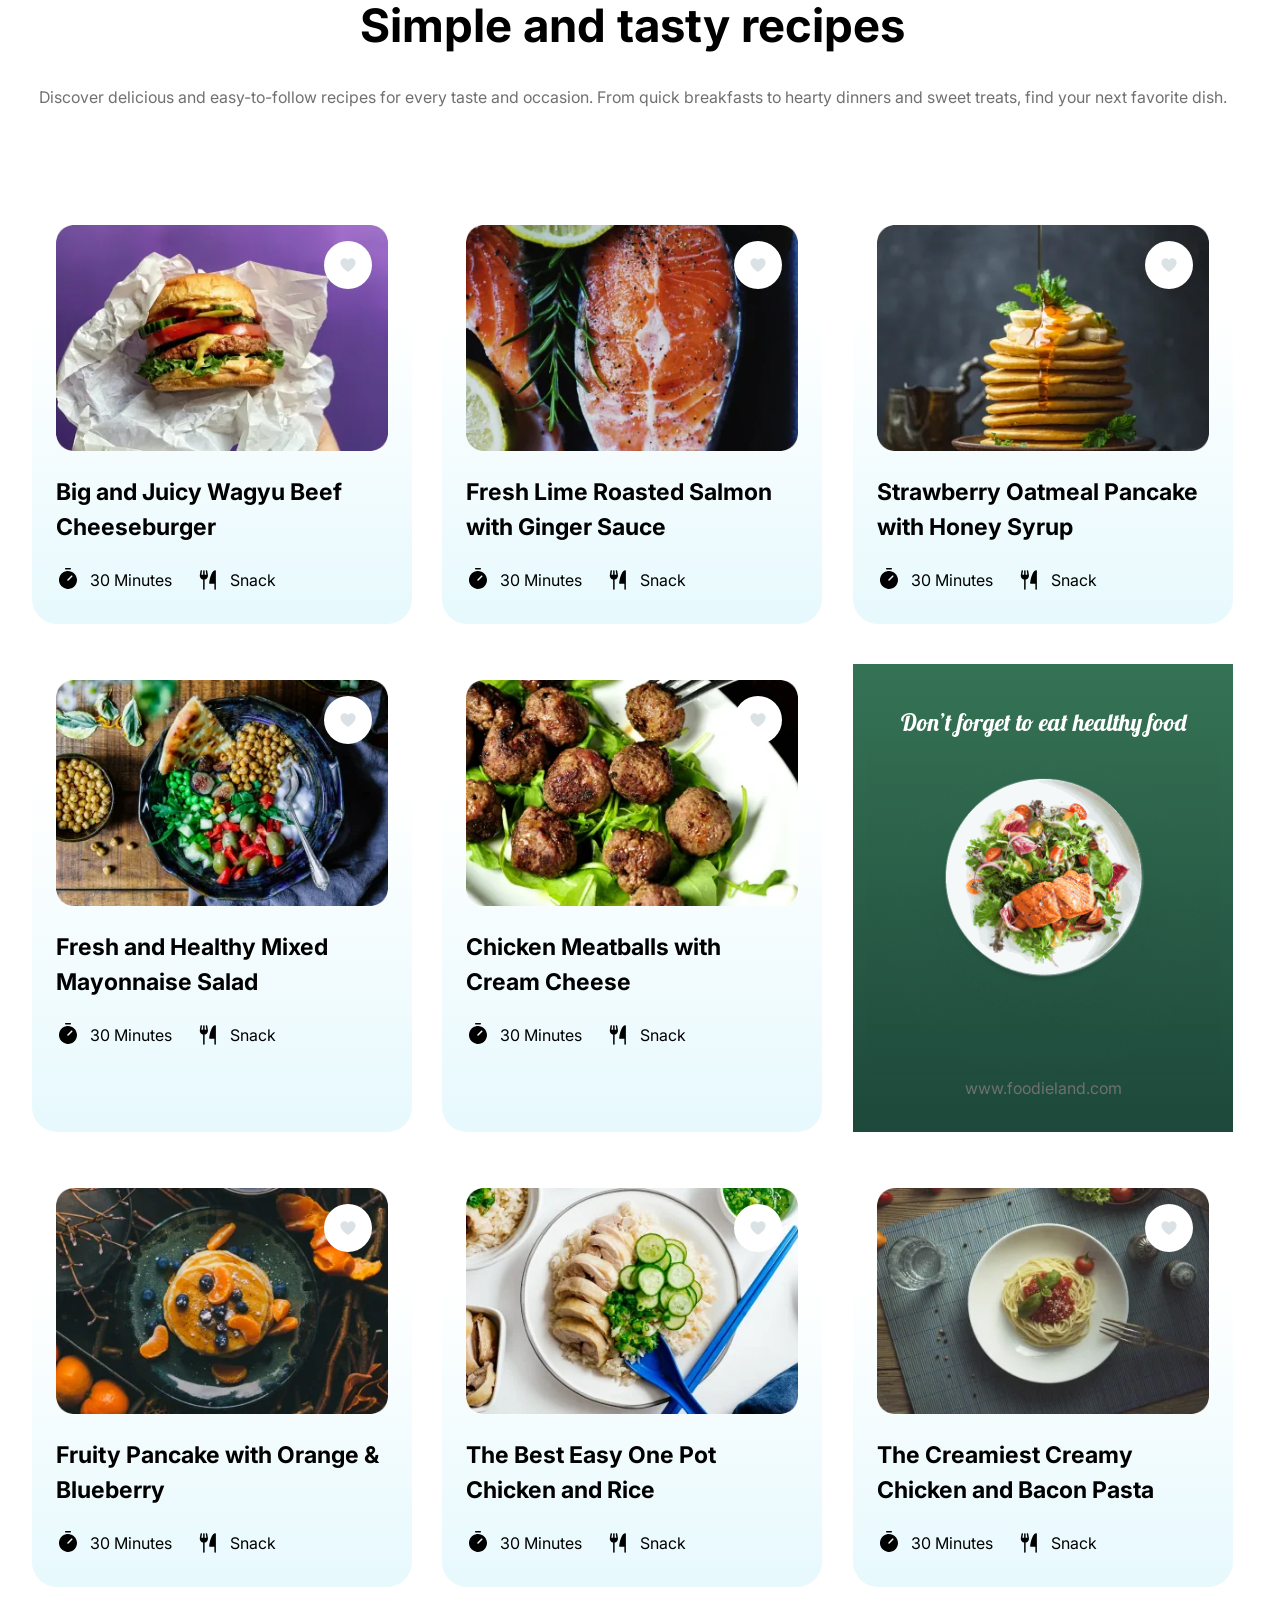
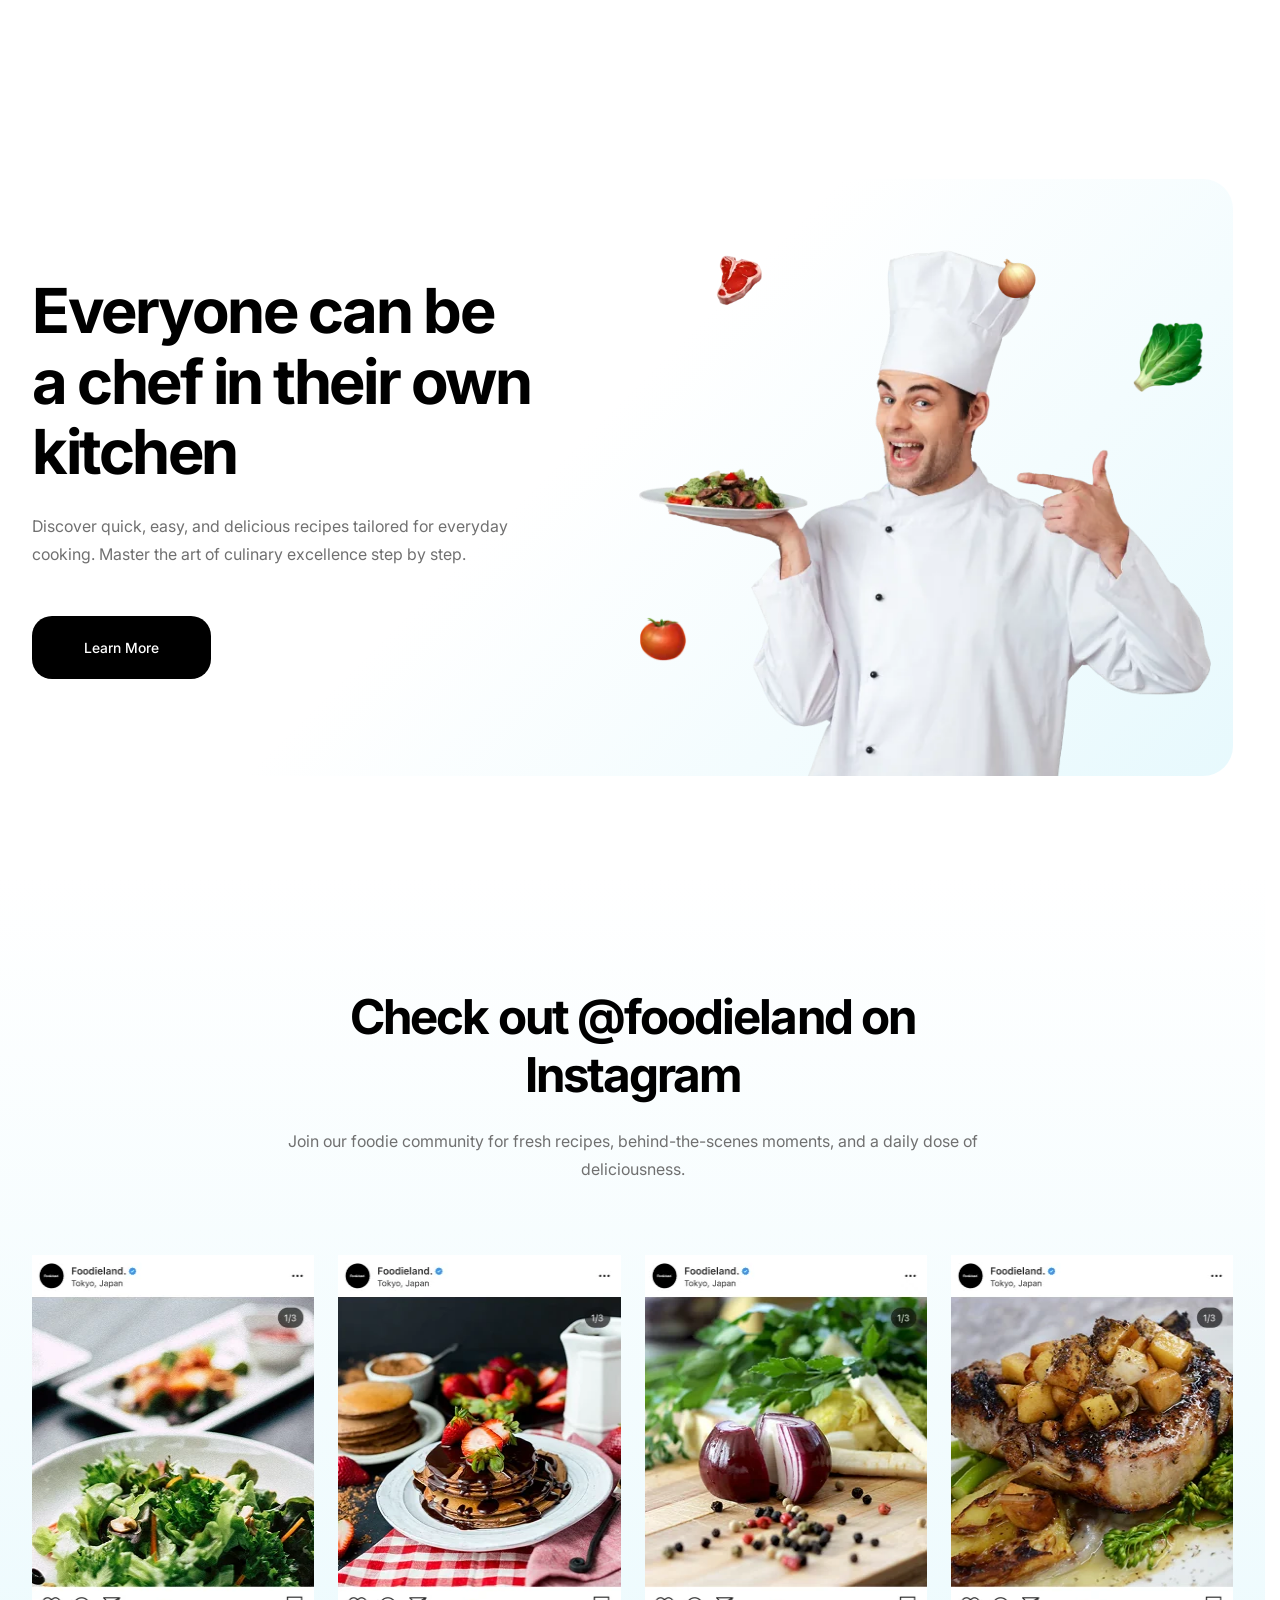
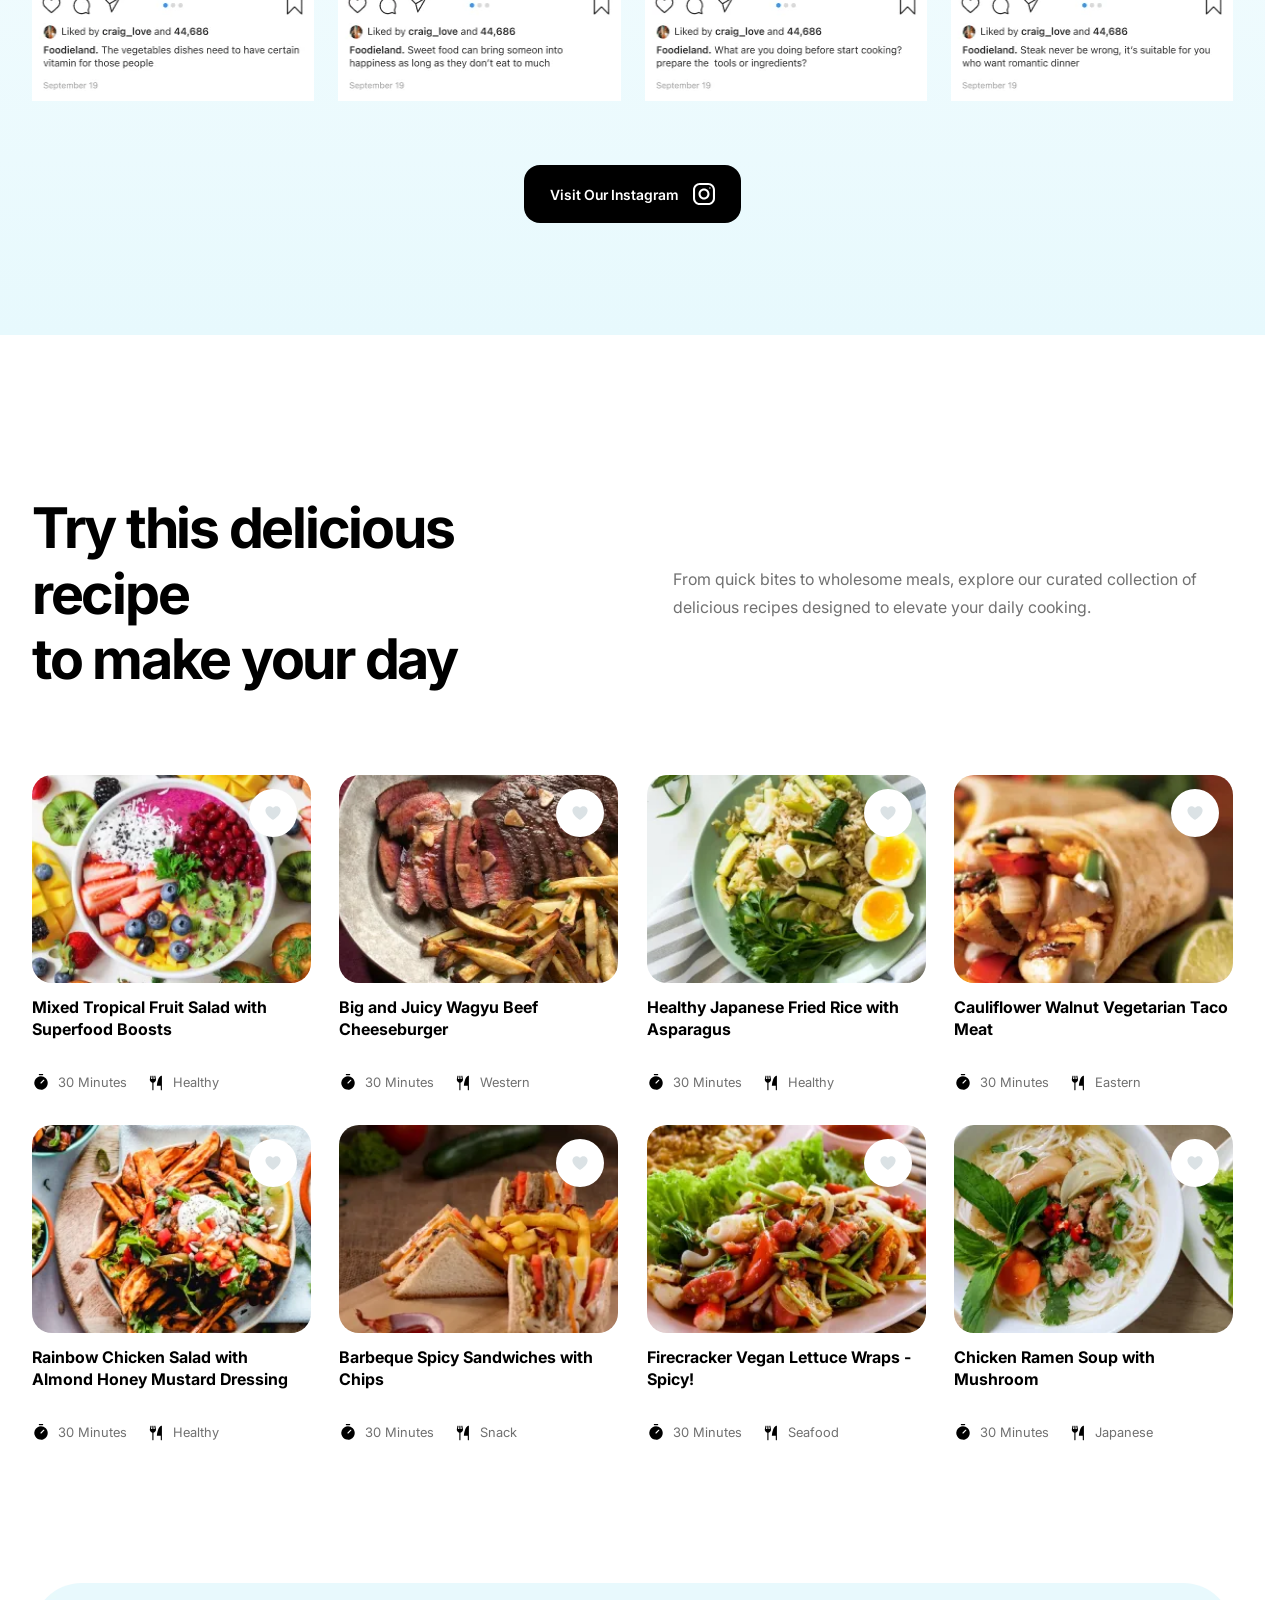
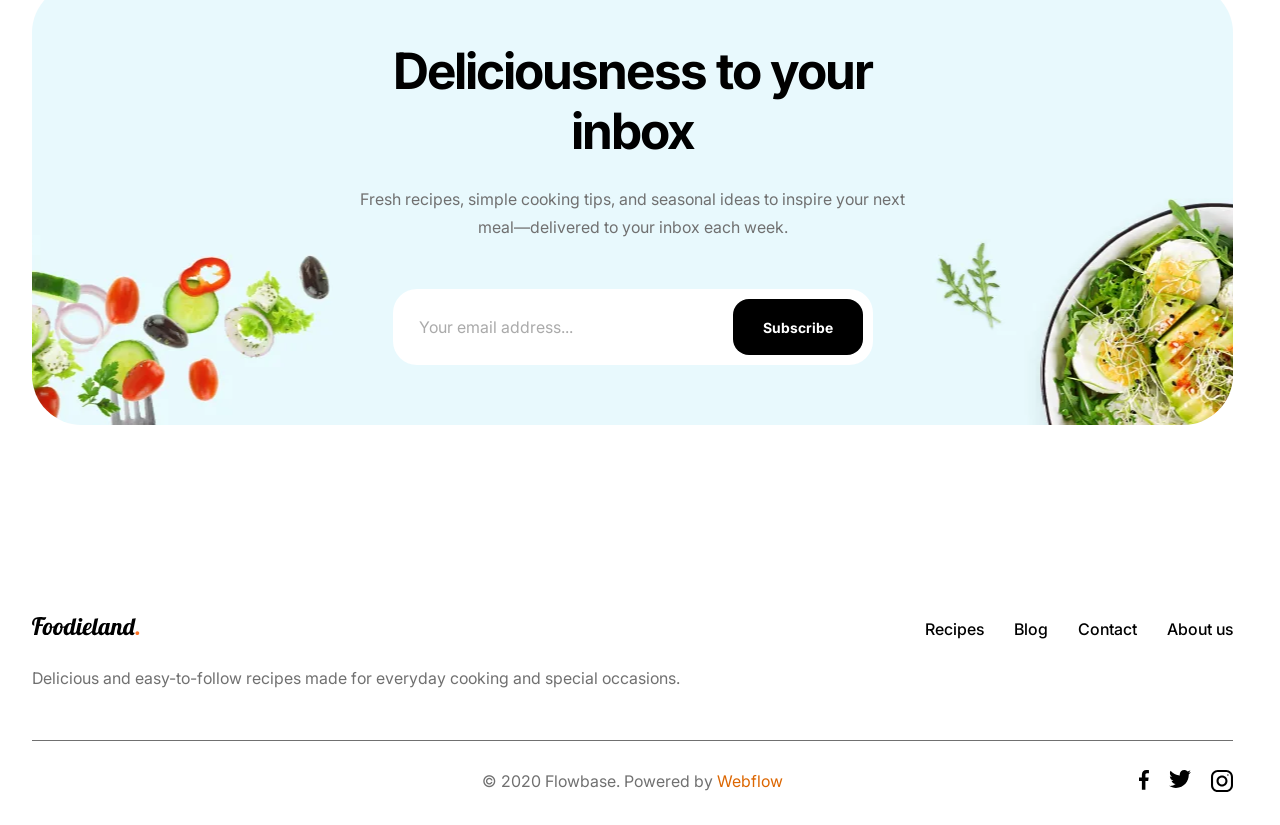
==== commit 1f444328: "Исправил синхронизацию избранного для одинаковых рецептов" ====
--- a/index.html
+++ b/index.html
@@ -321,7 +321,11 @@
     </div>
 
     <div class="recipes-grid">
-      <article class="recipes-item" id="recipe-wagyu-burger" data-id="wagyu-burger">
+      <article
+        class="recipes-item"
+        id="recipe-wagyu-burger"
+        data-id="wagyu-beef-cheeseburger"
+      >
         <div class="recipes-item-image-wrapper">
           <a class="recipes-item-image-link" href="#" aria-label="View Big and Juicy Wagyu Beef Cheeseburger recipe">
             <img class="recipes-item-image" src="./images/recipes/wagyu-burger.webp" alt="Big and Juicy Wagyu Beef Cheeseburger" width="368" height="250" loading="lazy" decoding="async">
--- a/css/pages/home.css
+++ b/css/pages/home.css
@@ -242,6 +242,8 @@
 .recipes-item-image-wrapper {
   position: relative;
   display: block;
+  width: 100%;
+  max-width: 368px;
   margin: 0 auto;
   overflow: hidden;
   border-radius: 16px;
@@ -254,6 +256,9 @@
 .recipes-item-image {
   display: block;
   width: 100%;
+  height: auto;
+  aspect-ratio: 368 / 250;
+  object-fit: cover;
   transition: transform 0.3s ease;
 }
 
@@ -867,6 +872,10 @@
 }
 
 @media (max-width: 480px) {
+  .recipes-grid .recipes-item-image {
+    aspect-ratio: 1;
+  }
+
   .categories-header {
     flex-direction: column;
     justify-content: center;
